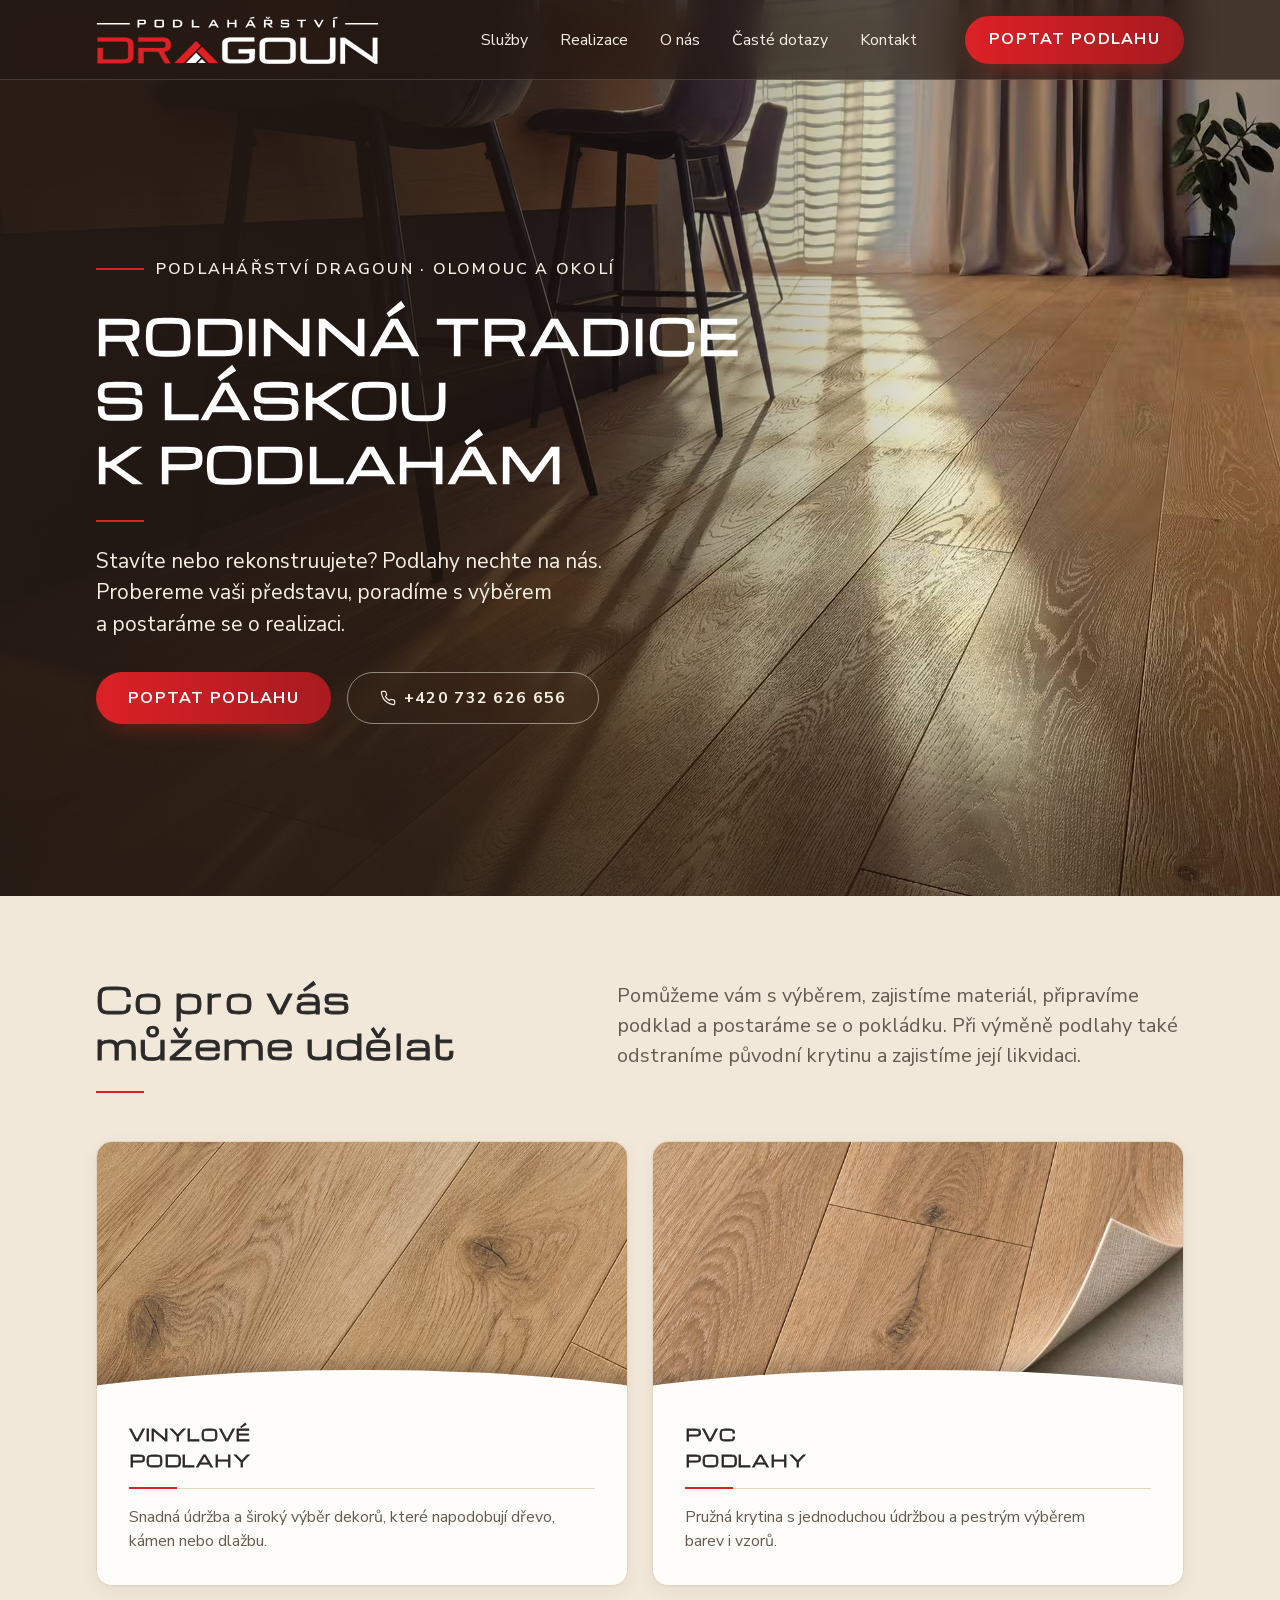
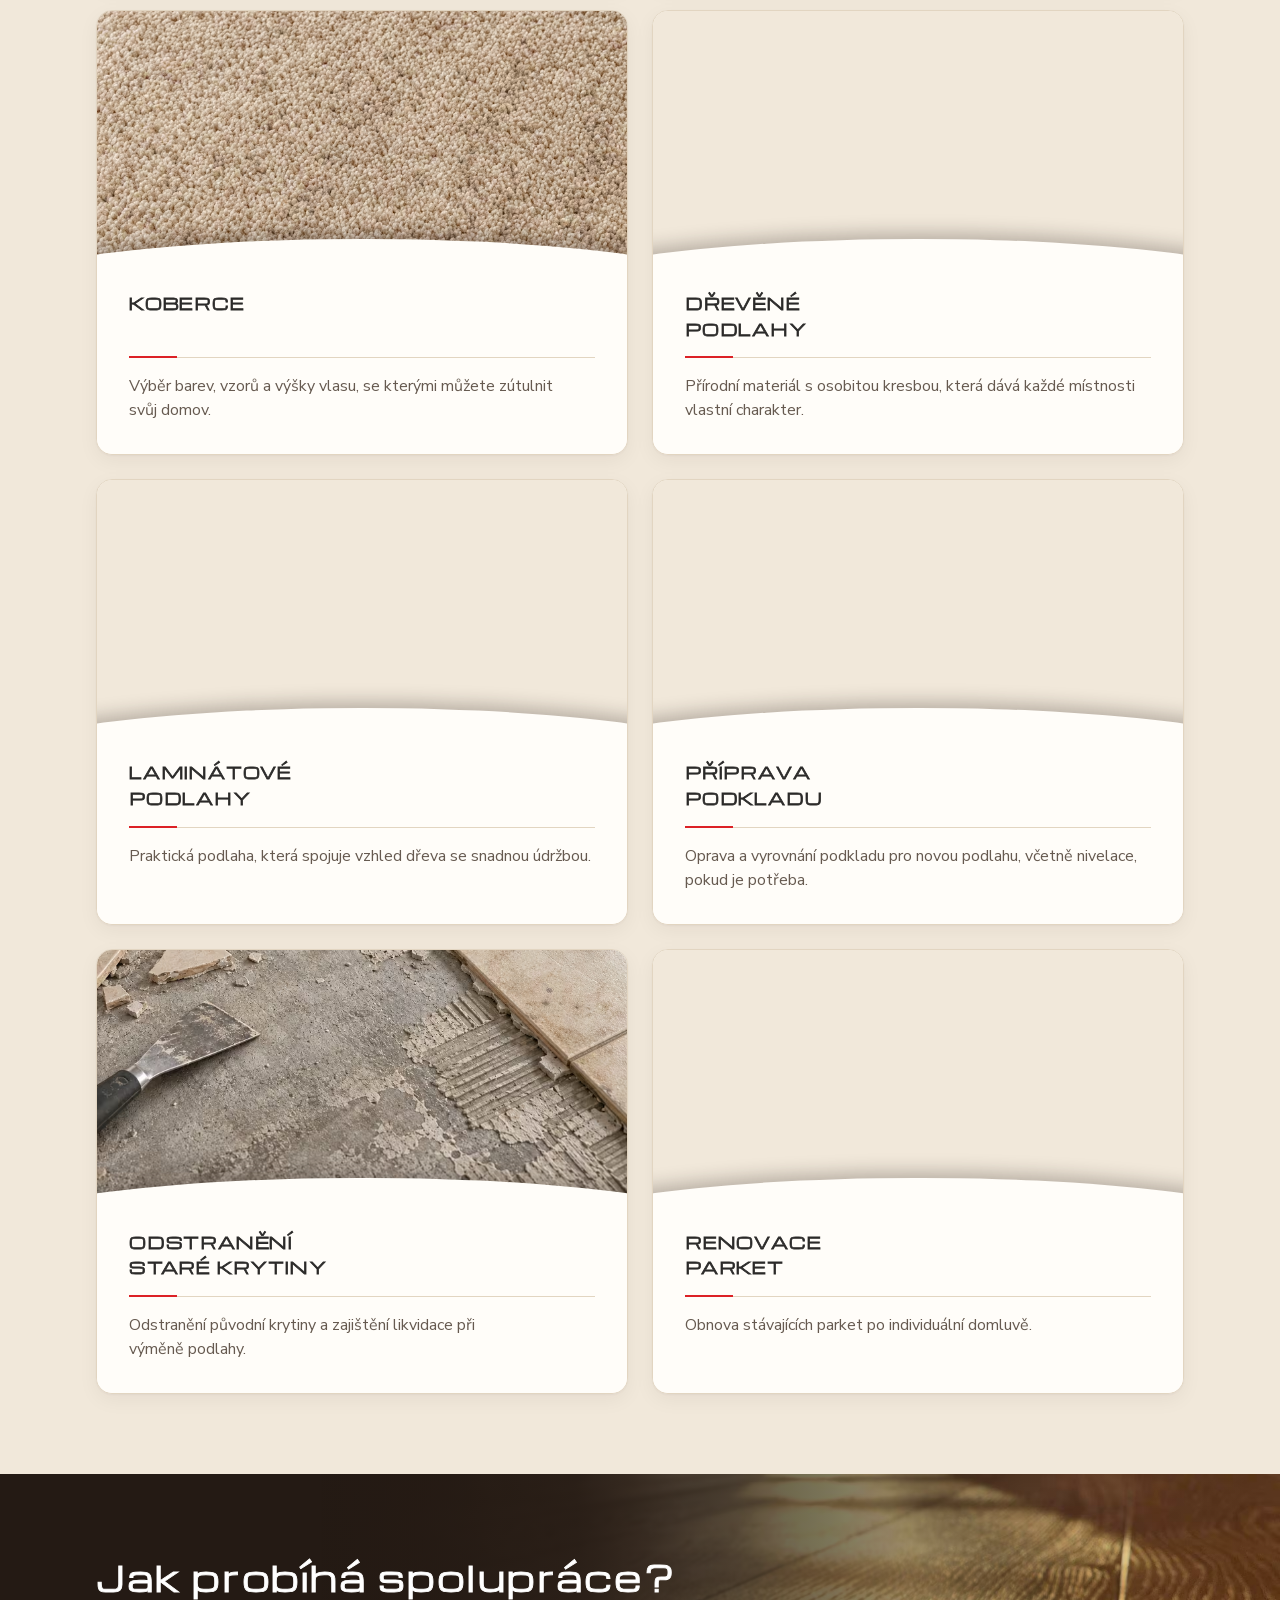
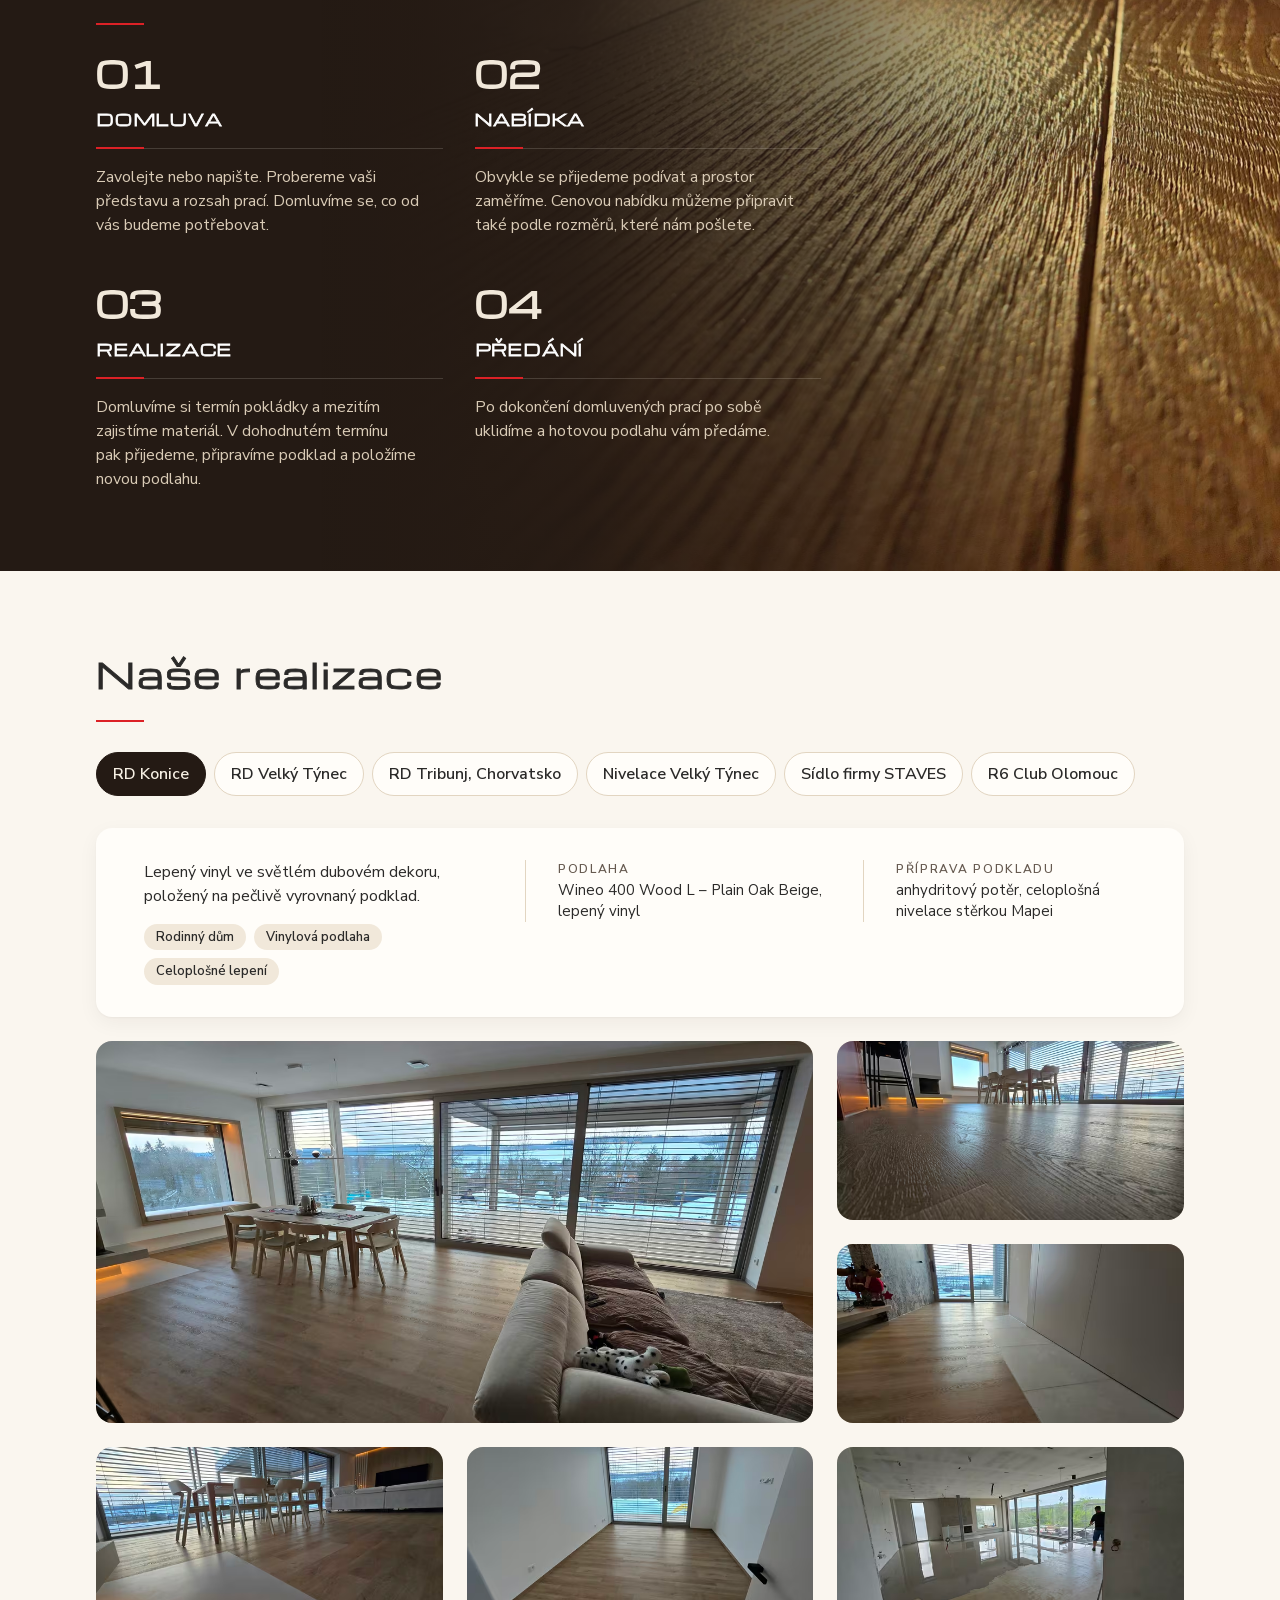
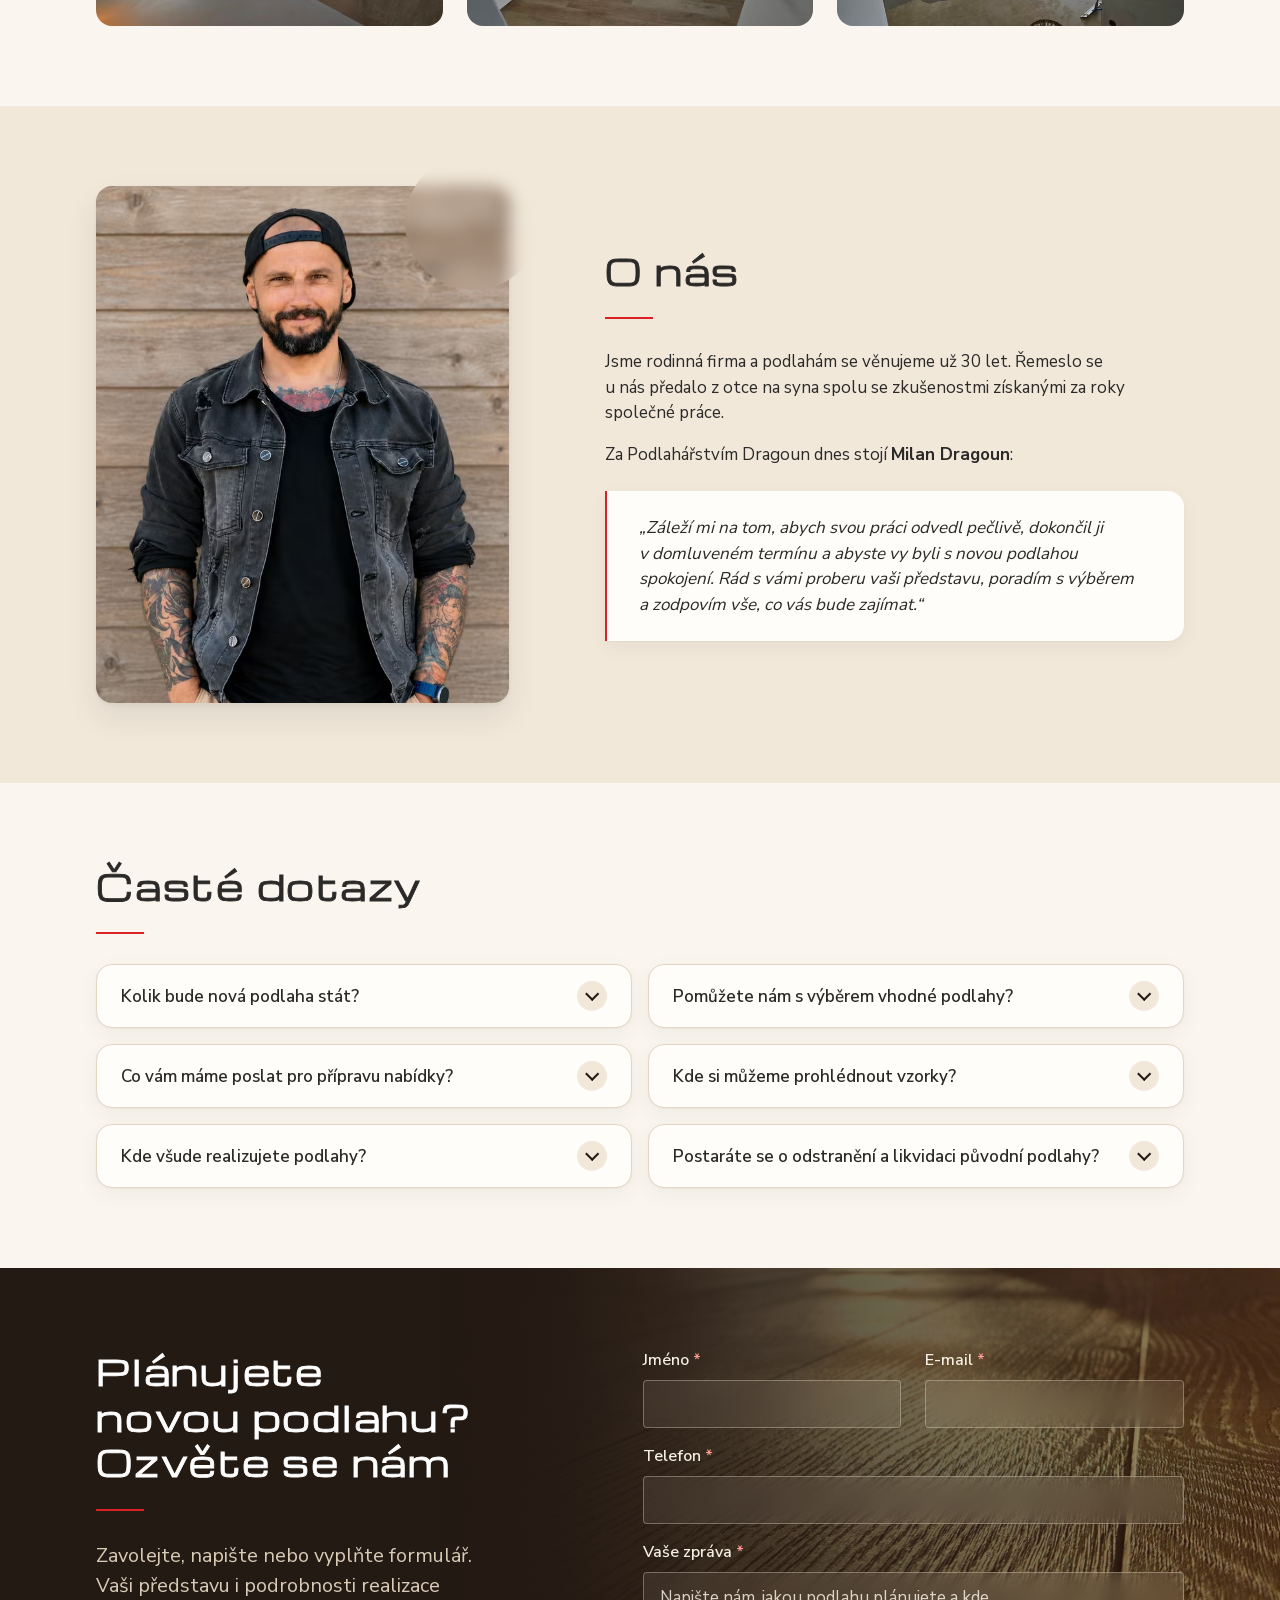
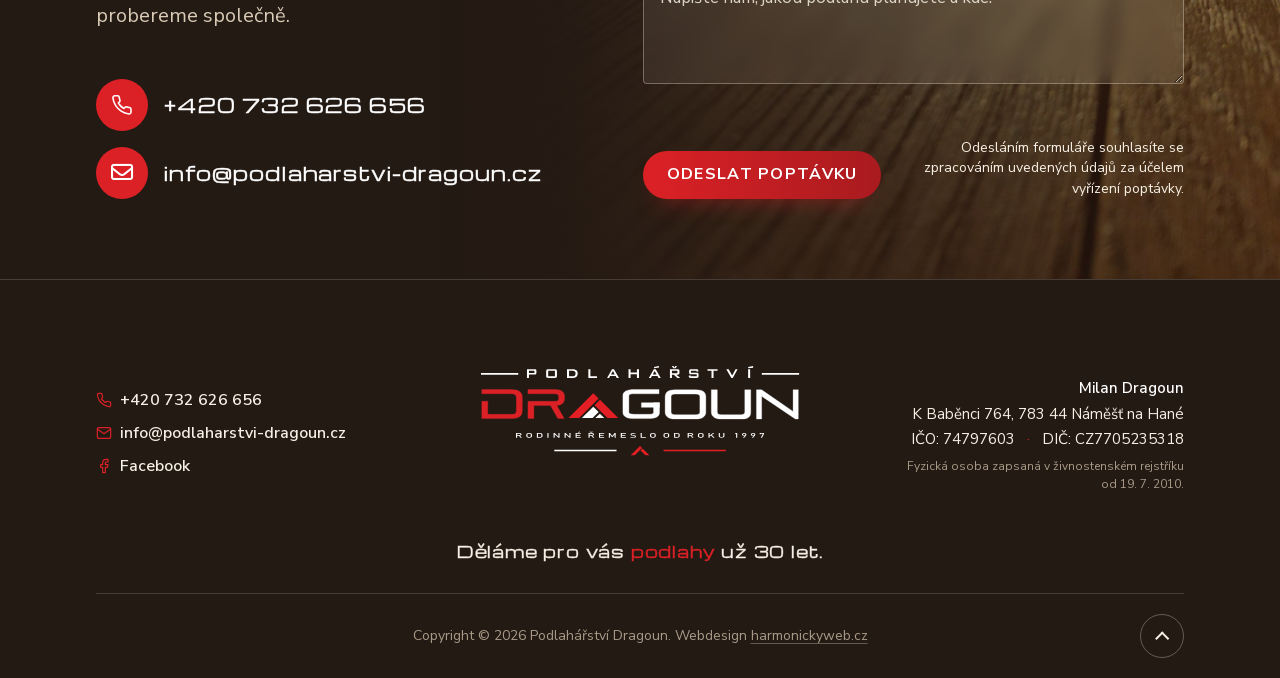
==== index.html @ 92e01d4a "Verze 0-9 Co-Authored-By: Claude Opus 5.5 <noreply@anthropic.com>" ====
<!DOCTYPE html>
<html lang="cs">

<head>
  <meta charset="utf-8">
  <meta name="viewport" content="width=device-width, initial-scale=1, viewport-fit=cover">

  <!-- Základní SEO -->
  <title>Podlahářství Dragoun – podlahy Olomouc a&nbsp;okolí</title>
  <meta name="description"
    content="Podlahářství Dragoun – rodinná firma, která se 30 let věnuje podlahám. Vinyl, laminát, dřevo, PVC i koberce včetně přípravy podkladu. Olomouc a okolí.">
  <link rel="canonical" href="https://podlaharstvi-dragoun.cz/">
  <meta name="robots" content="index, follow">
  <meta name="theme-color" content="#241a14">

  <!-- Open Graph (náhled pro Facebook a další sociální sítě) -->
  <meta property="og:type" content="website">
  <meta property="og:locale" content="cs_CZ">
  <meta property="og:site_name" content="Podlahářství Dragoun">
  <meta property="og:url" content="https://podlaharstvi-dragoun.cz/">
  <meta property="og:title" content="Podlahářství Dragoun – podlahy Olomouc a okolí">
  <meta property="og:description"
    content="Rodinná tradice s láskou k podlahám. Poradíme s výběrem, připravíme podklad a položíme novou podlahu v Olomouci a okolí.">
  <meta property="og:image" content="https://podlaharstvi-dragoun.cz/og-image.jpg">
  <meta property="og:image:width" content="1200">
  <meta property="og:image:height" content="630">
  <meta property="og:image:alt" content="Dokončená podlaha v rodinném domě – Podlahářství Dragoun">
  <meta name="twitter:card" content="summary_large_image">

  <!-- Favicon -->
  <link rel="icon" href="favicon.svg" type="image/svg+xml">
  <link rel="apple-touch-icon" href="apple-touch-icon.png">

  <!-- Výkon: přednačtení písem a hero fotografie (LCP) -->
  <link rel="preload" href="fonts/michroma-latin.woff2" as="font" type="font/woff2" crossorigin>
  <link rel="preload" href="fonts/nunito-sans-latin.woff2" as="font" type="font/woff2" crossorigin>
  <link rel="preload" as="image" type="image/avif"
    imagesrcset="Obrazky/web/RD%20Velky%20Tynec/20250205_083930-hero-828.avif 828w, Obrazky/web/RD%20Velky%20Tynec/20250205_083930-hero-1280.avif 1280w, Obrazky/web/RD%20Velky%20Tynec/20250205_083930-hero-1920.avif 1920w, Obrazky/web/RD%20Velky%20Tynec/20250205_083930-hero-2560.avif 2560w"
    imagesizes="100vw" fetchpriority="high">

  <link rel="stylesheet" href="style.css?v=0-9">
  <script src="script.js?v=0-9" defer></script>

  <!-- Strukturovaná data: LocalBusiness -->
  <script type="application/ld+json">
  {
    "@context": "https://schema.org",
    "@type": "LocalBusiness",
    "@id": "https://podlaharstvi-dragoun.cz/#firma",
    "name": "Podlahářství Dragoun",
    "description": "Rodinné podlahářství. Vinylové, PVC, laminátové a dřevěné podlahy, koberce, příprava podkladu, odstranění staré krytiny a renovace parket v Olomouci a okolí.",
    "url": "https://podlaharstvi-dragoun.cz/",
    "logo": "https://podlaharstvi-dragoun.cz/Obrazky/Logo/logo-dragoun.svg",
    "image": "https://podlaharstvi-dragoun.cz/og-image.jpg",
    "telephone": "+420732626656",
    "email": "info@podlaharstvi-dragoun.cz",
    "sameAs": ["https://www.facebook.com/podlaharstvi.dragoun"],
    "address": {
      "@type": "PostalAddress",
      "streetAddress": "K Baběnci 764",
      "postalCode": "783 44",
      "addressLocality": "Náměšť na Hané",
      "addressCountry": "CZ"
    },
    "areaServed": {
      "@type": "GeoCircle",
      "name": "Olomouc a okolí, zhruba do 100 km",
      "geoMidpoint": { "@type": "GeoCoordinates", "latitude": 49.5938, "longitude": 17.2509 },
      "geoRadius": "100000"
    },
    "founder": { "@type": "Person", "name": "Milan Dragoun" },
    "vatID": "CZ7705235318",
    "identifier": { "@type": "PropertyValue", "propertyID": "IČO", "value": "74797603" }
  }
  </script>
  <!-- Strukturovaná data: FAQ (přesně odpovídá viditelným otázkám a odpovědím) -->
  <script type="application/ld+json">
  {
    "@context": "https://schema.org",
    "@type": "FAQPage",
    "mainEntity": [
      {
        "@type": "Question",
        "name": "Kolik bude nová podlaha stát?",
        "acceptedAnswer": {
          "@type": "Answer",
          "text": "Cena závisí na vybraném materiálu, velikosti plochy a stavu podkladu. Každou zakázku proto naceníme individuálně podle toho, jaký rozsah prací bude potřeba."
        }
      },
      {
        "@type": "Question",
        "name": "Co vám máme poslat pro přípravu nabídky?",
        "acceptedAnswer": {
          "@type": "Answer",
          "text": "Napište nám svou představu o nové podlaze. S měřením si nemusíte dělat starosti, přijedeme prostor zaměřit a podíváme se i na stav podkladu. Pokud už rozměry máte, můžete nám je poslat a připravíme nabídku podle nich."
        }
      },
      {
        "@type": "Question",
        "name": "Kde všude realizujete podlahy?",
        "acceptedAnswer": {
          "@type": "Answer",
          "text": "Nejčastěji pracujeme v Olomouci a okolí, ale rádi za vámi dojedeme i dál, zhruba do 100 km od Olomouce. Určitě se nám ozvěte a domluvíme se."
        }
      },
      {
        "@type": "Question",
        "name": "Pomůžete nám s výběrem vhodné podlahy?",
        "acceptedAnswer": {
          "@type": "Answer",
          "text": "Ano, probereme s vámi, kam podlahu vybíráte, jaké máte požadavky a co se vám líbí. Poradíme vám s výběrem materiálu i konkrétního provedení."
        }
      },
      {
        "@type": "Question",
        "name": "Kde si můžeme prohlédnout vzorky?",
        "acceptedAnswer": {
          "@type": "Answer",
          "text": "Máme k dispozici menší vzorky. Pro lepší představu o tom, jak bude podlaha vypadat na větší ploše, vám doporučíme návštěvu vzorkovny některého z našich dodavatelů."
        }
      },
      {
        "@type": "Question",
        "name": "Postaráte se o odstranění a likvidaci původní podlahy?",
        "acceptedAnswer": {
          "@type": "Answer",
          "text": "Ano, při výměně podlahy odstraníme původní krytinu, zajistíme její likvidaci a připravíme podklad pro novou podlahu."
        }
      }
    ]
  }
  </script>
</head>

<body>
  <a class="skip-link" href="#obsah">Přeskočit na obsah</a>

  <!-- ===== Navigace ===== -->
  <header class="navbar" id="navbar">
    <div class="container navbar__inner">
      <a class="navbar__logo" href="#uvod" aria-label="Podlahářství Dragoun – na začátek stránky">
        <img src="Obrazky/Logo/logo-dragoun-bile.svg" alt="Podlahářství Dragoun" width="542" height="92">
      </a>

      <button class="navbar__toggle" type="button" aria-expanded="false" aria-controls="hlavni-menu"
        aria-label="Otevřít menu">
        <span class="navbar__toggle-bars" aria-hidden="true"></span>
      </button>

      <nav class="navbar__menu" id="hlavni-menu" aria-label="Hlavní navigace">
        <ul class="navbar__list">
          <li><a class="navbar__link" href="#sluzby">Služby</a></li>
          <li><a class="navbar__link" href="#realizace">Realizace</a></li>
          <li><a class="navbar__link" href="#o-nas">O&nbsp;nás</a></li>
          <li><a class="navbar__link" href="#caste-dotazy">Časté dotazy</a></li>
          <li><a class="navbar__link" href="#kontakt">Kontakt</a></li>
        </ul>
        <a class="btn navbar__cta" href="#kontakt">Poptat podlahu</a>
      </nav>
    </div>
  </header>

  <main id="obsah">

    <!-- ===== Hero ===== -->
    <section class="hero" id="uvod" aria-labelledby="hero-nadpis">
      <div class="container hero__content">
        <div class="hero__text">
          <h1 class="eyebrow" id="hero-nadpis"><span>Podlahářství Dragoun<span class="eyebrow__sep"> · </span><span class="eyebrow__place">Olomouc a&nbsp;okolí</span></span></h1>
          <p class="hero__title">Rodinná tradice s&nbsp;láskou k&nbsp;podlahám</p>
          <p class="lead hero__lead">Stavíte nebo rekonstruujete? Podlahy nechte na nás. Probereme vaši představu,
            poradíme s&nbsp;výběrem a&nbsp;postaráme se o&nbsp;realizaci.</p>
          <div class="hero__actions">
            <a class="btn btn--lg" href="#kontakt">Poptat podlahu</a>
            <a class="btn btn--lg btn--ghost" href="tel:+420732626656"><span class="icon" aria-hidden="true"><svg
                  viewBox="0 0 24 24" fill="none" stroke="currentColor" stroke-width="1.75" stroke-linecap="round"
                  stroke-linejoin="round" focusable="false">
                  <path
                    d="M22 16.92v3a2 2 0 0 1-2.18 2 19.79 19.79 0 0 1-8.63-3.07 19.5 19.5 0 0 1-6-6 19.79 19.79 0 0 1-3.07-8.67A2 2 0 0 1 4.11 2h3a2 2 0 0 1 2 1.72 12.84 12.84 0 0 0 .7 2.81 2 2 0 0 1-.45 2.11L8.09 9.91a16 16 0 0 0 6 6l1.27-1.27a2 2 0 0 1 2.11-.45 12.84 12.84 0 0 0 2.81.7A2 2 0 0 1 22 16.92z" />
                </svg></span><span class="visually-hidden">Zavolat: </span>+420&nbsp;732&nbsp;626&nbsp;656</a>
          </div>
        </div>
      </div>
      <!-- Hero fotografie bez lazy loadingu (je vidět hned po načtení) -->
      <div class="hero__media">
        <picture>
          <source type="image/avif"
            srcset="Obrazky/web/RD%20Velky%20Tynec/20250205_083930-hero-828.avif 828w, Obrazky/web/RD%20Velky%20Tynec/20250205_083930-hero-1280.avif 1280w, Obrazky/web/RD%20Velky%20Tynec/20250205_083930-hero-1920.avif 1920w, Obrazky/web/RD%20Velky%20Tynec/20250205_083930-hero-2560.avif 2560w"
            sizes="100vw">
          <img src="Obrazky/web/RD%20Velky%20Tynec/20250205_083930-hero-1920.jpg"
            srcset="Obrazky/web/RD%20Velky%20Tynec/20250205_083930-hero-828.jpg 828w, Obrazky/web/RD%20Velky%20Tynec/20250205_083930-hero-1280.jpg 1280w, Obrazky/web/RD%20Velky%20Tynec/20250205_083930-hero-1920.jpg 1920w, Obrazky/web/RD%20Velky%20Tynec/20250205_083930-hero-2560.jpg 2560w"
            sizes="100vw" width="1920" height="1714" fetchpriority="high"
            alt="Dřevěná podlaha se slunečními pruhy u kuchyňského baru s barovými židlemi">
        </picture>
      </div>
    </section>

    <!-- ===== Služby ===== -->
    <section class="section section--sand" id="sluzby" aria-labelledby="sluzby-nadpis">
      <div class="container">
        <header class="section__header section__header--split reveal">
          <h2 id="sluzby-nadpis">Co pro vás můžeme udělat</h2>
          <p class="section__intro">Pomůžeme vám s&nbsp;výběrem, zajistíme materiál, připravíme podklad a&nbsp;postaráme
            se o&nbsp;pokládku. Při výměně podlahy také odstraníme původní krytinu a&nbsp;zajistíme její likvidaci.</p>
        </header>

        <!-- Ikony: zástupné Font Awesome, vlastní ikony vložte místo <i> uvnitř .icon -->
        <ul class="grid grid--4" role="list">
          <li class="reveal reveal--d0">
            <article class="card">
              <div class="card__media card__media--vinyl">
                <picture>
                  <source type="image/avif"
                    srcset="Obrazky/web/ilustrace/vinyl-480.avif 480w, Obrazky/web/ilustrace/vinyl-800.avif 800w"
                    sizes="(min-width: 85em) 22vw, (min-width: 40em) 42vw, 85vw">
                  <img src="Obrazky/web/ilustrace/vinyl-480.jpg"
                    srcset="Obrazky/web/ilustrace/vinyl-480.jpg 480w, Obrazky/web/ilustrace/vinyl-800.jpg 800w"
                    sizes="(min-width: 85em) 22vw, (min-width: 40em) 42vw, 85vw" width="480" height="480" loading="lazy"
                    decoding="async" alt="">
                </picture>
              </div>
              <div class="card__body">
                <h3 class="card__title">Vinylové <br>podlahy</h3>
                <p class="card__text">Snadná údržba a&nbsp;široký výběr dekorů, které napodobují dřevo, kámen nebo
                  dlažbu.</p>
              </div>
            </article>
          </li>
          <li class="reveal reveal--d1">
            <article class="card">
              <div class="card__media card__media--pvc-podlaha">
                <picture>
                  <source type="image/avif"
                    srcset="Obrazky/web/ilustrace/pvc-podlaha-480.avif 480w, Obrazky/web/ilustrace/pvc-podlaha-800.avif 800w"
                    sizes="(min-width: 85em) 22vw, (min-width: 40em) 42vw, 85vw">
                  <img src="Obrazky/web/ilustrace/pvc-podlaha-480.jpg"
                    srcset="Obrazky/web/ilustrace/pvc-podlaha-480.jpg 480w, Obrazky/web/ilustrace/pvc-podlaha-800.jpg 800w"
                    sizes="(min-width: 85em) 22vw, (min-width: 40em) 42vw, 85vw" width="480" height="480" loading="lazy"
                    decoding="async" alt="">
                </picture>
              </div>
              <div class="card__body">
                <h3 class="card__title">PVC <br>podlahy</h3>
                <p class="card__text">Pružná krytina s&nbsp;jednoduchou údržbou a&nbsp;pestrým výběrem barev
                  i&nbsp;vzorů.</p>
              </div>
            </article>
          </li>
          <li class="reveal reveal--d2">
            <article class="card">
              <div class="card__media card__media--koberec">
                <picture>
                  <source type="image/avif"
                    srcset="Obrazky/web/ilustrace/koberec-480.avif 480w, Obrazky/web/ilustrace/koberec-800.avif 800w"
                    sizes="(min-width: 85em) 22vw, (min-width: 40em) 42vw, 85vw">
                  <img src="Obrazky/web/ilustrace/koberec-480.jpg"
                    srcset="Obrazky/web/ilustrace/koberec-480.jpg 480w, Obrazky/web/ilustrace/koberec-800.jpg 800w"
                    sizes="(min-width: 85em) 22vw, (min-width: 40em) 42vw, 85vw" width="480" height="480" loading="lazy"
                    decoding="async" alt="">
                </picture>
              </div>
              <div class="card__body">
                <h3 class="card__title">Koberce</h3>
                <p class="card__text">Výběr barev, vzorů a&nbsp;výšky vlasu, se kterými můžete zútulnit svůj domov.</p>
              </div>
            </article>
          </li>
          <li class="reveal reveal--d3">
            <article class="card">
              <div class="card__media card__media--drevo-velky-tynec">
                <picture>
                  <source type="image/avif"
                    srcset="Obrazky/web/ilustrace/drevo-velky-tynec-480.avif 480w, Obrazky/web/ilustrace/drevo-velky-tynec-800.avif 800w"
                    sizes="(min-width: 85em) 22vw, (min-width: 40em) 42vw, 85vw">
                  <img src="Obrazky/web/ilustrace/drevo-velky-tynec-480.jpg"
                    srcset="Obrazky/web/ilustrace/drevo-velky-tynec-480.jpg 480w, Obrazky/web/ilustrace/drevo-velky-tynec-800.jpg 800w"
                    sizes="(min-width: 85em) 22vw, (min-width: 40em) 42vw, 85vw" width="480" height="480" loading="lazy"
                    decoding="async" alt="">
                </picture>
              </div>
              <div class="card__body">
                <h3 class="card__title">Dřevěné <br>podlahy</h3>
                <p class="card__text">Přírodní materiál s&nbsp;osobitou kresbou, která dává každé místnosti vlastní
                  charakter.</p>
              </div>
            </article>
          </li>
          <li class="reveal reveal--d0">
            <article class="card">
              <div class="card__media card__media--laminat">
                <picture>
                  <source type="image/avif"
                    srcset="Obrazky/web/ilustrace/laminat-480.avif 480w, Obrazky/web/ilustrace/laminat-800.avif 800w"
                    sizes="(min-width: 85em) 22vw, (min-width: 40em) 42vw, 85vw">
                  <img src="Obrazky/web/ilustrace/laminat-480.jpg"
                    srcset="Obrazky/web/ilustrace/laminat-480.jpg 480w, Obrazky/web/ilustrace/laminat-800.jpg 800w"
                    sizes="(min-width: 85em) 22vw, (min-width: 40em) 42vw, 85vw" width="480" height="480" loading="lazy"
                    decoding="async" alt="">
                </picture>
              </div>
              <div class="card__body">
                <h3 class="card__title">Laminátové <br>podlahy</h3>
                <p class="card__text">Praktická podlaha, která spojuje vzhled dřeva se snadnou údržbou.</p>
              </div>
            </article>
          </li>
          <li class="reveal reveal--d1">
            <article class="card">
              <div class="card__media card__media--priprava-podkladu">
                <picture>
                  <source type="image/avif"
                    srcset="Obrazky/web/ilustrace/priprava-podkladu-480.avif 480w, Obrazky/web/ilustrace/priprava-podkladu-800.avif 800w"
                    sizes="(min-width: 85em) 22vw, (min-width: 40em) 42vw, 85vw">
                  <img src="Obrazky/web/ilustrace/priprava-podkladu-480.jpg"
                    srcset="Obrazky/web/ilustrace/priprava-podkladu-480.jpg 480w, Obrazky/web/ilustrace/priprava-podkladu-800.jpg 800w"
                    sizes="(min-width: 85em) 22vw, (min-width: 40em) 42vw, 85vw" width="480" height="480" loading="lazy"
                    decoding="async" alt="">
                </picture>
              </div>
              <div class="card__body">
                <h3 class="card__title">Příprava <br>podkladu</h3>
                <p class="card__text">Oprava a&nbsp;vyrovnání podkladu pro novou podlahu, včetně nivelace, pokud je
                  potřeba.</p>
              </div>
            </article>
          </li>
          <li class="reveal reveal--d2">
            <article class="card">
              <div class="card__media card__media--odstraneni-krytiny">
                <picture>
                  <source type="image/avif"
                    srcset="Obrazky/web/ilustrace/odstraneni-krytiny-480.avif 480w, Obrazky/web/ilustrace/odstraneni-krytiny-800.avif 800w"
                    sizes="(min-width: 85em) 22vw, (min-width: 40em) 42vw, 85vw">
                  <img src="Obrazky/web/ilustrace/odstraneni-krytiny-480.jpg"
                    srcset="Obrazky/web/ilustrace/odstraneni-krytiny-480.jpg 480w, Obrazky/web/ilustrace/odstraneni-krytiny-800.jpg 800w"
                    sizes="(min-width: 85em) 22vw, (min-width: 40em) 42vw, 85vw" width="480" height="480" loading="lazy"
                    decoding="async" alt="">
                </picture>
              </div>
              <div class="card__body">
                <h3 class="card__title">Odstranění <br>staré krytiny</h3>
                <p class="card__text">Odstranění původní krytiny a&nbsp;zajištění likvidace při výměně podlahy.</p>
              </div>
            </article>
          </li>
          <li class="reveal reveal--d3">
            <article class="card">
              <div class="card__media card__media--parkety">
                <picture>
                  <source type="image/avif"
                    srcset="Obrazky/web/ilustrace/parkety-480.avif 480w, Obrazky/web/ilustrace/parkety-800.avif 800w"
                    sizes="(min-width: 85em) 22vw, (min-width: 40em) 42vw, 85vw">
                  <img src="Obrazky/web/ilustrace/parkety-480.jpg"
                    srcset="Obrazky/web/ilustrace/parkety-480.jpg 480w, Obrazky/web/ilustrace/parkety-800.jpg 800w"
                    sizes="(min-width: 85em) 22vw, (min-width: 40em) 42vw, 85vw" width="480" height="480" loading="lazy"
                    decoding="async" alt="">
                </picture>
              </div>
              <div class="card__body">
                <h3 class="card__title">Renovace <br>parket</h3>
                <p class="card__text">Obnova stávajících parket po individuální domluvě.</p>
              </div>
            </article>
          </li>
        </ul>
      </div>
    </section>

    <!-- ===== Spolupráce (není v hlavním menu) ===== -->
    <!-- Tmavé pozadí se zprava odkrývá a prosvítá dekor podlahy (Velký Týnec, 20250205_083347) -->
    <section class="section section--dark section--reveal-floor" id="spoluprace" aria-labelledby="spoluprace-nadpis">
      <div class="container">
        <div class="section__narrow">
          <header class="section__header reveal">
            <h2 id="spoluprace-nadpis">Jak probíhá spolupráce?</h2>
          </header>
          <ol class="grid grid--2 steps" role="list">
            <li class="step reveal reveal--d0">
              <span class="step__number" aria-hidden="true">01</span>
              <h3 class="step__title">Domluva</h3>
              <p class="step__text">Zavolejte nebo napište. Probereme vaši představu a&nbsp;rozsah prací. Domluvíme se,
                co od vás budeme potřebovat.</p>
            </li>
            <li class="step reveal reveal--d1">
              <span class="step__number" aria-hidden="true">02</span>
              <h3 class="step__title">Nabídka</h3>
              <p class="step__text">Obvykle se přijedeme podívat a&nbsp;prostor zaměříme. Cenovou nabídku můžeme
                připravit také podle rozměrů, které nám pošlete.</p>
            </li>
            <li class="step reveal reveal--d0">
              <span class="step__number" aria-hidden="true">03</span>
              <h3 class="step__title">Realizace</h3>
              <p class="step__text">Domluvíme si termín pokládky a&nbsp;mezitím zajistíme materiál. V&nbsp;dohodnutém
                termínu pak přijedeme, připravíme podklad a&nbsp;položíme novou podlahu.</p>
            </li>
            <li class="step reveal reveal--d1">
              <span class="step__number" aria-hidden="true">04</span>
              <h3 class="step__title">Předání</h3>
              <p class="step__text">Po dokončení domluvených prací po sobě uklidíme a&nbsp;hotovou podlahu vám předáme.
              </p>
            </li>
          </ol>
        </div>
      </div>
    </section>

    <!-- ===== Realizace ===== -->
    <section class="section" id="realizace" aria-labelledby="realizace-nadpis">
      <div class="container">
        <header class="section__header reveal">
          <h2 id="realizace-nadpis">Naše realizace</h2>
        </header>

        <!-- Galerie seskupená podle realizací: informační lišta a 6 fotek u každé zakázky -->
        <div class="gallery-tabs" data-tabs>
          <div class="tabs" role="tablist" aria-label="Realizace">
            <button class="tabs__tab" type="button" role="tab" id="tab-konice" aria-controls="panel-konice"
              aria-selected="true">RD Konice</button>
            <button class="tabs__tab" type="button" role="tab" id="tab-velky-tynec" aria-controls="panel-velky-tynec"
              aria-selected="false" tabindex="-1">RD Velký Týnec</button>
            <button class="tabs__tab" type="button" role="tab" id="tab-tribunj" aria-controls="panel-tribunj"
              aria-selected="false" tabindex="-1">RD Tribunj, Chorvatsko</button>
            <button class="tabs__tab" type="button" role="tab" id="tab-nivelace-velky-tynec"
              aria-controls="panel-nivelace-velky-tynec" aria-selected="false" tabindex="-1">Nivelace Velký
              Týnec</button>
            <button class="tabs__tab" type="button" role="tab" id="tab-staves" aria-controls="panel-staves"
              aria-selected="false" tabindex="-1">Sídlo firmy STAVES</button>
            <button class="tabs__tab" type="button" role="tab" id="tab-r6-club" aria-controls="panel-r6-club"
              aria-selected="false" tabindex="-1">R6 Club Olomouc</button>
          </div>
          <div class="gallery__panel" role="tabpanel" id="panel-konice" aria-labelledby="tab-konice" tabindex="0">
            <h3 class="gallery__panel-title">Rodinný dům Konice</h3>
            <div class="project-info">
              <div class="project-info__intro">
                <p class="project-info__lead">Lepený vinyl ve světlém dubovém dekoru, položený na pečlivě vyrovnaný
                  podklad.</p>
                <ul class="project-info__tags" role="list">
                  <li class="project-info__tag">Rodinný dům</li>
                  <li class="project-info__tag">Vinylová podlaha</li>
                  <li class="project-info__tag">Celoplošné lepení</li>
                </ul>
              </div>
              <dl class="project-info__list">
                <div class="project-info__row">
                  <dt>Podlaha</dt>
                  <dd>Wineo 400 Wood&nbsp;L – Plain Oak Beige, lepený vinyl</dd>
                </div>
                <div class="project-info__row">
                  <dt>Příprava podkladu</dt>
                  <dd>anhydritový potěr, celoplošná nivelace stěrkou Mapei</dd>
                </div>
              </dl>
            </div>
            <ul class="gallery" role="list">
              <li class="gallery__cell gallery__cell--featured">
                <a class="gallery__item" href="Obrazky/web/RD%20Konice/20251127_151617-1920.jpg"
                  data-avif="Obrazky/web/RD%20Konice/20251127_151617-1920.avif" data-caption="Rodinný dům Konice">
                  <picture>
                    <source type="image/avif"
                      srcset="Obrazky/web/RD%20Konice/20251127_151617-640.avif 640w, Obrazky/web/RD%20Konice/20251127_151617-1280.avif 1280w"
                      sizes="(min-width: 64em) 56vw, (min-width: 40em) 28vw, 85vw">
                    <img src="Obrazky/web/RD%20Konice/20251127_151617-640.jpg"
                      srcset="Obrazky/web/RD%20Konice/20251127_151617-640.jpg 640w, Obrazky/web/RD%20Konice/20251127_151617-1280.jpg 1280w"
                      sizes="(min-width: 64em) 56vw, (min-width: 40em) 28vw, 85vw" width="640" height="360"
                      loading="lazy" decoding="async" alt="Obývací pokoj s jídelnou">
                  </picture>
                  <span class="gallery__zoom" aria-hidden="true"><span class="icon"><i
                        class="fa-regular fa-images"></i></span></span>
                </a>
              </li>
              <li class="gallery__cell">
                <a class="gallery__item" href="Obrazky/web/RD%20Konice/20251127_151558-1920.jpg"
                  data-avif="Obrazky/web/RD%20Konice/20251127_151558-1920.avif" data-caption="Rodinný dům Konice">
                  <picture>
                    <source type="image/avif"
                      srcset="Obrazky/web/RD%20Konice/20251127_151558-640.avif 640w, Obrazky/web/RD%20Konice/20251127_151558-1280.avif 1280w"
                      sizes="(min-width: 40em) 28vw, 85vw">
                    <img src="Obrazky/web/RD%20Konice/20251127_151558-640.jpg"
                      srcset="Obrazky/web/RD%20Konice/20251127_151558-640.jpg 640w, Obrazky/web/RD%20Konice/20251127_151558-1280.jpg 1280w"
                      sizes="(min-width: 40em) 28vw, 85vw" width="640" height="360"
                      loading="lazy" decoding="async" alt="Detail podlahy v obývacím pokoji">
                  </picture>
                  <span class="gallery__zoom" aria-hidden="true"><span class="icon"><i
                        class="fa-regular fa-images"></i></span></span>
                </a>
              </li>
              <li class="gallery__cell">
                <a class="gallery__item" href="Obrazky/web/RD%20Konice/20251127_151329-1920.jpg"
                  data-avif="Obrazky/web/RD%20Konice/20251127_151329-1920.avif" data-caption="Rodinný dům Konice">
                  <picture>
                    <source type="image/avif"
                      srcset="Obrazky/web/RD%20Konice/20251127_151329-640.avif 640w, Obrazky/web/RD%20Konice/20251127_151329-1280.avif 1280w"
                      sizes="(min-width: 40em) 28vw, 85vw">
                    <img src="Obrazky/web/RD%20Konice/20251127_151329-640.jpg"
                      srcset="Obrazky/web/RD%20Konice/20251127_151329-640.jpg 640w, Obrazky/web/RD%20Konice/20251127_151329-1280.jpg 1280w"
                      sizes="(min-width: 40em) 28vw, 85vw" width="640" height="360"
                      loading="lazy" decoding="async" alt="Napojení podlahy na dlažbu">
                  </picture>
                  <span class="gallery__zoom" aria-hidden="true"><span class="icon"><i
                        class="fa-regular fa-images"></i></span></span>
                </a>
              </li>
              <li class="gallery__cell">
                <a class="gallery__item" href="Obrazky/web/RD%20Konice/20251127_151220-1920.jpg"
                  data-avif="Obrazky/web/RD%20Konice/20251127_151220-1920.avif" data-caption="Rodinný dům Konice">
                  <picture>
                    <source type="image/avif"
                      srcset="Obrazky/web/RD%20Konice/20251127_151220-640.avif 640w, Obrazky/web/RD%20Konice/20251127_151220-1280.avif 1280w"
                      sizes="(min-width: 40em) 28vw, 85vw">
                    <img src="Obrazky/web/RD%20Konice/20251127_151220-640.jpg"
                      srcset="Obrazky/web/RD%20Konice/20251127_151220-640.jpg 640w, Obrazky/web/RD%20Konice/20251127_151220-1280.jpg 1280w"
                      sizes="(min-width: 40em) 28vw, 85vw" width="640" height="360"
                      loading="lazy" decoding="async" alt="Pohled do jídelny">
                  </picture>
                  <span class="gallery__zoom" aria-hidden="true"><span class="icon"><i
                        class="fa-regular fa-images"></i></span></span>
                </a>
              </li>
              <li class="gallery__cell">
                <a class="gallery__item" href="Obrazky/web/RD%20Konice/20251127_151417-1920.jpg"
                  data-avif="Obrazky/web/RD%20Konice/20251127_151417-1920.avif" data-caption="Rodinný dům Konice">
                  <picture>
                    <source type="image/avif"
                      srcset="Obrazky/web/RD%20Konice/20251127_151417-640.avif 640w, Obrazky/web/RD%20Konice/20251127_151417-1280.avif 1280w"
                      sizes="(min-width: 40em) 28vw, 85vw">
                    <img src="Obrazky/web/RD%20Konice/20251127_151417-640.jpg"
                      srcset="Obrazky/web/RD%20Konice/20251127_151417-640.jpg 640w, Obrazky/web/RD%20Konice/20251127_151417-1280.jpg 1280w"
                      sizes="(min-width: 40em) 28vw, 85vw" width="640" height="360"
                      loading="lazy" decoding="async" alt="Pokoj s výhledem">
                  </picture>
                  <span class="gallery__zoom" aria-hidden="true"><span class="icon"><i
                        class="fa-regular fa-images"></i></span></span>
                </a>
              </li>
              <li class="gallery__cell">
                <a class="gallery__item" href="Obrazky/web/RD%20Konice/20250703_110402-1920.jpg"
                  data-avif="Obrazky/web/RD%20Konice/20250703_110402-1920.avif" data-caption="Rodinný dům Konice">
                  <picture>
                    <source type="image/avif"
                      srcset="Obrazky/web/RD%20Konice/20250703_110402-640.avif 640w, Obrazky/web/RD%20Konice/20250703_110402-1280.avif 1280w"
                      sizes="(min-width: 40em) 28vw, 85vw">
                    <img src="Obrazky/web/RD%20Konice/20250703_110402-640.jpg"
                      srcset="Obrazky/web/RD%20Konice/20250703_110402-640.jpg 640w, Obrazky/web/RD%20Konice/20250703_110402-1280.jpg 1280w"
                      sizes="(min-width: 40em) 28vw, 85vw" width="640" height="360"
                      loading="lazy" decoding="async" alt="Nivelace podkladu před pokládkou">
                  </picture>
                  <span class="gallery__zoom" aria-hidden="true"><span class="icon"><i
                        class="fa-regular fa-images"></i></span></span>
                </a>
              </li>
            </ul>
          </div>
          <div class="gallery__panel" role="tabpanel" id="panel-velky-tynec" aria-labelledby="tab-velky-tynec"
            tabindex="0">
            <h3 class="gallery__panel-title">Rodinný dům Velký Týnec</h3>
            <div class="project-info">
              <div class="project-info__intro">
                <p class="project-info__lead">Přírodní třívrstvé dřevo s&nbsp;pevným došlapem díky celoplošnému lepení.
                </p>
                <ul class="project-info__tags" role="list">
                  <li class="project-info__tag">Rodinný dům</li>
                  <li class="project-info__tag">Dřevěná podlaha</li>
                  <li class="project-info__tag">Celoplošné lepení</li>
                </ul>
              </div>
              <dl class="project-info__list">
                <div class="project-info__row">
                  <dt>Podlaha</dt>
                  <dd>ESCO, třívrstvá dřevěná podlaha</dd>
                </div>
                <div class="project-info__row">
                  <dt>Příprava podkladu</dt>
                  <dd>anhydritový potěr, důkladná příprava před pokládkou</dd>
                </div>
              </dl>
            </div>
            <ul class="gallery" role="list">
              <li class="gallery__cell gallery__cell--featured">
                <a class="gallery__item" href="Obrazky/web/RD%20Velky%20Tynec/20250205_084141-1920.jpg"
                  data-avif="Obrazky/web/RD%20Velky%20Tynec/20250205_084141-1920.avif"
                  data-caption="Rodinný dům Velký Týnec">
                  <picture>
                    <source type="image/avif"
                      srcset="Obrazky/web/RD%20Velky%20Tynec/20250205_084141-640.avif 640w, Obrazky/web/RD%20Velky%20Tynec/20250205_084141-1280.avif 1280w"
                      sizes="(min-width: 64em) 56vw, (min-width: 40em) 28vw, 85vw">
                    <img src="Obrazky/web/RD%20Velky%20Tynec/20250205_084141-640.jpg"
                      srcset="Obrazky/web/RD%20Velky%20Tynec/20250205_084141-640.jpg 640w, Obrazky/web/RD%20Velky%20Tynec/20250205_084141-1280.jpg 1280w"
                      sizes="(min-width: 64em) 56vw, (min-width: 40em) 28vw, 85vw" width="640" height="480"
                      loading="lazy" decoding="async" alt="Jídelna">
                  </picture>
                  <span class="gallery__zoom" aria-hidden="true"><span class="icon"><i
                        class="fa-regular fa-images"></i></span></span>
                </a>
              </li>
              <li class="gallery__cell">
                <a class="gallery__item" href="Obrazky/web/RD%20Velky%20Tynec/20250205_091154-1920.jpg"
                  data-avif="Obrazky/web/RD%20Velky%20Tynec/20250205_091154-1920.avif"
                  data-caption="Rodinný dům Velký Týnec">
                  <picture>
                    <source type="image/avif"
                      srcset="Obrazky/web/RD%20Velky%20Tynec/20250205_091154-640.avif 640w, Obrazky/web/RD%20Velky%20Tynec/20250205_091154-1280.avif 1280w"
                      sizes="(min-width: 40em) 28vw, 85vw">
                    <img src="Obrazky/web/RD%20Velky%20Tynec/20250205_091154-640.jpg"
                      srcset="Obrazky/web/RD%20Velky%20Tynec/20250205_091154-640.jpg 640w, Obrazky/web/RD%20Velky%20Tynec/20250205_091154-1280.jpg 1280w"
                      sizes="(min-width: 40em) 28vw, 85vw" width="640" height="480"
                      loading="lazy" decoding="async" alt="Kuchyně">
                  </picture>
                  <span class="gallery__zoom" aria-hidden="true"><span class="icon"><i
                        class="fa-regular fa-images"></i></span></span>
                </a>
              </li>
              <li class="gallery__cell">
                <a class="gallery__item" href="Obrazky/web/RD%20Velky%20Tynec/20250205_084216-1920.jpg"
                  data-avif="Obrazky/web/RD%20Velky%20Tynec/20250205_084216-1920.avif"
                  data-caption="Rodinný dům Velký Týnec">
                  <picture>
                    <source type="image/avif"
                      srcset="Obrazky/web/RD%20Velky%20Tynec/20250205_084216-640.avif 640w, Obrazky/web/RD%20Velky%20Tynec/20250205_084216-1280.avif 1280w"
                      sizes="(min-width: 40em) 28vw, 85vw">
                    <img src="Obrazky/web/RD%20Velky%20Tynec/20250205_084216-640.jpg"
                      srcset="Obrazky/web/RD%20Velky%20Tynec/20250205_084216-640.jpg 640w, Obrazky/web/RD%20Velky%20Tynec/20250205_084216-1280.jpg 1280w"
                      sizes="(min-width: 40em) 28vw, 85vw" width="640" height="495"
                      loading="lazy" decoding="async" alt="Napojení kuchyně a jídelny">
                  </picture>
                  <span class="gallery__zoom" aria-hidden="true"><span class="icon"><i
                        class="fa-regular fa-images"></i></span></span>
                </a>
              </li>
              <li class="gallery__cell">
                <a class="gallery__item" href="Obrazky/web/RD%20Velky%20Tynec/20250205_084009-1920.jpg"
                  data-avif="Obrazky/web/RD%20Velky%20Tynec/20250205_084009-1920.avif"
                  data-caption="Rodinný dům Velký Týnec">
                  <picture>
                    <source type="image/avif"
                      srcset="Obrazky/web/RD%20Velky%20Tynec/20250205_084009-640.avif 640w, Obrazky/web/RD%20Velky%20Tynec/20250205_084009-1280.avif 1280w"
                      sizes="(min-width: 40em) 28vw, 85vw">
                    <img src="Obrazky/web/RD%20Velky%20Tynec/20250205_084009-640.jpg"
                      srcset="Obrazky/web/RD%20Velky%20Tynec/20250205_084009-640.jpg 640w, Obrazky/web/RD%20Velky%20Tynec/20250205_084009-1280.jpg 1280w"
                      sizes="(min-width: 40em) 28vw, 85vw" width="640" height="427"
                      loading="lazy" decoding="async" alt="Jídelna u okna">
                  </picture>
                  <span class="gallery__zoom" aria-hidden="true"><span class="icon"><i
                        class="fa-regular fa-images"></i></span></span>
                </a>
              </li>
              <li class="gallery__cell">
                <a class="gallery__item" href="Obrazky/web/RD%20Velky%20Tynec/20250205_083347-1920.jpg"
                  data-avif="Obrazky/web/RD%20Velky%20Tynec/20250205_083347-1920.avif"
                  data-caption="Rodinný dům Velký Týnec">
                  <picture>
                    <source type="image/avif"
                      srcset="Obrazky/web/RD%20Velky%20Tynec/20250205_083347-640.avif 640w, Obrazky/web/RD%20Velky%20Tynec/20250205_083347-1280.avif 1280w"
                      sizes="(min-width: 40em) 28vw, 85vw">
                    <img src="Obrazky/web/RD%20Velky%20Tynec/20250205_083347-640.jpg"
                      srcset="Obrazky/web/RD%20Velky%20Tynec/20250205_083347-640.jpg 640w, Obrazky/web/RD%20Velky%20Tynec/20250205_083347-1280.jpg 1280w"
                      sizes="(min-width: 40em) 28vw, 85vw" width="640" height="427"
                      loading="lazy" decoding="async" alt="Detail dřevěné podlahy">
                  </picture>
                  <span class="gallery__zoom" aria-hidden="true"><span class="icon"><i
                        class="fa-regular fa-images"></i></span></span>
                </a>
              </li>
              <li class="gallery__cell">
                <a class="gallery__item" href="Obrazky/web/RD%20Velky%20Tynec/20250205_083930-1920.jpg"
                  data-avif="Obrazky/web/RD%20Velky%20Tynec/20250205_083930-1920.avif"
                  data-caption="Rodinný dům Velký Týnec">
                  <picture>
                    <source type="image/avif"
                      srcset="Obrazky/web/RD%20Velky%20Tynec/20250205_083930-640.avif 640w, Obrazky/web/RD%20Velky%20Tynec/20250205_083930-1280.avif 1280w"
                      sizes="(min-width: 40em) 28vw, 85vw">
                    <img src="Obrazky/web/RD%20Velky%20Tynec/20250205_083930-640.jpg"
                      srcset="Obrazky/web/RD%20Velky%20Tynec/20250205_083930-640.jpg 640w, Obrazky/web/RD%20Velky%20Tynec/20250205_083930-1280.jpg 1280w"
                      sizes="(min-width: 40em) 28vw, 85vw" width="640" height="480"
                      loading="lazy" decoding="async" alt="Kuchyňský bar">
                  </picture>
                  <span class="gallery__zoom" aria-hidden="true"><span class="icon"><i
                        class="fa-regular fa-images"></i></span></span>
                </a>
              </li>
            </ul>
          </div>
          <div class="gallery__panel" role="tabpanel" id="panel-tribunj" aria-labelledby="tab-tribunj" tabindex="0">
            <h3 class="gallery__panel-title">Rodinný dům Tribunj (Chorvatsko)</h3>
            <div class="project-info">
              <div class="project-info__intro">
                <p class="project-info__lead">Nivelační stěrku jsme sehnali přímo na místě, takže se materiál nemusel
                  vozit z&nbsp;Česka.</p>
                <ul class="project-info__tags" role="list">
                  <li class="project-info__tag">Rodinný dům</li>
                  <li class="project-info__tag">Vinylová podlaha</li>
                  <li class="project-info__tag">Celoplošné lepení</li>
                </ul>
              </div>
              <dl class="project-info__list">
                <div class="project-info__row">
                  <dt>Podlaha</dt>
                  <dd>Quick-Step Vinyl Flex Fuse – Dub podzimní medový, lepený vinyl</dd>
                </div>
                <div class="project-info__row">
                  <dt>Příprava podkladu</dt>
                  <dd>beton, nivelace stěrkou Murexin</dd>
                </div>
              </dl>
            </div>
            <ul class="gallery" role="list">
              <li class="gallery__cell gallery__cell--featured">
                <a class="gallery__item" href="Obrazky/web/RD%20Tribunj%20(Chorvatsko)/IMG-20251029-WA0004-1920.jpg"
                  data-avif="Obrazky/web/RD%20Tribunj%20(Chorvatsko)/IMG-20251029-WA0004-1920.avif"
                  data-caption="Rodinný dům Tribunj (Chorvatsko)">
                  <picture>
                    <source type="image/avif"
                      srcset="Obrazky/web/RD%20Tribunj%20(Chorvatsko)/IMG-20251029-WA0004-640.avif 640w, Obrazky/web/RD%20Tribunj%20(Chorvatsko)/IMG-20251029-WA0004-1280.avif 1280w"
                      sizes="(min-width: 64em) 56vw, (min-width: 40em) 28vw, 85vw">
                    <img src="Obrazky/web/RD%20Tribunj%20(Chorvatsko)/IMG-20251029-WA0004-640.jpg"
                      srcset="Obrazky/web/RD%20Tribunj%20(Chorvatsko)/IMG-20251029-WA0004-640.jpg 640w, Obrazky/web/RD%20Tribunj%20(Chorvatsko)/IMG-20251029-WA0004-1280.jpg 1280w"
                      sizes="(min-width: 64em) 56vw, (min-width: 40em) 28vw, 85vw" width="640" height="427"
                      loading="lazy" decoding="async" alt="Ložnice">
                  </picture>
                  <span class="gallery__zoom" aria-hidden="true"><span class="icon"><i
                        class="fa-regular fa-images"></i></span></span>
                </a>
              </li>
              <li class="gallery__cell">
                <a class="gallery__item" href="Obrazky/web/RD%20Tribunj%20(Chorvatsko)/IMG-20251029-WA0014-1920.jpg"
                  data-avif="Obrazky/web/RD%20Tribunj%20(Chorvatsko)/IMG-20251029-WA0014-1920.avif"
                  data-caption="Rodinný dům Tribunj (Chorvatsko)">
                  <picture>
                    <source type="image/avif"
                      srcset="Obrazky/web/RD%20Tribunj%20(Chorvatsko)/IMG-20251029-WA0014-640.avif 640w, Obrazky/web/RD%20Tribunj%20(Chorvatsko)/IMG-20251029-WA0014-1280.avif 1280w"
                      sizes="(min-width: 40em) 28vw, 85vw">
                    <img src="Obrazky/web/RD%20Tribunj%20(Chorvatsko)/IMG-20251029-WA0014-640.jpg"
                      srcset="Obrazky/web/RD%20Tribunj%20(Chorvatsko)/IMG-20251029-WA0014-640.jpg 640w, Obrazky/web/RD%20Tribunj%20(Chorvatsko)/IMG-20251029-WA0014-1280.jpg 1280w"
                      sizes="(min-width: 40em) 28vw, 85vw" width="640" height="427"
                      loading="lazy" decoding="async" alt="Obývací pokoj">
                  </picture>
                  <span class="gallery__zoom" aria-hidden="true"><span class="icon"><i
                        class="fa-regular fa-images"></i></span></span>
                </a>
              </li>
              <li class="gallery__cell">
                <a class="gallery__item" href="Obrazky/web/RD%20Tribunj%20(Chorvatsko)/IMG-20251029-WA0013-1920.jpg"
                  data-avif="Obrazky/web/RD%20Tribunj%20(Chorvatsko)/IMG-20251029-WA0013-1920.avif"
                  data-caption="Rodinný dům Tribunj (Chorvatsko)">
                  <picture>
                    <source type="image/avif"
                      srcset="Obrazky/web/RD%20Tribunj%20(Chorvatsko)/IMG-20251029-WA0013-640.avif 640w, Obrazky/web/RD%20Tribunj%20(Chorvatsko)/IMG-20251029-WA0013-1280.avif 1280w"
                      sizes="(min-width: 40em) 28vw, 85vw">
                    <img src="Obrazky/web/RD%20Tribunj%20(Chorvatsko)/IMG-20251029-WA0013-640.jpg"
                      srcset="Obrazky/web/RD%20Tribunj%20(Chorvatsko)/IMG-20251029-WA0013-640.jpg 640w, Obrazky/web/RD%20Tribunj%20(Chorvatsko)/IMG-20251029-WA0013-1280.jpg 1280w"
                      sizes="(min-width: 40em) 28vw, 85vw" width="640" height="427"
                      loading="lazy" decoding="async" alt="Pracovní kout v obývacím pokoji">
                  </picture>
                  <span class="gallery__zoom" aria-hidden="true"><span class="icon"><i
                        class="fa-regular fa-images"></i></span></span>
                </a>
              </li>
              <li class="gallery__cell">
                <a class="gallery__item" href="Obrazky/web/RD%20Tribunj%20(Chorvatsko)/IMG-20251029-WA0009-1920.jpg"
                  data-avif="Obrazky/web/RD%20Tribunj%20(Chorvatsko)/IMG-20251029-WA0009-1920.avif"
                  data-caption="Rodinný dům Tribunj (Chorvatsko)">
                  <picture>
                    <source type="image/avif"
                      srcset="Obrazky/web/RD%20Tribunj%20(Chorvatsko)/IMG-20251029-WA0009-640.avif 640w, Obrazky/web/RD%20Tribunj%20(Chorvatsko)/IMG-20251029-WA0009-1280.avif 1280w"
                      sizes="(min-width: 40em) 28vw, 85vw">
                    <img src="Obrazky/web/RD%20Tribunj%20(Chorvatsko)/IMG-20251029-WA0009-640.jpg"
                      srcset="Obrazky/web/RD%20Tribunj%20(Chorvatsko)/IMG-20251029-WA0009-640.jpg 640w, Obrazky/web/RD%20Tribunj%20(Chorvatsko)/IMG-20251029-WA0009-1280.jpg 1280w"
                      sizes="(min-width: 40em) 28vw, 85vw" width="640" height="427"
                      loading="lazy" decoding="async" alt="Napojení podlahy na dlažbu v obývacím pokoji">
                  </picture>
                  <span class="gallery__zoom" aria-hidden="true"><span class="icon"><i
                        class="fa-regular fa-images"></i></span></span>
                </a>
              </li>
              <li class="gallery__cell">
                <a class="gallery__item" href="Obrazky/web/RD%20Tribunj%20(Chorvatsko)/IMG-20251029-WA0016-1920.jpg"
                  data-avif="Obrazky/web/RD%20Tribunj%20(Chorvatsko)/IMG-20251029-WA0016-1920.avif"
                  data-caption="Rodinný dům Tribunj (Chorvatsko)">
                  <picture>
                    <source type="image/avif"
                      srcset="Obrazky/web/RD%20Tribunj%20(Chorvatsko)/IMG-20251029-WA0016-640.avif 640w, Obrazky/web/RD%20Tribunj%20(Chorvatsko)/IMG-20251029-WA0016-1280.avif 1280w"
                      sizes="(min-width: 40em) 28vw, 85vw">
                    <img src="Obrazky/web/RD%20Tribunj%20(Chorvatsko)/IMG-20251029-WA0016-640.jpg"
                      srcset="Obrazky/web/RD%20Tribunj%20(Chorvatsko)/IMG-20251029-WA0016-640.jpg 640w, Obrazky/web/RD%20Tribunj%20(Chorvatsko)/IMG-20251029-WA0016-1280.jpg 1280w"
                      sizes="(min-width: 40em) 28vw, 85vw" width="640" height="427"
                      loading="lazy" decoding="async" alt="Pokoj s východem na terasu">
                  </picture>
                  <span class="gallery__zoom" aria-hidden="true"><span class="icon"><i
                        class="fa-regular fa-images"></i></span></span>
                </a>
              </li>
              <li class="gallery__cell">
                <a class="gallery__item" href="Obrazky/web/RD%20Tribunj%20(Chorvatsko)/IMG-20251029-WA0003-1920.jpg"
                  data-avif="Obrazky/web/RD%20Tribunj%20(Chorvatsko)/IMG-20251029-WA0003-1920.avif"
                  data-caption="Rodinný dům Tribunj (Chorvatsko)">
                  <picture>
                    <source type="image/avif"
                      srcset="Obrazky/web/RD%20Tribunj%20(Chorvatsko)/IMG-20251029-WA0003-640.avif 640w, Obrazky/web/RD%20Tribunj%20(Chorvatsko)/IMG-20251029-WA0003-1280.avif 1280w"
                      sizes="(min-width: 40em) 28vw, 85vw">
                    <img src="Obrazky/web/RD%20Tribunj%20(Chorvatsko)/IMG-20251029-WA0003-640.jpg"
                      srcset="Obrazky/web/RD%20Tribunj%20(Chorvatsko)/IMG-20251029-WA0003-640.jpg 640w, Obrazky/web/RD%20Tribunj%20(Chorvatsko)/IMG-20251029-WA0003-1280.jpg 1280w"
                      sizes="(min-width: 40em) 28vw, 85vw" width="640" height="427"
                      loading="lazy" decoding="async" alt="Dětský pokoj">
                  </picture>
                  <span class="gallery__zoom" aria-hidden="true"><span class="icon"><i
                        class="fa-regular fa-images"></i></span></span>
                </a>
              </li>
            </ul>
          </div>
          <div class="gallery__panel" role="tabpanel" id="panel-nivelace-velky-tynec"
            aria-labelledby="tab-nivelace-velky-tynec" tabindex="0">
            <h3 class="gallery__panel-title">Nivelace Velký Týnec</h3>
            <div class="project-info">
              <div class="project-info__intro">
                <p class="project-info__lead">Rovný a&nbsp;hladký podklad v&nbsp;novostavbě, připravený pro pokládku
                  nové podlahy.</p>
                <ul class="project-info__tags" role="list">
                  <li class="project-info__tag">Novostavba</li>
                  <li class="project-info__tag">Nivelace</li>
                </ul>
              </div>
              <dl class="project-info__list">
                <div class="project-info__row">
                  <dt>Podlaha</dt>
                  <dd>podklad připravený k&nbsp;pokládce</dd>
                </div>
                <div class="project-info__row">
                  <dt>Příprava podkladu</dt>
                  <dd>celoplošné vyrovnání samonivelační stěrkou</dd>
                </div>
              </dl>
            </div>
            <ul class="gallery" role="list">
              <li class="gallery__cell gallery__cell--featured">
                <a class="gallery__item" href="Obrazky/web/RD%20Velky%20Tynec/20250402_130840-1920.jpg"
                  data-avif="Obrazky/web/RD%20Velky%20Tynec/20250402_130840-1920.avif"
                  data-caption="Nivelace Velký Týnec">
                  <picture>
                    <source type="image/avif"
                      srcset="Obrazky/web/RD%20Velky%20Tynec/20250402_130840-640.avif 640w, Obrazky/web/RD%20Velky%20Tynec/20250402_130840-1280.avif 1280w"
                      sizes="(min-width: 64em) 56vw, (min-width: 40em) 28vw, 85vw">
                    <img src="Obrazky/web/RD%20Velky%20Tynec/20250402_130840-640.jpg"
                      srcset="Obrazky/web/RD%20Velky%20Tynec/20250402_130840-640.jpg 640w, Obrazky/web/RD%20Velky%20Tynec/20250402_130840-1280.jpg 1280w"
                      sizes="(min-width: 64em) 56vw, (min-width: 40em) 28vw, 85vw" width="640" height="360"
                      loading="lazy" decoding="async" alt="Obývací pokoj po nivelaci">
                  </picture>
                  <span class="gallery__zoom" aria-hidden="true"><span class="icon"><i
                        class="fa-regular fa-images"></i></span></span>
                </a>
              </li>
              <li class="gallery__cell">
                <a class="gallery__item" href="Obrazky/web/RD%20Velky%20Tynec/20250402_130858-1920.jpg"
                  data-avif="Obrazky/web/RD%20Velky%20Tynec/20250402_130858-1920.avif"
                  data-caption="Nivelace Velký Týnec">
                  <picture>
                    <source type="image/avif"
                      srcset="Obrazky/web/RD%20Velky%20Tynec/20250402_130858-640.avif 640w, Obrazky/web/RD%20Velky%20Tynec/20250402_130858-1280.avif 1280w"
                      sizes="(min-width: 40em) 28vw, 85vw">
                    <img src="Obrazky/web/RD%20Velky%20Tynec/20250402_130858-640.jpg"
                      srcset="Obrazky/web/RD%20Velky%20Tynec/20250402_130858-640.jpg 640w, Obrazky/web/RD%20Velky%20Tynec/20250402_130858-1280.jpg 1280w"
                      sizes="(min-width: 40em) 28vw, 85vw" width="640" height="360"
                      loading="lazy" decoding="async" alt="Pohled do obývacího pokoje">
                  </picture>
                  <span class="gallery__zoom" aria-hidden="true"><span class="icon"><i
                        class="fa-regular fa-images"></i></span></span>
                </a>
              </li>
              <li class="gallery__cell">
                <a class="gallery__item" href="Obrazky/web/RD%20Velky%20Tynec/20250402_131242-1920.jpg"
                  data-avif="Obrazky/web/RD%20Velky%20Tynec/20250402_131242-1920.avif"
                  data-caption="Nivelace Velký Týnec">
                  <picture>
                    <source type="image/avif"
                      srcset="Obrazky/web/RD%20Velky%20Tynec/20250402_131242-640.avif 640w, Obrazky/web/RD%20Velky%20Tynec/20250402_131242-1280.avif 1280w"
                      sizes="(min-width: 40em) 28vw, 85vw">
                    <img src="Obrazky/web/RD%20Velky%20Tynec/20250402_131242-640.jpg"
                      srcset="Obrazky/web/RD%20Velky%20Tynec/20250402_131242-640.jpg 640w, Obrazky/web/RD%20Velky%20Tynec/20250402_131242-1280.jpg 1280w"
                      sizes="(min-width: 40em) 28vw, 85vw" width="640" height="427"
                      loading="lazy" decoding="async" alt="Pokoj po nivelaci">
                  </picture>
                  <span class="gallery__zoom" aria-hidden="true"><span class="icon"><i
                        class="fa-regular fa-images"></i></span></span>
                </a>
              </li>
              <li class="gallery__cell">
                <a class="gallery__item" href="Obrazky/web/RD%20Velky%20Tynec/20250402_123033-1920.jpg"
                  data-avif="Obrazky/web/RD%20Velky%20Tynec/20250402_123033-1920.avif"
                  data-caption="Nivelace Velký Týnec">
                  <picture>
                    <source type="image/avif"
                      srcset="Obrazky/web/RD%20Velky%20Tynec/20250402_123033-640.avif 640w, Obrazky/web/RD%20Velky%20Tynec/20250402_123033-1280.avif 1280w"
                      sizes="(min-width: 40em) 28vw, 85vw">
                    <img src="Obrazky/web/RD%20Velky%20Tynec/20250402_123033-640.jpg"
                      srcset="Obrazky/web/RD%20Velky%20Tynec/20250402_123033-640.jpg 640w, Obrazky/web/RD%20Velky%20Tynec/20250402_123033-1280.jpg 1280w"
                      sizes="(min-width: 40em) 28vw, 85vw" width="640" height="427"
                      loading="lazy" decoding="async" alt="Vstup do pokoje">
                  </picture>
                  <span class="gallery__zoom" aria-hidden="true"><span class="icon"><i
                        class="fa-regular fa-images"></i></span></span>
                </a>
              </li>
              <li class="gallery__cell">
                <a class="gallery__item" href="Obrazky/web/RD%20Velky%20Tynec/20250402_123022-1920.jpg"
                  data-avif="Obrazky/web/RD%20Velky%20Tynec/20250402_123022-1920.avif"
                  data-caption="Nivelace Velký Týnec">
                  <picture>
                    <source type="image/avif"
                      srcset="Obrazky/web/RD%20Velky%20Tynec/20250402_123022-640.avif 640w, Obrazky/web/RD%20Velky%20Tynec/20250402_123022-1280.avif 1280w"
                      sizes="(min-width: 40em) 28vw, 85vw">
                    <img src="Obrazky/web/RD%20Velky%20Tynec/20250402_123022-640.jpg"
                      srcset="Obrazky/web/RD%20Velky%20Tynec/20250402_123022-640.jpg 640w, Obrazky/web/RD%20Velky%20Tynec/20250402_123022-1280.jpg 1280w"
                      sizes="(min-width: 40em) 28vw, 85vw" width="640" height="427"
                      loading="lazy" decoding="async" alt="Menší pokoj">
                  </picture>
                  <span class="gallery__zoom" aria-hidden="true"><span class="icon"><i
                        class="fa-regular fa-images"></i></span></span>
                </a>
              </li>
              <li class="gallery__cell">
                <a class="gallery__item" href="Obrazky/web/RD%20Velky%20Tynec/20250402_123018-1920.jpg"
                  data-avif="Obrazky/web/RD%20Velky%20Tynec/20250402_123018-1920.avif"
                  data-caption="Nivelace Velký Týnec">
                  <picture>
                    <source type="image/avif"
                      srcset="Obrazky/web/RD%20Velky%20Tynec/20250402_123018-640.avif 640w, Obrazky/web/RD%20Velky%20Tynec/20250402_123018-1280.avif 1280w"
                      sizes="(min-width: 40em) 28vw, 85vw">
                    <img src="Obrazky/web/RD%20Velky%20Tynec/20250402_123018-640.jpg"
                      srcset="Obrazky/web/RD%20Velky%20Tynec/20250402_123018-640.jpg 640w, Obrazky/web/RD%20Velky%20Tynec/20250402_123018-1280.jpg 1280w"
                      sizes="(min-width: 40em) 28vw, 85vw" width="640" height="427"
                      loading="lazy" decoding="async" alt="Pokoj s balkonem">
                  </picture>
                  <span class="gallery__zoom" aria-hidden="true"><span class="icon"><i
                        class="fa-regular fa-images"></i></span></span>
                </a>
              </li>
            </ul>
          </div>
          <div class="gallery__panel" role="tabpanel" id="panel-staves" aria-labelledby="tab-staves" tabindex="0">
            <h3 class="gallery__panel-title">Sídlo firmy STAVES</h3>
            <div class="project-info">
              <div class="project-info__intro">
                <p class="project-info__lead">Odolné PVC pro kancelářské prostory s&nbsp;vyšší provozní zátěží.</p>
                <ul class="project-info__tags" role="list">
                  <li class="project-info__tag">Firemní prostory</li>
                  <li class="project-info__tag">PVC podlaha</li>
                  <li class="project-info__tag">Celoplošné lepení</li>
                </ul>
              </div>
              <dl class="project-info__list">
                <div class="project-info__row">
                  <dt>Podlaha</dt>
                  <dd>PVC Fatra Novoflor Extra Comet</dd>
                </div>
                <div class="project-info__row">
                  <dt>Příprava podkladu</dt>
                  <dd>beton, samonivelační stěrka Mapei</dd>
                </div>
              </dl>
            </div>
            <ul class="gallery" role="list">
              <li class="gallery__cell gallery__cell--featured">
                <a class="gallery__item" href="Obrazky/web/Sidlo%20firmy%20Staves/20251209_104148-1920.jpg"
                  data-avif="Obrazky/web/Sidlo%20firmy%20Staves/20251209_104148-1920.avif"
                  data-caption="Sídlo firmy STAVES">
                  <picture>
                    <source type="image/avif"
                      srcset="Obrazky/web/Sidlo%20firmy%20Staves/20251209_104148-640.avif 640w, Obrazky/web/Sidlo%20firmy%20Staves/20251209_104148-1280.avif 1280w"
                      sizes="(min-width: 64em) 56vw, (min-width: 40em) 28vw, 85vw">
                    <img src="Obrazky/web/Sidlo%20firmy%20Staves/20251209_104148-640.jpg"
                      srcset="Obrazky/web/Sidlo%20firmy%20Staves/20251209_104148-640.jpg 640w, Obrazky/web/Sidlo%20firmy%20Staves/20251209_104148-1280.jpg 1280w"
                      sizes="(min-width: 64em) 56vw, (min-width: 40em) 28vw, 85vw" width="640" height="360"
                      loading="lazy" decoding="async" alt="Chodba u schodiště">
                  </picture>
                  <span class="gallery__zoom" aria-hidden="true"><span class="icon"><i
                        class="fa-regular fa-images"></i></span></span>
                </a>
              </li>
              <li class="gallery__cell">
                <a class="gallery__item" href="Obrazky/web/Sidlo%20firmy%20Staves/20251209_104204-1920.jpg"
                  data-avif="Obrazky/web/Sidlo%20firmy%20Staves/20251209_104204-1920.avif"
                  data-caption="Sídlo firmy STAVES">
                  <picture>
                    <source type="image/avif"
                      srcset="Obrazky/web/Sidlo%20firmy%20Staves/20251209_104204-640.avif 640w, Obrazky/web/Sidlo%20firmy%20Staves/20251209_104204-1280.avif 1280w"
                      sizes="(min-width: 40em) 28vw, 85vw">
                    <img src="Obrazky/web/Sidlo%20firmy%20Staves/20251209_104204-640.jpg"
                      srcset="Obrazky/web/Sidlo%20firmy%20Staves/20251209_104204-640.jpg 640w, Obrazky/web/Sidlo%20firmy%20Staves/20251209_104204-1280.jpg 1280w"
                      sizes="(min-width: 40em) 28vw, 85vw" width="640" height="360"
                      loading="lazy" decoding="async" alt="Chodba podél kanceláří">
                  </picture>
                  <span class="gallery__zoom" aria-hidden="true"><span class="icon"><i
                        class="fa-regular fa-images"></i></span></span>
                </a>
              </li>
              <li class="gallery__cell">
                <a class="gallery__item" href="Obrazky/web/Sidlo%20firmy%20Staves/20251209_104448-1920.jpg"
                  data-avif="Obrazky/web/Sidlo%20firmy%20Staves/20251209_104448-1920.avif"
                  data-caption="Sídlo firmy STAVES">
                  <picture>
                    <source type="image/avif"
                      srcset="Obrazky/web/Sidlo%20firmy%20Staves/20251209_104448-640.avif 640w, Obrazky/web/Sidlo%20firmy%20Staves/20251209_104448-1280.avif 1280w"
                      sizes="(min-width: 40em) 28vw, 85vw">
                    <img src="Obrazky/web/Sidlo%20firmy%20Staves/20251209_104448-640.jpg"
                      srcset="Obrazky/web/Sidlo%20firmy%20Staves/20251209_104448-640.jpg 640w, Obrazky/web/Sidlo%20firmy%20Staves/20251209_104448-1280.jpg 1280w"
                      sizes="(min-width: 40em) 28vw, 85vw" width="640" height="360"
                      loading="lazy" decoding="async" alt="Kancelář">
                  </picture>
                  <span class="gallery__zoom" aria-hidden="true"><span class="icon"><i
                        class="fa-regular fa-images"></i></span></span>
                </a>
              </li>
              <li class="gallery__cell">
                <a class="gallery__item" href="Obrazky/web/Sidlo%20firmy%20Staves/20251209_104554-1920.jpg"
                  data-avif="Obrazky/web/Sidlo%20firmy%20Staves/20251209_104554-1920.avif"
                  data-caption="Sídlo firmy STAVES">
                  <picture>
                    <source type="image/avif"
                      srcset="Obrazky/web/Sidlo%20firmy%20Staves/20251209_104554-640.avif 640w, Obrazky/web/Sidlo%20firmy%20Staves/20251209_104554-1280.avif 1280w"
                      sizes="(min-width: 40em) 28vw, 85vw">
                    <img src="Obrazky/web/Sidlo%20firmy%20Staves/20251209_104554-640.jpg"
                      srcset="Obrazky/web/Sidlo%20firmy%20Staves/20251209_104554-640.jpg 640w, Obrazky/web/Sidlo%20firmy%20Staves/20251209_104554-1280.jpg 1280w"
                      sizes="(min-width: 40em) 28vw, 85vw" width="640" height="360"
                      loading="lazy" decoding="async" alt="Kancelář">
                  </picture>
                  <span class="gallery__zoom" aria-hidden="true"><span class="icon"><i
                        class="fa-regular fa-images"></i></span></span>
                </a>
              </li>
              <li class="gallery__cell">
                <a class="gallery__item" href="Obrazky/web/Sidlo%20firmy%20Staves/20251209_104250-1920.jpg"
                  data-avif="Obrazky/web/Sidlo%20firmy%20Staves/20251209_104250-1920.avif"
                  data-caption="Sídlo firmy STAVES">
                  <picture>
                    <source type="image/avif"
                      srcset="Obrazky/web/Sidlo%20firmy%20Staves/20251209_104250-640.avif 640w, Obrazky/web/Sidlo%20firmy%20Staves/20251209_104250-1280.avif 1280w"
                      sizes="(min-width: 40em) 28vw, 85vw">
                    <img src="Obrazky/web/Sidlo%20firmy%20Staves/20251209_104250-640.jpg"
                      srcset="Obrazky/web/Sidlo%20firmy%20Staves/20251209_104250-640.jpg 640w, Obrazky/web/Sidlo%20firmy%20Staves/20251209_104250-1280.jpg 1280w"
                      sizes="(min-width: 40em) 28vw, 85vw" width="640" height="360"
                      loading="lazy" decoding="async" alt="Kuchyňka">
                  </picture>
                  <span class="gallery__zoom" aria-hidden="true"><span class="icon"><i
                        class="fa-regular fa-images"></i></span></span>
                </a>
              </li>
              <li class="gallery__cell">
                <a class="gallery__item" href="Obrazky/web/Sidlo%20firmy%20Staves/20251209_104353-1920.jpg"
                  data-avif="Obrazky/web/Sidlo%20firmy%20Staves/20251209_104353-1920.avif"
                  data-caption="Sídlo firmy STAVES">
                  <picture>
                    <source type="image/avif"
                      srcset="Obrazky/web/Sidlo%20firmy%20Staves/20251209_104353-640.avif 640w, Obrazky/web/Sidlo%20firmy%20Staves/20251209_104353-1280.avif 1280w"
                      sizes="(min-width: 40em) 28vw, 85vw">
                    <img src="Obrazky/web/Sidlo%20firmy%20Staves/20251209_104353-640.jpg"
                      srcset="Obrazky/web/Sidlo%20firmy%20Staves/20251209_104353-640.jpg 640w, Obrazky/web/Sidlo%20firmy%20Staves/20251209_104353-1280.jpg 1280w"
                      sizes="(min-width: 40em) 28vw, 85vw" width="640" height="360"
                      loading="lazy" decoding="async" alt="Kancelář s pracovními místy">
                  </picture>
                  <span class="gallery__zoom" aria-hidden="true"><span class="icon"><i
                        class="fa-regular fa-images"></i></span></span>
                </a>
              </li>
            </ul>
          </div>
          <div class="gallery__panel" role="tabpanel" id="panel-r6-club" aria-labelledby="tab-r6-club" tabindex="0">
            <h3 class="gallery__panel-title">R6 Club Olomouc</h3>
            <div class="project-info">
              <div class="project-info__intro">
                <p class="project-info__lead">Rekonstrukce podlahy ve známém Varna Clubu na Riegrově ulici, který se
                  v&nbsp;té době proměňoval na R6 Club.</p>
                <ul class="project-info__tags" role="list">
                  <li class="project-info__tag">Taneční klub</li>
                  <li class="project-info__tag">Vinylová podlaha</li>
                  <li class="project-info__tag">Rekonstrukce</li>
                </ul>
              </div>
              <dl class="project-info__list">
                <div class="project-info__row">
                  <dt>Podlaha</dt>
                  <dd>zátěžový vinyl Tarkett ve čtvercích</dd>
                </div>
                <div class="project-info__row">
                  <dt>Příprava podkladu</dt>
                  <dd>demontáž původní dřevěné podlahy, samonivelační stěrka Mapei</dd>
                </div>
              </dl>
            </div>
            <ul class="gallery" role="list">
              <li class="gallery__cell gallery__cell--featured">
                <a class="gallery__item" href="Obrazky/web/R6%20Club/2S1A6781-HDR-1920.jpg"
                  data-avif="Obrazky/web/R6%20Club/2S1A6781-HDR-1920.avif" data-caption="R6 Club Olomouc">
                  <picture>
                    <source type="image/avif"
                      srcset="Obrazky/web/R6%20Club/2S1A6781-HDR-640.avif 640w, Obrazky/web/R6%20Club/2S1A6781-HDR-1280.avif 1280w"
                      sizes="(min-width: 64em) 56vw, (min-width: 40em) 28vw, 85vw">
                    <img src="Obrazky/web/R6%20Club/2S1A6781-HDR-640.jpg"
                      srcset="Obrazky/web/R6%20Club/2S1A6781-HDR-640.jpg 640w, Obrazky/web/R6%20Club/2S1A6781-HDR-1280.jpg 1280w"
                      sizes="(min-width: 64em) 56vw, (min-width: 40em) 28vw, 85vw" width="640" height="424"
                      loading="lazy" decoding="async" alt="Bar">
                  </picture>
                  <span class="gallery__zoom" aria-hidden="true"><span class="icon"><i
                        class="fa-regular fa-images"></i></span></span>
                </a>
              </li>
              <li class="gallery__cell">
                <a class="gallery__item" href="Obrazky/web/R6%20Club/2S1A6735-1920.jpg"
                  data-avif="Obrazky/web/R6%20Club/2S1A6735-1920.avif" data-caption="R6 Club Olomouc">
                  <picture>
                    <source type="image/avif"
                      srcset="Obrazky/web/R6%20Club/2S1A6735-640.avif 640w, Obrazky/web/R6%20Club/2S1A6735-1280.avif 1280w"
                      sizes="(min-width: 40em) 28vw, 85vw">
                    <img src="Obrazky/web/R6%20Club/2S1A6735-640.jpg"
                      srcset="Obrazky/web/R6%20Club/2S1A6735-640.jpg 640w, Obrazky/web/R6%20Club/2S1A6735-1280.jpg 1280w"
                      sizes="(min-width: 40em) 28vw, 85vw" width="640" height="427"
                      loading="lazy" decoding="async" alt="Bar s logem klubu">
                  </picture>
                  <span class="gallery__zoom" aria-hidden="true"><span class="icon"><i
                        class="fa-regular fa-images"></i></span></span>
                </a>
              </li>
              <li class="gallery__cell">
                <a class="gallery__item" href="Obrazky/web/R6%20Club/2S1A6845-1920.jpg"
                  data-avif="Obrazky/web/R6%20Club/2S1A6845-1920.avif" data-caption="R6 Club Olomouc">
                  <picture>
                    <source type="image/avif"
                      srcset="Obrazky/web/R6%20Club/2S1A6845-640.avif 640w, Obrazky/web/R6%20Club/2S1A6845-1280.avif 1280w"
                      sizes="(min-width: 40em) 28vw, 85vw">
                    <img src="Obrazky/web/R6%20Club/2S1A6845-640.jpg"
                      srcset="Obrazky/web/R6%20Club/2S1A6845-640.jpg 640w, Obrazky/web/R6%20Club/2S1A6845-1280.jpg 1280w"
                      sizes="(min-width: 40em) 28vw, 85vw" width="640" height="427"
                      loading="lazy" decoding="async" alt="Taneční parket se stolky">
                  </picture>
                  <span class="gallery__zoom" aria-hidden="true"><span class="icon"><i
                        class="fa-regular fa-images"></i></span></span>
                </a>
              </li>
              <li class="gallery__cell">
                <a class="gallery__item" href="Obrazky/web/R6%20Club/2S1A6912-1920.jpg"
                  data-avif="Obrazky/web/R6%20Club/2S1A6912-1920.avif" data-caption="R6 Club Olomouc">
                  <picture>
                    <source type="image/avif"
                      srcset="Obrazky/web/R6%20Club/2S1A6912-640.avif 640w, Obrazky/web/R6%20Club/2S1A6912-1280.avif 1280w"
                      sizes="(min-width: 40em) 28vw, 85vw">
                    <img src="Obrazky/web/R6%20Club/2S1A6912-640.jpg"
                      srcset="Obrazky/web/R6%20Club/2S1A6912-640.jpg 640w, Obrazky/web/R6%20Club/2S1A6912-1280.jpg 1280w"
                      sizes="(min-width: 40em) 28vw, 85vw" width="640" height="423"
                      loading="lazy" decoding="async" alt="Taneční prostor">
                  </picture>
                  <span class="gallery__zoom" aria-hidden="true"><span class="icon"><i
                        class="fa-regular fa-images"></i></span></span>
                </a>
              </li>
              <li class="gallery__cell">
                <a class="gallery__item" href="Obrazky/web/R6%20Club/2S1A6833-1920.jpg"
                  data-avif="Obrazky/web/R6%20Club/2S1A6833-1920.avif" data-caption="R6 Club Olomouc">
                  <picture>
                    <source type="image/avif"
                      srcset="Obrazky/web/R6%20Club/2S1A6833-640.avif 640w, Obrazky/web/R6%20Club/2S1A6833-1280.avif 1280w"
                      sizes="(min-width: 40em) 28vw, 85vw">
                    <img src="Obrazky/web/R6%20Club/2S1A6833-640.jpg"
                      srcset="Obrazky/web/R6%20Club/2S1A6833-640.jpg 640w, Obrazky/web/R6%20Club/2S1A6833-1280.jpg 1280w"
                      sizes="(min-width: 40em) 28vw, 85vw" width="640" height="427"
                      loading="lazy" decoding="async" alt="Klubový prostor">
                  </picture>
                  <span class="gallery__zoom" aria-hidden="true"><span class="icon"><i
                        class="fa-regular fa-images"></i></span></span>
                </a>
              </li>
              <li class="gallery__cell">
                <a class="gallery__item" href="Obrazky/web/R6%20Club/2S1A6769-HDR-1920.jpg"
                  data-avif="Obrazky/web/R6%20Club/2S1A6769-HDR-1920.avif" data-caption="R6 Club Olomouc">
                  <picture>
                    <source type="image/avif"
                      srcset="Obrazky/web/R6%20Club/2S1A6769-HDR-640.avif 640w, Obrazky/web/R6%20Club/2S1A6769-HDR-1280.avif 1280w"
                      sizes="(min-width: 40em) 28vw, 85vw">
                    <img src="Obrazky/web/R6%20Club/2S1A6769-HDR-640.jpg"
                      srcset="Obrazky/web/R6%20Club/2S1A6769-HDR-640.jpg 640w, Obrazky/web/R6%20Club/2S1A6769-HDR-1280.jpg 1280w"
                      sizes="(min-width: 40em) 28vw, 85vw" width="640" height="427"
                      loading="lazy" decoding="async" alt="Vstup do klubu">
                  </picture>
                  <span class="gallery__zoom" aria-hidden="true"><span class="icon"><i
                        class="fa-regular fa-images"></i></span></span>
                </a>
              </li>
            </ul>
          </div>
        </div>
      </div>
    </section>

    <!-- ===== O nás ===== -->
    <!-- ===== O nás: fotka jako zaoblená karta vlevo, text vpravo ===== -->
    <section class="section section--sand" id="o-nas" aria-labelledby="o-nas-nadpis">
      <div class="container about">
        <figure class="about__photo reveal">
          <picture>
            <source type="image/avif"
              srcset="Obrazky/web/O%20nas/milan-dragoun-drevo-800.avif 800w, Obrazky/web/O%20nas/milan-dragoun-drevo-1254.avif 1254w"
              sizes="(min-width: 64em) 36vw, (min-width: 40em) 46vw, 85vw">
            <img src="Obrazky/web/O%20nas/milan-dragoun-drevo-1254.jpg"
              srcset="Obrazky/web/O%20nas/milan-dragoun-drevo-800.jpg 800w, Obrazky/web/O%20nas/milan-dragoun-drevo-1254.jpg 1254w"
              sizes="(min-width: 64em) 36vw, (min-width: 40em) 46vw, 85vw" width="1254" height="1254" loading="lazy" decoding="async"
              alt="Milan Dragoun, majitel Podlahářství Dragoun, u dřevěné stěny">
          </picture>
          <!-- Razítko „30 let“ – kruhový nápis podle podtitulu loga -->
          <div class="stamp" aria-hidden="true">
            <svg class="stamp__svg" viewBox="0 0 140 140" focusable="false">
              <defs>
                <path id="stamp-kruh" d="M70,70 m-52,0 a52,52 0 1,1 104,0 a52,52 0 1,1 -104,0" />
              </defs>
              <circle class="stamp__ring" cx="70" cy="70" r="66" />
              <circle class="stamp__ring stamp__ring--thin" cx="70" cy="70" r="62" />
              <circle class="stamp__ring stamp__ring--thin" cx="70" cy="70" r="41" />
              <text class="stamp__arc">
                <textPath href="#stamp-kruh" textLength="324" lengthAdjust="spacing">RODINNÉ ŘEMESLO • OD ROKU 1997 •
                </textPath>
              </text>
              <text class="stamp__number" x="70" y="76" text-anchor="middle">30</text>
              <text class="stamp__label" x="70" y="94" text-anchor="middle">LET</text>
            </svg>
          </div>
        </figure>
        <div class="prose about__content reveal">
          <header class="section__header">
            <h2 id="o-nas-nadpis">O&nbsp;nás</h2>
          </header>
          <p class="about__text">Jsme rodinná firma a&nbsp;podlahám se věnujeme už 30&nbsp;let. Řemeslo se u&nbsp;nás
            předalo z&nbsp;otce na syna spolu se zkušenostmi získanými za roky společné práce.</p>
          <p class="about__text">Za Podlahářstvím Dragoun dnes stojí <strong>Milan Dragoun</strong>:</p>
          <figure class="quote">
            <blockquote class="quote__text">
              <p>„Záleží mi na tom, abych svou práci odvedl pečlivě, dokončil ji v&nbsp;domluveném termínu a&nbsp;abyste
                vy byli s&nbsp;novou podlahou spokojení. Rád s&nbsp;vámi proberu vaši představu, poradím s&nbsp;výběrem
                a&nbsp;zodpovím vše, co vás bude zajímat.“</p>
            </blockquote>
          </figure>
        </div>
      </div>
    </section>

    <!-- ===== Časté dotazy ===== -->
    <section class="section" id="caste-dotazy" aria-labelledby="faq-nadpis">
      <div class="container">
        <header class="section__header reveal">
          <h2 id="faq-nadpis">Časté dotazy</h2>
        </header>
        <div class="faq" data-accordion>
          <div class="faq__column reveal reveal--d0">
            <div class="faq__item">
              <h3 class="faq__question">
                <button class="faq__button" type="button" id="dotaz-1" aria-expanded="false" aria-controls="odpoved-1">
                  <span>Kolik bude nová podlaha stát?</span>
                  <span class="faq__icon" aria-hidden="true"><span class="chevron"></span></span>
                </button>
              </h3>
              <div class="faq__panel" id="odpoved-1" role="region" aria-labelledby="dotaz-1">
                <div class="faq__panel-inner">
                  <p>Cena závisí na vybraném materiálu, velikosti plochy a&nbsp;stavu podkladu. Každou zakázku proto
                    naceníme individuálně podle toho, jaký rozsah prací bude potřeba.</p>
                </div>
              </div>
            </div>
            <div class="faq__item">
              <h3 class="faq__question">
                <button class="faq__button" type="button" id="dotaz-2" aria-expanded="false" aria-controls="odpoved-2">
                  <span>Co vám máme poslat pro přípravu nabídky?</span>
                  <span class="faq__icon" aria-hidden="true"><span class="chevron"></span></span>
                </button>
              </h3>
              <div class="faq__panel" id="odpoved-2" role="region" aria-labelledby="dotaz-2">
                <div class="faq__panel-inner">
                  <p>Napište nám svou představu o&nbsp;nové podlaze. S&nbsp;měřením si nemusíte dělat starosti,
                    přijedeme prostor zaměřit a&nbsp;podíváme se i&nbsp;na stav podkladu. Pokud už rozměry máte, můžete
                    nám je poslat a&nbsp;připravíme nabídku podle nich.</p>
                </div>
              </div>
            </div>
            <div class="faq__item">
              <h3 class="faq__question">
                <button class="faq__button" type="button" id="dotaz-3" aria-expanded="false" aria-controls="odpoved-3">
                  <span>Kde všude realizujete podlahy?</span>
                  <span class="faq__icon" aria-hidden="true"><span class="chevron"></span></span>
                </button>
              </h3>
              <div class="faq__panel" id="odpoved-3" role="region" aria-labelledby="dotaz-3">
                <div class="faq__panel-inner">
                  <p>Nejčastěji pracujeme v&nbsp;Olomouci a&nbsp;okolí, ale rádi za vámi dojedeme i&nbsp;dál, zhruba
                    do&nbsp;100&nbsp;km od&nbsp;Olomouce. Určitě se nám ozvěte a&nbsp;domluvíme se.</p>
                </div>
              </div>
            </div>
          </div>
          <div class="faq__column reveal reveal--d1">
            <div class="faq__item">
              <h3 class="faq__question">
                <button class="faq__button" type="button" id="dotaz-4" aria-expanded="false" aria-controls="odpoved-4">
                  <span>Pomůžete nám s&nbsp;výběrem vhodné podlahy?</span>
                  <span class="faq__icon" aria-hidden="true"><span class="chevron"></span></span>
                </button>
              </h3>
              <div class="faq__panel" id="odpoved-4" role="region" aria-labelledby="dotaz-4">
                <div class="faq__panel-inner">
                  <p>Ano, probereme s&nbsp;vámi, kam podlahu vybíráte, jaké máte požadavky a&nbsp;co se vám líbí.
                    Poradíme vám s&nbsp;výběrem materiálu i&nbsp;konkrétního provedení.</p>
                </div>
              </div>
            </div>
            <div class="faq__item">
              <h3 class="faq__question">
                <button class="faq__button" type="button" id="dotaz-5" aria-expanded="false" aria-controls="odpoved-5">
                  <span>Kde si můžeme prohlédnout vzorky?</span>
                  <span class="faq__icon" aria-hidden="true"><span class="chevron"></span></span>
                </button>
              </h3>
              <div class="faq__panel" id="odpoved-5" role="region" aria-labelledby="dotaz-5">
                <div class="faq__panel-inner">
                  <p>Máme k&nbsp;dispozici menší vzorky. Pro lepší představu o&nbsp;tom, jak bude podlaha vypadat na
                    větší ploše, vám doporučíme návštěvu vzorkovny některého z&nbsp;našich dodavatelů.</p>
                </div>
              </div>
            </div>
            <div class="faq__item">
              <h3 class="faq__question">
                <button class="faq__button" type="button" id="dotaz-6" aria-expanded="false" aria-controls="odpoved-6">
                  <span>Postaráte se o&nbsp;odstranění a&nbsp;likvidaci původní podlahy?</span>
                  <span class="faq__icon" aria-hidden="true"><span class="chevron"></span></span>
                </button>
              </h3>
              <div class="faq__panel" id="odpoved-6" role="region" aria-labelledby="dotaz-6">
                <div class="faq__panel-inner">
                  <p>Ano, při výměně podlahy odstraníme původní krytinu, zajistíme její likvidaci a&nbsp;připravíme
                    podklad pro novou podlahu.</p>
                </div>
              </div>
            </div>
          </div>
        </div>
      </div>
    </section>

    <!-- ===== Kontakt ===== -->
    <section class="section section--dark section--reveal-floor" id="kontakt" aria-labelledby="kontakt-nadpis">
      <div class="container contact">
        <div class="contact__info">
          <header class="section__header reveal">
            <h2 id="kontakt-nadpis">Plánujete novou podlahu? Ozvěte se nám</h2>
            <p class="section__intro">Zavolejte, napište nebo vyplňte formulář. Vaši představu i&nbsp;podrobnosti
              realizace probereme společně.</p>
          </header>
          <ul class="contact-list reveal" role="list">
            <li>
              <a class="contact-link" href="tel:+420732626656">
                <span class="icon-badge"><span class="icon" aria-hidden="true"><svg viewBox="0 0 24 24" fill="none"
                      stroke="currentColor" stroke-width="1.75" stroke-linecap="round" stroke-linejoin="round"
                      focusable="false">
                      <path
                        d="M22 16.92v3a2 2 0 0 1-2.18 2 19.79 19.79 0 0 1-8.63-3.07 19.5 19.5 0 0 1-6-6 19.79 19.79 0 0 1-3.07-8.67A2 2 0 0 1 4.11 2h3a2 2 0 0 1 2 1.72 12.84 12.84 0 0 0 .7 2.81 2 2 0 0 1-.45 2.11L8.09 9.91a16 16 0 0 0 6 6l1.27-1.27a2 2 0 0 1 2.11-.45 12.84 12.84 0 0 0 2.81.7A2 2 0 0 1 22 16.92z" />
                    </svg></span></span>
                <span class="contact-link__value"><span class="visually-hidden">Telefon:
                  </span>+420&nbsp;732&nbsp;626&nbsp;656</span>
              </a>
            </li>
            <li>
              <a class="contact-link" href="mailto:info@podlaharstvi-dragoun.cz">
                <span class="icon-badge"><span class="icon" aria-hidden="true"><i
                      class="fa-regular fa-envelope"></i></span></span>
                <span class="contact-link__value"><span class="visually-hidden">E-mail: </span>info@<wbr><span
                    class="nowrap">podlaharstvi-dragoun.cz</span></span>
              </a>
            </li>
          </ul>
        </div>

        <!-- ==========================================================
             FORMSPREE: endpoint se vkládá POUZE sem – do atributu action.
             Při chybě odeslání formulář zobrazí chybovou zprávu (nikdy falešný úspěch).
             ========================================================== -->
        <form class="form form--line reveal" id="poptavka" action="https://formspree.io/f/xljgpzvz"
          method="POST" novalidate>
          <div class="form__grid">
            <div class="form__field">
              <label class="form__label" for="jmeno">Jméno <span class="form__required"
                  aria-hidden="true">*</span></label>
              <input class="form__control" type="text" id="jmeno" name="jmeno" autocomplete="name" required
                aria-describedby="jmeno-chyba">
              <p class="form__error" id="jmeno-chyba" aria-live="polite"></p>
            </div>
            <div class="form__field">
              <label class="form__label" for="email">E-mail <span class="form__required"
                  aria-hidden="true">*</span></label>
              <input class="form__control" type="email" id="email" name="email" autocomplete="email" required
                aria-describedby="email-chyba">
              <p class="form__error" id="email-chyba" aria-live="polite"></p>
            </div>
            <div class="form__field form__field--full">
              <label class="form__label" for="telefon">Telefon <span class="form__required"
                  aria-hidden="true">*</span></label>
              <input class="form__control" type="tel" id="telefon" name="telefon" autocomplete="tel" required
                pattern="[+0-9 \(\)\-]{9,}" aria-describedby="telefon-chyba">
              <p class="form__error" id="telefon-chyba" aria-live="polite"></p>
            </div>
            <div class="form__field form__field--full">
              <label class="form__label" for="zprava">Vaše zpráva <span class="form__required"
                  aria-hidden="true">*</span></label>
              <textarea class="form__control" id="zprava" name="zprava" rows="3" required data-no-links
                placeholder="Napište nám, jakou podlahu plánujete a kde." aria-describedby="zprava-chyba"></textarea>
              <p class="form__error" id="zprava-chyba" aria-live="polite"></p>
            </div>
          </div>

          <!-- Honeypot antispam: pole vyplní jen roboti (Formspree pole _gotcha zahodí) -->
          <div class="form__hp" aria-hidden="true">
            <label for="web-adresa">Nevyplňujte</label>
            <input type="text" id="web-adresa" name="_gotcha" tabindex="-1" autocomplete="off">
          </div>
          <input type="hidden" name="_subject" value="Nová poptávka z webu podlaharstvi-dragoun.cz">

          <!-- souhrnná hláška nad tlačítkem, plní ji script.js -->
          <p class="form__error form__summary" role="alert" data-form-summary></p>

          <div class="form__actions">
            <button class="btn" type="submit" data-label="Odeslat poptávku">Odeslat poptávku</button>
            <p class="form__consent">Odesláním formuláře souhlasíte se zpracováním uvedených údajů za účelem vyřízení
              poptávky.</p>
          </div>

          <div class="alert alert--success" role="status" data-form-success hidden>
            <span class="icon" aria-hidden="true"><i class="fa-regular fa-circle-check"></i></span>
            <p>Děkujeme za vaši zprávu. Ozveme se vám co nejdříve a&nbsp;domluvíme další postup.</p>
          </div>
          <div class="alert alert--error" role="alert" data-form-error hidden>
            <span class="icon" aria-hidden="true"><i class="fa-regular fa-circle-xmark"></i></span>
            <p>Poptávku se nepodařilo odeslat. Zkuste to prosím znovu, nebo nám zavolejte či napište e-mail.</p>
          </div>
        </form>
      </div>
    </section>
  </main>

  <!-- ===== Patička ===== -->
  <footer class="footer">
    <div class="container">
      <!-- 1) logo vlevo · kontakt uprostřed · firemní údaje vpravo -->
      <div class="footer__main">
        <a class="footer__logo" href="#uvod" aria-label="Podlahářství Dragoun – na začátek stránky">
          <img src="Obrazky/Logo/logo-dragoun-bile-komplet.svg"
            alt="Podlahářství Dragoun – rodinné řemeslo od roku 1997" width="541" height="154" loading="lazy">
        </a>

        <ul class="footer__contacts" role="list" aria-label="Kontakt">
          <li><a class="footer__contact" href="tel:+420732626656"><span class="icon" aria-hidden="true"><svg
                  viewBox="0 0 24 24" fill="none" stroke="currentColor" stroke-width="1.75" stroke-linecap="round"
                  stroke-linejoin="round" focusable="false">
                  <path
                    d="M22 16.92v3a2 2 0 0 1-2.18 2 19.79 19.79 0 0 1-8.63-3.07 19.5 19.5 0 0 1-6-6 19.79 19.79 0 0 1-3.07-8.67A2 2 0 0 1 4.11 2h3a2 2 0 0 1 2 1.72 12.84 12.84 0 0 0 .7 2.81 2 2 0 0 1-.45 2.11L8.09 9.91a16 16 0 0 0 6 6l1.27-1.27a2 2 0 0 1 2.11-.45 12.84 12.84 0 0 0 2.81.7A2 2 0 0 1 22 16.92z" />
                </svg></span><span class="visually-hidden">Telefon: </span>+420&nbsp;732&nbsp;626&nbsp;656</a></li>
          <li><a class="footer__contact" href="mailto:info@podlaharstvi-dragoun.cz"><span class="icon"
                aria-hidden="true"><svg viewBox="0 0 24 24" fill="none" stroke="currentColor" stroke-width="1.75"
                  stroke-linecap="round" stroke-linejoin="round" focusable="false">
                  <path d="M4 4h16c1.1 0 2 .9 2 2v12c0 1.1-.9 2-2 2H4c-1.1 0-2-.9-2-2V6c0-1.1.9-2 2-2z" />
                  <polyline points="22,6 12,13 2,6" />
                </svg></span><span class="visually-hidden">E-mail: </span>info@podlaharstvi-dragoun.cz</a></li>
          <li><a class="footer__contact" href="https://www.facebook.com/podlaharstvi.dragoun" target="_blank"
              rel="noopener"><span class="icon" aria-hidden="true"><svg viewBox="0 0 24 24" fill="none"
                  stroke="currentColor" stroke-width="1.75" stroke-linecap="round" stroke-linejoin="round"
                  focusable="false">
                  <path d="M18 2h-3a5 5 0 0 0-5 5v3H7v4h3v8h4v-8h3l1-4h-4V7a1 1 0 0 1 1-1h3z" />
                </svg></span>Facebook<span class="visually-hidden"> (otevře se v novém okně)</span></a></li>
        </ul>

        <!-- firemní údaje jako jeden blok zarovnaný vpravo -->
        <address class="footer__company">
          <span class="footer__company-name">Milan Dragoun</span><br>
          K&nbsp;Baběnci 764, 783&nbsp;44 Náměšť na&nbsp;Hané<br>
          IČO: 74797603 <span class="footer__sep" aria-hidden="true">·</span> DIČ: CZ7705235318
          <span class="footer__note">Fyzická osoba zapsaná v&nbsp;živnostenském rejstříku
            od&nbsp;19.&nbsp;7.&nbsp;2010.</span>
        </address>
      </div>

      <!-- 3) motto uprostřed nad linkou -->
      <p class="footer__claim">Děláme pro vás <span class="footer__accent">podlahy</span> už 30&nbsp;let.</p>

      <!-- 4) copyright uprostřed -->
      <div class="footer__bottom">
        <p>Copyright ©&nbsp;2026 Podlahářství Dragoun. Webdesign <a href="https://harmonickyweb.cz/" target="_blank"
            rel="noopener">harmonickyweb.cz<span class="visually-hidden"> (otevře se v&nbsp;novém okně)</span></a></p>
        <a class="footer__top" href="#uvod" aria-label="Zpět na začátek stránky"><span class="chevron chevron--up"
            aria-hidden="true"></span></a>
      </div>
    </div>
  </footer>

  <!-- Lightbox galerie -->
  <dialog class="lightbox" id="lightbox" aria-label="Zvětšená fotografie">
    <div class="lightbox__bar">
      <p class="lightbox__counter" data-lightbox-counter aria-live="polite"></p>
      <button class="lightbox__btn" type="button" data-lightbox-close aria-label="Zavřít"><span class="close-mark"
          aria-hidden="true"></span></button>
    </div>
    <div class="lightbox__stage">
      <button class="lightbox__btn lightbox__btn--prev" type="button" data-lightbox-prev
        aria-label="Předchozí fotografie"><span class="chevron chevron--left" aria-hidden="true"></span></button>
      <!-- <source> pro AVIF doplní script.js až při otevření (prázdný srcset by nebyl validní) -->
      <picture data-lightbox-picture>
        <img src="[data-uri]" alt="">
      </picture>
      <button class="lightbox__btn lightbox__btn--next" type="button" data-lightbox-next
        aria-label="Další fotografie"><span class="chevron chevron--right" aria-hidden="true"></span></button>
    </div>
    <p class="lightbox__caption" data-lightbox-caption></p>
  </dialog>
</body>

</html>
---- style.css ----
/* ==========================================================================
   Podlahářství Dragoun – style.css
   Jediný zdroj stylů webu. Struktura:
   1. Fonty (self-hosted)
   2. Design tokeny (barvy, spacing, typografie, layout, efekty)
   3. Reset a základ
   4. Typografie
   5. Layout (container, section, grid, split)
   6. Komponenty (icon, button, navbar, hero, card, step, gallery, lightbox,
      quote, faq, contact, form, footer, error page)
   7. Utility a pohybové efekty
   Breakpointy (mobile-first, min-width):
   --bp-sm 40em (640px) · --bp-md 48em (768px) · --bp-lg 64em (1024px)
   --bp-xl 80em (1280px) · --bp-2xl 120em (1920px) · --bp-4k 160em (2560px)
   ========================================================================== */

/* 1. Fonty ---------------------------------------------------------------- */
/* Michroma (nadpisy – volná obdoba Microgramma/Eurostile Extended, písma z loga; jediný řez 400) a Nunito Sans (text), SIL OFL, latin + latin-ext */
@font-face { font-family: 'Nunito Sans'; font-style: normal; font-weight: 400 700; font-display: swap; src: url('fonts/nunito-sans-latin-ext.woff2') format('woff2'); unicode-range: U+0100-02BA, U+02BD-02C5, U+02C7-02CC, U+02CE-02D7, U+02DD-02FF, U+0304, U+0308, U+0329, U+1D00-1DBF, U+1E00-1E9F, U+1EF2-1EFF, U+2020, U+20A0-20AB, U+20AD-20C0, U+2113, U+2C60-2C7F, U+A720-A7FF; }
@font-face { font-family: 'Nunito Sans'; font-style: normal; font-weight: 400 700; font-display: swap; src: url('fonts/nunito-sans-latin.woff2') format('woff2'); unicode-range: U+0000-00FF, U+0131, U+0152-0153, U+02BB-02BC, U+02C6, U+02DA, U+02DC, U+0304, U+0308, U+0329, U+2000-206F, U+20AC, U+2122, U+2191, U+2193, U+2212, U+2215, U+FEFF, U+FFFD; }
@font-face { font-family: 'Michroma'; font-style: normal; font-weight: 400; font-display: swap; src: url('fonts/michroma-latin-ext.woff2') format('woff2'); unicode-range: U+0100-02BA, U+02BD-02C5, U+02C7-02CC, U+02CE-02D7, U+02DD-02FF, U+0304, U+0308, U+0329, U+1D00-1DBF, U+1E00-1E9F, U+1EF2-1EFF, U+2020, U+20A0-20AB, U+20AD-20C0, U+2113, U+2C60-2C7F, U+A720-A7FF; }
@font-face { font-family: 'Michroma'; font-style: normal; font-weight: 400; font-display: swap; src: url('fonts/michroma-latin.woff2') format('woff2'); unicode-range: U+0000-00FF, U+0131, U+0152-0153, U+02BB-02BC, U+02C6, U+02DA, U+02DC, U+0304, U+0308, U+0329, U+2000-206F, U+20AC, U+2122, U+2191, U+2193, U+2212, U+2215, U+FEFF, U+FFFD; }
/* Font Awesome Free 6.7.2 – obrysová (regular) sada, font SIL OFL 1.1, https://fontawesome.com/license/free */
@font-face { font-family: 'Font Awesome 6 Free'; font-style: normal; font-weight: 400; font-display: block; src: url('fonts/fa-regular-400.woff2') format('woff2'); }

/* 2. Design tokeny -------------------------------------------------------- */
:root {
  /* Barvy značky */
  --color-primary: #241a14;        /* primární tmavě hnědá – navigace, hero, tmavé sekce, patička */
  --color-secondary: #f1e8da;      /* béžová – oddělení světlých sekcí, podklady */
  --color-background: #faf6ef;     /* teplá krémová – hlavní pozadí */
  --color-surface: #fffdf9;        /* světlé karty */
  --color-text: #2b2a29;           /* tmavý odstín z loga */
  --color-muted: #665a50;          /* doplňkový text, kontrast > 5:1 na krémové */
  --color-accent: #dc2126;         /* tlačítka a drobné akcenty */
  --color-accent-dark: #b81b20;
  --color-on-dark: #f6efe3;        /* text na tmavé hnědé */
  --color-on-dark-muted: #d9cbb6;
  --color-border: #e2d5c1;
  --color-dark: var(--color-primary);   /* alias primární barvy – používá se napříč komponentami */
  --color-border-dark: rgba(246, 239, 227, 0.16);
  --color-success: #2f6b3a;
  --color-error: #b81b20;

  /* Spacing – 8px grid (4px pro jemné detaily) */
  --space-1: 0.25rem;  /*  4px */
  --space-2: 0.5rem;   /*  8px */
  --space-3: 0.75rem;  /* 12px */
  --space-4: 1rem;     /* 16px */
  --space-5: 1.5rem;   /* 24px */
  --space-6: 2rem;     /* 32px */
  --space-7: 3rem;     /* 48px */
  --space-8: 4rem;     /* 64px */
  --space-9: 6rem;     /* 96px */
  --space-10: 8rem;    /* 128px */

  /* Typografie – modulární škála 1.25 */
  --font-display: 'Michroma', 'Eurostile Extended', 'Eurostile', 'Segoe UI', system-ui, sans-serif;
  --fw-display: 400;               /* Michroma má jen jeden řez – žádné umělé ztučnění přes font-weight */
  --display-stroke: 0.05em;        /* zesílení písma obrysem, aby tloušťkou odpovídalo logu */
  --display-stroke-h2: 0.025em;    /* nadpisy sekcí – lehčí zesílení */
  --tracking-display: 0.05em;      /* lehké prostrkání písma Michroma */
  --font-sans: 'Nunito Sans', 'Segoe UI', system-ui, -apple-system, sans-serif;
  /* --fs-scale zmenšuje poměrově všechny nadpisy a perexy najednou (na mobilu 0,8 = o 20 %);
     nic textového ale neklesne pod 16 px (max(1rem, …)) */
  --fs-scale: 1;
  --fs-base: 1.0625rem;                                      /* 17px běžný text */
  --fs-small: 1rem;                                          /* 16px minimum */
  --fs-lead: max(1rem, calc(1.25rem * var(--fs-scale)));     /* 1.25 */
  --fs-h6: 1rem;
  --fs-h5: max(1rem, calc(1.125rem * var(--fs-scale)));
  --fs-h4: max(1rem, calc(1.25rem * var(--fs-scale)));
  --fs-h3: max(1rem, calc(clamp(1.25rem, 1.15rem + 0.4vw, 1.5625rem) * var(--fs-scale)));   /* 1.25^2 */
  --fs-h2: calc(clamp(1.5rem, 1.15rem + 1.3vw, 2.25rem) * var(--fs-scale));                 /* Michroma je velmi široká – o stupeň menší než běžná škála */
  --fs-display: calc(clamp(1.875rem, 1.25rem + 2.3vw, 2.875rem) * var(--fs-scale));         /* hero – 30–46 px */
  --fs-quote: max(1rem, calc(clamp(1.25rem, 1.15rem + 0.5vw, 1.5625rem) * var(--fs-scale))); /* 1.25^2 */
  /* Řádkování – opticky sjednocené podle skutečných proporcí písem: mezera mezi řádky
     (řádkování minus výška písmen) je v textu i v nadpisech přibližně stejná, ~1em textu.
     Nunito Sans: malá písmena 0,48 em (opticky ~0,6 em i s tahy nahoru a dolů) → text 1,5.
     Michroma: verzálky 0,75 em → malé nadpisy 1,6. */
  --lh-body: 1.5;                  /* text (Nunito Sans) */
  --lh-heading: 1.25;              /* nadpisy v Nunito Sans (otázky FAQ apod.) */
  --lh-display-caps: 1.6;          /* malé nadpisy Michroma verzálkami (karty, kroky) */
  --lh-display: 1.3;               /* velké nadpisy Michroma (hero, H2, citát v patičce) */
  --fw-regular: 400;
  --fw-semibold: 600;
  --fw-bold: 700;
  --tracking-eyebrow: 0.14em;

  /* Layout */
  --container-width: 85%;
  --container-max: 80rem;          /* 1280px (při zvětšeném písmu na velkých monitorech úměrně víc) – jako web Raška engineering */
  --text-max: 65ch;
  --header-height: 4rem;           /* 64px */
  --grid-gap: var(--space-5);

  /* Efekty – jednotné zaoblení a velmi jemné stíny */
  --radius: 4px;                   /* drobné prvky, formulářová pole */
  --radius-card: 1rem;             /* karty a fotografie (16px) */
  --radius-pill: 999px;            /* tlačítka a záložky – tvar pill */
  --accent-line: var(--space-7);   /* délka červených akcentních čar (48px) – poměr délky a tloušťky jako linky v logu */
  --shadow-sm: 0 1px 2px rgba(43, 42, 41, 0.04), 0 6px 20px rgba(36, 26, 20, 0.05);
  --shadow-md: 0 2px 4px rgba(43, 42, 41, 0.05), 0 14px 32px rgba(36, 26, 20, 0.09);
  --ease: cubic-bezier(0.22, 0.61, 0.36, 1);
  --duration: 250ms;
  --duration-slow: 700ms;

  /* Kontakt na tmavém pozadí */
  --color-error-on-dark: #ff9d96;  /* chybové hlášky formuláře na tmavém pozadí (kontrast > 7:1) */
}

/* 3. Reset a základ ------------------------------------------------------- */
*, *::before, *::after { box-sizing: border-box; }
* { margin: 0; }

html {
  /* plocha mimo obsah (pod lištami prohlížeče na mobilu, přetažení za okraj) je tmavá jako menu, hero a patička – nikde neprosvítá světlý proužek */
  background-color: var(--color-dark);
  font-size: 100%;
  -webkit-text-size-adjust: 100%;
  scroll-behavior: smooth;
  /* kotvy zohlední výšku fixní navigace */
  scroll-padding-top: var(--header-height);   /* sekce po kliknutí na kotvu začíná přímo pod menu */
}

body {
  font-family: var(--font-sans);
  font-size: var(--fs-base);
  line-height: var(--lh-body);
  color: var(--color-text);
  background-color: var(--color-background);
  -webkit-font-smoothing: antialiased;
  text-rendering: optimizeLegibility;
}

img, picture, svg { display: block; max-width: 100%; height: auto; }
input, button, textarea, select { font: inherit; color: inherit; }
button { cursor: pointer; background: none; border: 0; padding: 0; }
ul[class], ol[class] { list-style: none; padding: 0; }
a { color: inherit; text-decoration-thickness: 1px; text-underline-offset: 0.2em; }
address { font-style: normal; }

:focus-visible {
  outline: 2px solid var(--color-accent);
  outline-offset: 3px;
  border-radius: 2px;
}

::selection { background: var(--color-secondary); color: var(--color-text); }

/* 4. Typografie ----------------------------------------------------------- */
h1, h2, h3, h4, h5, h6 { line-height: var(--lh-heading); font-weight: var(--fw-semibold); text-wrap: balance; }
h1, h2 { font-family: var(--font-display); font-weight: var(--fw-display); -webkit-text-stroke: var(--display-stroke) currentColor; text-transform: uppercase; letter-spacing: var(--tracking-display); line-height: var(--lh-display); }
h1 { font-size: var(--fs-display); }
h2 { font-size: var(--fs-h2); text-transform: none; letter-spacing: var(--tracking-display); line-height: var(--lh-display); -webkit-text-stroke: var(--display-stroke-h2) currentColor; }   /* nadpisy sekcí malými písmeny */
/* krátká červená čárka pod nadpisy sekcí (48 × 2 px jako červený úsek linky v kartách), 24px pod textem */
.section h2::after {
  content: "";
  display: block;
  width: var(--accent-line);
  height: 2px;
  margin-top: var(--space-5);
  background: var(--color-accent);
}
h3 { font-size: var(--fs-h3); font-family: var(--font-sans); }
h4 { font-size: var(--fs-h4); }
h5 { font-size: var(--fs-h5); }
h6 { font-size: var(--fs-h6); }
p { text-wrap: pretty; }
p + p { margin-top: var(--space-4); }

.eyebrow {
  -webkit-text-stroke: 0;          /* eyebrow je i H1 – bez zesílení písma nadpisů */
  display: inline-flex;
  align-items: center;
  gap: var(--space-3);
  font-family: var(--font-sans);
  font-size: var(--fs-small);
  font-weight: var(--fw-semibold);
  line-height: var(--lh-heading);
  letter-spacing: var(--tracking-eyebrow);
  text-transform: uppercase;
  color: var(--color-text);
}
.eyebrow::before {
  content: "";
  width: var(--accent-line);
  height: 2px;
  background: var(--color-accent);
  flex-shrink: 0;
}
/* hero na mobilu: menší písmo a čisté zalomení na dva řádky – „Podlahářství Dragoun“ / „Olomouc a okolí“;
   červená čárka je pod textem, takže nadpis ohraničuje čárka nad i pod ním (stejné odsazení) */
@media (max-width: 39.99em) {
  .hero .eyebrow { display: block; font-size: 0.875rem; letter-spacing: 0.12em; }   /* 14px */
  .hero .eyebrow::before, .hero .eyebrow__sep { display: none; }
  .hero .eyebrow__place { display: block; margin-top: 0.25em; }
  .hero .eyebrow::after { content: ""; display: block; width: var(--accent-line); height: 2px; margin-top: var(--space-5); background: var(--color-accent); }
}

.lead { font-size: var(--fs-lead); line-height: var(--lh-body); }
.text-muted { color: var(--color-muted); }

/* 5. Layout --------------------------------------------------------------- */
.container {
  width: var(--container-width);
  max-width: var(--container-max);
  margin-inline: auto;
}

.section { padding-block: var(--space-8); }
.section--sand { background-color: var(--color-secondary); }
.section--beige { background-color: var(--color-secondary); }
.section--dark { background-color: var(--color-dark); color: var(--color-on-dark); }
.section--dark h2 { color: #fff; }
.section--dark .section__intro, .section--dark .text-muted { color: var(--color-on-dark-muted); }
.section--dark .eyebrow { color: var(--color-on-dark); }
/* tmavá sekce, jejíž pozadí se zprava odkrývá jako v hero a prosvítá dekor podlahy (Velký Týnec, 20250205_083347);
   mobil: přechod shora dolů, desktop: zleva doprava. První background-image je záloha bez image-set() s type() */
.section--reveal-floor {
  background-color: var(--color-dark);
  background-image: linear-gradient(180deg, rgba(36, 26, 20, 0.95) 0%, rgba(36, 26, 20, 0.9) 60%, rgba(36, 26, 20, 0.7) 100%), url('Obrazky/web/RD Velky Tynec/20250205_083347-podlaha-1280.jpg');
  background-image: linear-gradient(180deg, rgba(36, 26, 20, 0.95) 0%, rgba(36, 26, 20, 0.9) 60%, rgba(36, 26, 20, 0.7) 100%), image-set(url('Obrazky/web/RD Velky Tynec/20250205_083347-podlaha-1280.avif') type('image/avif'), url('Obrazky/web/RD Velky Tynec/20250205_083347-podlaha-1280.jpg') type('image/jpeg'));
  background-size: cover;
  background-position: center top;   /* nahoře podlaha ubíhá ke světlu od okna */
}
/* mobil a tablet: vlastní výřez fotky (širší pohled na několik prken se sluneční skvrnou, 083347-podlaha-mobil),
   ve dvojnásobné šířce ukotvený dole; nad ním plná tmavá barva, světlejší přechod než na desktopu */
@media (max-width: 63.99em) {
  .section--reveal-floor {
    background-image: linear-gradient(180deg, rgba(36, 26, 20, 0.9) 0%, rgba(36, 26, 20, 0.72) 40%, rgba(36, 26, 20, 0.5) 100%), url('Obrazky/web/RD Velky Tynec/20250205_083347-podlaha-mobil-1200.jpg');
    background-image: linear-gradient(180deg, rgba(36, 26, 20, 0.9) 0%, rgba(36, 26, 20, 0.72) 40%, rgba(36, 26, 20, 0.5) 100%), image-set(url('Obrazky/web/RD Velky Tynec/20250205_083347-podlaha-mobil-1200.avif') type('image/avif'), url('Obrazky/web/RD Velky Tynec/20250205_083347-podlaha-mobil-1200.jpg') type('image/jpeg'));
    background-size: 100% 100%, 200% auto;
    background-position: 0 0, center bottom;
    background-repeat: no-repeat;
  }
  /* světlejší pozadí → doplňkové texty krémově místo utlumené béžové, aby kontrast zůstal ≥ 4,5 : 1 (nejhorší místo 4,7 : 1) */
  .section--reveal-floor .section__intro,
  .section--reveal-floor .step__text { color: var(--color-on-dark); }
}
/* obsah sekce na 2/3 šířky, ukotvený vlevo */
.section__narrow { max-width: 100%; }

/* pod čárkou nadpisu H2 je všude stejná mezera 30 px – k úvodnímu textu i k obsahu sekce;
   za úvodním textem (Služby, Kontakt) zůstává 48 px k obsahu */
.section__header {
  display: grid;
  gap: 1.875rem;
  margin-bottom: 1.875rem;
}
.section__header:has(.section__intro) { margin-bottom: var(--space-7); }
.section__header > * { max-width: var(--text-max); }
.section__intro { color: var(--color-muted); font-size: var(--fs-lead); line-height: var(--lh-body); }

/* Grid systém – počet sloupců řídí proměnná --cols na daném breakpointu */
.grid {
  --cols: 1;
  display: grid;
  grid-template-columns: repeat(var(--cols), minmax(0, 1fr));
  gap: var(--grid-gap);
}

/* Split – dvousloupcové rozložení, poměr řídí --split */
.split {
  --split: 1fr 1fr;
  display: grid;
  gap: var(--space-7);
  align-items: start;
}

.prose { max-width: var(--text-max); }

@media (min-width: 40em) {
  .grid--2, .grid--4 { --cols: 2; }
}
@media (min-width: 64em) {
  .section { padding-block: 5rem; }   /* 80 px – o kousek méně než --space-9 (96 px) */
  .section__header--split {
    grid-template-columns: minmax(0, 5fr) minmax(0, 6fr);
    align-items: start;
    gap: var(--space-7);
  }
  /* optické zarovnání horních okrajů písmen: vrchol verzálek je v řádku nadpisu (Michroma, řádkování 1,3)
     0,345 em pod horní hranou, v úvodu (Nunito Sans, řádkování 1,5) 0,374 em – úvod se posune o rozdíl */
  .section__header--split .section__intro { margin-top: calc(var(--fs-h2) * 0.345 - 0.374em); }
  .split { grid-template-columns: var(--split); gap: var(--space-8); }
  .section__narrow { max-width: 66.666%; }
  .section--reveal-floor {
    background-image: linear-gradient(90deg, rgba(36, 26, 20, 0.97) 0%, rgba(36, 26, 20, 0.92) 45%, rgba(36, 26, 20, 0.6) 65%, rgba(36, 26, 20, 0.12) 84%, rgba(36, 26, 20, 0) 100%), url('Obrazky/web/RD Velky Tynec/20250205_083347-podlaha-1920.jpg');
    background-image: linear-gradient(90deg, rgba(36, 26, 20, 0.97) 0%, rgba(36, 26, 20, 0.92) 45%, rgba(36, 26, 20, 0.6) 65%, rgba(36, 26, 20, 0.12) 84%, rgba(36, 26, 20, 0) 100%), image-set(url('Obrazky/web/RD Velky Tynec/20250205_083347-podlaha-1920.avif') type('image/avif'), url('Obrazky/web/RD Velky Tynec/20250205_083347-podlaha-1920.jpg') type('image/jpeg'));
    /* fotka jen na výšku sekce, ukotvená vpravo – méně přiblížený detail; vlevo ji kryje tmavý přechod */
    background-size: 100% 100%, auto 100%;
    background-position: 0 0, right top;
    background-repeat: no-repeat;
  }
  .split--5-7 { --split: minmax(0, 5fr) minmax(0, 7fr); }
  /* text nikdy přes více než 70 % obrazovky */
  .prose, .section__header > * { max-width: min(var(--text-max), 70vw); }
}
/* čtyři sloupce až od 85em (1360px) – užší karty by nadpisy písmem Michroma zalamovaly do tří řádků */
@media (min-width: 85em) {
  .grid--4 { --cols: 4; }
}
@media (min-width: 120em) {
  html { font-size: 106.25%; }
  .section { padding-block: 7rem; }   /* 112 px (×1,0625 ≈ 119 px) – o kousek méně než --space-10 */
}
@media (min-width: 160em) {
  html { font-size: 125%; }
}

/* mobil: všechny nadpisy a perexy poměrově o 20 % menší, běžný text 16 px */
@media (max-width: 39.99em) {
  :root { --fs-scale: 0.8; --fs-base: 1rem; }
}

/* 6. Komponenty ========================================================== */

/* Icon – zástupné ikony Font Awesome (obrysové).
   Výměna za vlastní ikony: obsah <span class="icon"> nahraďte <svg> nebo <img>,
   velikost a barvu řídí komponenta .icon. */
.icon {
  display: inline-grid;
  place-items: center;
  width: 1em;
  height: 1em;
  line-height: 1;
  flex-shrink: 0;
}
.icon > svg, .icon > img { width: 100%; height: 100%; }
.fa-regular {
  font-family: 'Font Awesome 6 Free';
  font-weight: 400;
  font-style: normal;
  font-variant: normal;
  line-height: 1;
  -webkit-font-smoothing: antialiased;
}
.fa-regular::before { content: var(--fa); }
.fa-envelope { --fa: "\f0e0"; }
.fa-circle-check { --fa: "\f058"; }
.fa-circle-xmark { --fa: "\f057"; }
.fa-face-frown { --fa: "\f119"; }
.fa-images { --fa: "\f302"; }

/* Icon badge – kruhový podklad ikony (karty, kontakty) */
.icon-badge {
  --badge-size: 3.5rem;
  display: inline-grid;
  place-items: center;
  width: var(--badge-size);
  height: var(--badge-size);
  border-radius: 50%;
  background: var(--color-secondary);
  color: var(--color-dark);
  font-size: calc(var(--badge-size) * 0.42);
  transition: background-color var(--duration) var(--ease), color var(--duration) var(--ease);
}

/* Button */
.btn {
  --btn-bg: var(--color-accent);
  --btn-bg-hover: var(--color-accent-dark);
  --btn-color: #fff;
  /* přechod zleva doprava ve dvou odstínech červené z loga + měkký barevný stín (jako na webu Raška engineering) */
  --btn-gradient: linear-gradient(90deg, var(--color-accent) 0%, #a81b1f 100%);
  display: inline-flex;
  align-items: center;
  justify-content: center;
  gap: var(--space-2);
  min-height: 3rem;
  padding: var(--space-3) var(--space-5);
  border: 0;
  border-radius: var(--radius-pill);
  background-color: var(--btn-bg);
  background-image: var(--btn-gradient);
  box-shadow: 0 14px 24px -16px rgba(220, 33, 38, 0.6);
  color: var(--btn-color);
  font-family: var(--font-sans);         /* písmo textu (Nunito Sans) */
  font-size: var(--fs-small);
  font-weight: var(--fw-bold);
  letter-spacing: 0.08em;
  text-transform: uppercase;
  line-height: 1.2;
  text-decoration: none;
  white-space: nowrap;
  transition: background-color var(--duration) var(--ease), border-color var(--duration) var(--ease),
    transform var(--duration) var(--ease), box-shadow var(--duration) var(--ease);
}
.btn:hover {
  background-color: var(--btn-bg-hover);
  transform: translateY(-2px);
  box-shadow: 0 18px 30px -14px rgba(220, 33, 38, 0.7);
}
.btn:active { transform: translateY(0); box-shadow: none; }
.btn[disabled], .btn[aria-disabled="true"] { opacity: 0.7; cursor: progress; transform: none; box-shadow: none; }
.btn--lg { min-height: 3.25rem; padding-inline: var(--space-6); }
/* obrysové tlačítko pro tmavé plochy */
.btn--ghost { --btn-bg: transparent; --btn-bg-hover: var(--color-accent); --btn-color: var(--color-on-dark); --btn-gradient: none; border: 1px solid rgba(246, 239, 227, 0.5); box-shadow: none; }
.btn--ghost:hover { border-color: var(--color-accent); box-shadow: 0 18px 30px -14px rgba(220, 33, 38, 0.7); }
.btn--ghost { -webkit-backdrop-filter: blur(8px); backdrop-filter: blur(8px); }
.btn--block { width: 100%; }

/* Skip link */
.skip-link {
  position: absolute;
  left: var(--space-4);
  top: calc(-1 * var(--space-9));
  z-index: 200;
  padding: var(--space-2) var(--space-4);
  background: var(--color-dark);
  color: var(--color-on-dark);
  border-radius: var(--radius);
}
.skip-link:focus { top: var(--space-4); }

/* Navbar – skleněná tmavá lišta s bílou verzí loga.
   Leží přes hero (záporný spodní okraj), takže sklo prosvítá fotkou už od začátku. */
.navbar {
  position: sticky;
  top: 0;
  z-index: 100;
  height: var(--header-height);
  margin-bottom: calc(-1 * var(--header-height));
  background: rgba(36, 26, 20, 0.72);
  -webkit-backdrop-filter: saturate(1.3) blur(14px);
  backdrop-filter: saturate(1.3) blur(14px);
  color: var(--color-on-dark);
  border-bottom: 1px solid var(--color-border-dark);
  transition: background-color var(--duration) var(--ease), box-shadow var(--duration) var(--ease);
}
/* po posunu nad světlým obsahem o něco hutnější sklo kvůli čitelnosti */
.navbar.is-scrolled {
  background: rgba(36, 26, 20, 0.86);
  box-shadow: 0 8px 28px rgba(0, 0, 0, 0.25);
}
/* bez podpory rozmazání je lišta plná, aby text menu zůstal čitelný */
@supports not ((backdrop-filter: blur(1px)) or (-webkit-backdrop-filter: blur(1px))) {
  .navbar, .navbar.is-scrolled { background: var(--color-dark); }
}
/* stránky bez hero (404) – lišta obsah nepřekrývá a pod ní není fotka, proto plná barva */
.navbar--simple { margin-bottom: 0; background: var(--color-dark); }
.navbar__inner {
  height: 100%;
  display: flex;
  align-items: center;
  justify-content: space-between;
  gap: var(--space-5);
}
.navbar__logo { display: block; flex-shrink: 0; border-radius: 2px; }
.navbar__logo img { height: 2.25rem; width: auto; }

.navbar__toggle {
  display: inline-grid;
  place-items: center;
  width: 3rem;
  height: 3rem;
  margin-right: calc(-1 * var(--space-3));
  border-radius: var(--radius);
}
.navbar__toggle-bars,
.navbar__toggle-bars::before,
.navbar__toggle-bars::after {
  display: block;
  width: 1.5rem;
  height: 2px;
  background: var(--color-on-dark);
  transition: transform var(--duration) var(--ease), background-color var(--duration) var(--ease);
}
.navbar__toggle-bars { position: relative; }
.navbar__toggle-bars::before, .navbar__toggle-bars::after { content: ""; position: absolute; left: 0; }
.navbar__toggle-bars::before { top: -7px; }
.navbar__toggle-bars::after { top: 7px; }
.navbar__toggle[aria-expanded="true"] .navbar__toggle-bars { background: transparent; }
.navbar__toggle[aria-expanded="true"] .navbar__toggle-bars::before { transform: translateY(7px) rotate(45deg); }
.navbar__toggle[aria-expanded="true"] .navbar__toggle-bars::after { transform: translateY(-7px) rotate(-45deg); }

.navbar__menu {
  position: absolute;
  top: 100%;
  left: 0;
  right: 0;
  padding: var(--space-5) 7.5% var(--space-6);
  background: var(--color-dark);
  border-bottom: 1px solid var(--color-border-dark);
  box-shadow: 0 20px 40px rgba(0, 0, 0, 0.3);
}
.navbar__menu:not(.is-open) {
  visibility: hidden;
  opacity: 0;
  transform: translateY(calc(-1 * var(--space-2)));
  transition: opacity var(--duration) var(--ease), transform var(--duration) var(--ease), visibility 0s linear var(--duration);
}
.navbar__menu.is-open {
  visibility: visible;
  opacity: 1;
  transform: none;
  transition: opacity var(--duration) var(--ease), transform var(--duration) var(--ease), visibility 0s;
}
.navbar__list { display: grid; gap: var(--space-1); }
.navbar__link {
  display: block;
  padding: var(--space-3) 0;
  text-align: center;              /* mobil a tablet: položky menu na střed */
  font-size: var(--fs-small);      /* 16px – minimum podle zadání */
  font-weight: var(--fw-semibold);
  text-decoration: none;
  border-bottom: 1px solid var(--color-border-dark);
  transition: color var(--duration) var(--ease);
}
.navbar__link:hover, .navbar__link.is-active { color: #fff; }
.navbar__cta { margin-top: var(--space-5); width: 100%; }
@media (min-width: 40em) and (max-width: 63.99em) {
  /* tablet: rozbalené menu jako užší panel u pravého okraje obrazovky (pod hamburgerem),
     tlačítko v něm jako klasické tlačítko na středu */
  .navbar__menu {
    left: auto;
    width: 24rem;
    padding-inline: var(--space-6);
    text-align: center;
    border-left: 1px solid var(--color-border-dark);
    border-bottom-left-radius: var(--radius-card);
  }
  .navbar__cta { width: auto; }
}

@media (min-width: 64em) {
  :root { --header-height: 5rem; }
  .navbar__logo img { height: 3rem; }
  .navbar__toggle { display: none; }
  .navbar__menu,
  .navbar__menu:not(.is-open) {
    position: static;
    display: flex;
    align-items: center;
    gap: var(--space-7);
    padding: 0;
    background: none;
    border: 0;
    box-shadow: none;
    visibility: visible;
    opacity: 1;
    transform: none;
    transition: none;
  }
  .navbar__list { display: flex; gap: var(--space-6); }
  .navbar__link { position: relative; padding: var(--space-2) 0; border: 0; font-weight: var(--fw-regular); color: var(--color-on-dark); }
  .navbar__link::after {
    content: "";
    position: absolute;
    left: 0;
    right: 0;
    bottom: 0;
    height: 2px;
    background: var(--color-accent);
    transform: scaleX(0);
    transform-origin: left;
    transition: transform var(--duration) var(--ease);
  }
  .navbar__link:hover, .navbar__link.is-active { color: #fff; }
  .navbar__link:hover::after, .navbar__link.is-active::after { transform: scaleX(1); }
  .navbar__cta { margin-top: 0; width: auto; }
  .navbar__link { white-space: nowrap; }
}
/* malé notebooky – menší mezery v menu, aby se položky nezalamovaly */
@media (min-width: 64em) and (max-width: 79.99em) {
  .navbar__menu, .navbar__menu:not(.is-open) { gap: var(--space-5); }
  .navbar__list { gap: var(--space-5); }
}
/* tablet na šířku a nejmenší notebooky (1024–1151 px) – menší logo a mezery, aby se tlačítko vešlo do šířky obsahu */
@media (min-width: 64em) and (max-width: 71.99em) {
  .navbar__logo img { height: 2.5rem; }
  .navbar__menu, .navbar__menu:not(.is-open) { gap: var(--space-5); }
  .navbar__list { gap: var(--space-3); }
}

/* Hero – fotografie přes celou šířku, text vlevo na tmavém přechodu */
.hero {
  position: relative;
  display: flex;
  flex-direction: column;
  justify-content: flex-start;
  min-height: min(100svh, 52rem);
  background: var(--color-dark);
  color: var(--color-on-dark);
  overflow: hidden;
}
.hero__content {
  position: relative;
  z-index: 2;
  padding-block: calc(var(--header-height) + var(--space-8)) var(--space-10);
}
.hero__text { max-width: 44rem; }
.hero .eyebrow { color: var(--color-on-dark); }
.hero__title {
  margin-top: var(--space-5);
  font-family: var(--font-display);
  font-size: var(--fs-display);
  font-weight: var(--fw-display);
  -webkit-text-stroke: var(--display-stroke) currentColor;
  line-height: 1.4;                    /* hlavní nadpis – vzdušnější než ostatní velké nadpisy */
  letter-spacing: var(--tracking-display);
  text-transform: uppercase;
  color: #fff;
  text-wrap: balance;
}
.hero__title::after {
  content: "";
  display: block;
  width: var(--accent-line);
  height: 2px;
  margin-top: var(--space-5);
  background: var(--color-accent);
}
.hero__lead { margin-top: var(--space-5); max-width: 34rem; font-size: max(1rem, calc(1.3125rem * var(--fs-scale))); color: var(--color-on-dark); }   /* 21px – o stupeň větší než ostatní perexy */
.hero__actions { display: flex; flex-wrap: wrap; gap: var(--space-3) var(--space-4); margin-top: var(--space-6); }
@media (max-width: 39.99em) {
  /* mobil: hero na celou výšku obrazovky včetně místa pod lištami prohlížeče (100lvh) – dole neprosvítá proužek další sekce,
     ani když prohlížeč lištu schová nebo ji má průhlednou přes stránku; 100vh je záloha pro starší prohlížeče */
  .hero { min-height: calc(100vh + 2px); min-height: calc(var(--hero-h, 100lvh) + 2px); }   /* --hero-h nastaví script.js jednou při načtení (px) – při scrollu se výška nemění */   /* +2 px: telefon počítá výšku na zlomky pixelu – bez rezervy u spodního okraje prosvítala tenká světlá linka */
  .hero__content { padding-block: calc(var(--header-height) + var(--space-6)) var(--space-7); }
}
@media (min-width: 40em) and (max-width: 63.99em) {
  /* tablet: obsah svisle na střed fotky (stejný odstup nahoře i dole, nahoře je v něm i lišta) */
  .hero { justify-content: center; }
  .hero__content { padding-block: calc(var(--header-height) + var(--space-6)); }
}
.hero__media { position: absolute; inset: 0; }
.hero__media picture { height: 100%; }
.hero__media img {
  width: 100%;
  height: 100%;
  object-fit: cover;
  object-position: 85% 100%;   /* mobil: zarovnáno ke spodnímu okraji (celá podlaha), vodorovně pravá část se slunečními pruhy bez barových židlí */
}
/* mobil: tmavý přechod shora – text nahoře, podlaha dole zůstává vidět */
.hero__media::before {
  content: "";
  position: absolute;
  inset: 0;
  z-index: 1;
  background: linear-gradient(to bottom,
    rgba(36, 26, 20, 0.96) 0%,
    rgba(36, 26, 20, 0.9) 45%,
    rgba(36, 26, 20, 0.55) 72%,
    rgba(36, 26, 20, 0.05) 100%);   /* nahoře pod textem tmavé, až úplně dole je podlaha dobře vidět */
  pointer-events: none;
}

@media (min-width: 64em) {
  .hero { justify-content: center; min-height: min(100svh, 56rem); }
  .hero__content { padding-block: calc(var(--header-height) + var(--space-9)) var(--space-9); }
  .hero__media img { object-position: 50% 70%; }
  /* desktop: tmavý přechod zleva pod textem */
  .hero__media::before {
    background:
      linear-gradient(90deg,
        rgba(36, 26, 20, 0.94) 0%,
        rgba(36, 26, 20, 0.82) 30%,
        rgba(36, 26, 20, 0.45) 52%,
        rgba(36, 26, 20, 0.08) 75%,
        rgba(36, 26, 20, 0) 100%),
      linear-gradient(to top, rgba(36, 26, 20, 0.45) 0%, rgba(36, 26, 20, 0) 30%);
  }
}

/* Card – karty služeb s ilustrací (Obrazky/web/ilustrace) */
.card {
  position: relative;
  display: flex;
  flex-direction: column;
  height: 100%;
  overflow: hidden;
  background: var(--color-surface);
  border: 1px solid var(--color-border);
  border-radius: var(--radius-card);
  box-shadow: var(--shadow-sm);
  transition: transform var(--duration) var(--ease), box-shadow var(--duration) var(--ease), border-color var(--duration) var(--ease);
}
.card:hover { transform: translateY(-4px); box-shadow: var(--shadow-md); }
/* ilustrace služby v horní části karty – obrácený oblouk: světlá plocha karty se vyklenuje do fotky a vrhá do ní jemný stín */
.card__media {
  position: relative;
  aspect-ratio: 16 / 10;
  overflow: hidden;
  background: var(--color-secondary);
}
.card__media::after {
  content: "";
  position: absolute;
  left: -25%;
  right: -25%;
  bottom: -32%;
  height: 46%;
  border-radius: 50%;
  background: var(--color-surface);
  box-shadow: 0 -6px 18px rgba(36, 26, 20, 0.28);
  pointer-events: none;
}
.card__media picture { height: 100%; }
.card__media img {
  width: 100%;
  height: 100%;
  object-fit: cover;
  transition: transform var(--duration-slow) var(--ease);
}
.card:hover .card__media img { transform: scale(1.06); }
/* jeden a dva sloupce (široké karty) – nižší, širší pruh ilustrace */
@media (max-width: 84.99em) {
  .card__media { aspect-ratio: 2 / 1; }
}
/* nejvýmluvnější výřez každé ilustrace */
.card__media--pvc-podlaha img { object-position: 100% 100%; }        /* zahnutý roh */
.card__media--drevo-velky-tynec img { object-position: 50% 50%; }   /* detail dřevěné podlahy z realizace Velký Týnec (20250205_083930) */
.card__media--laminat img { object-position: 25% 70%; }              /* spodní konce prken se zámky */
.card__media--priprava-podkladu img { object-position: 35% 45%; }    /* vlna stěrky */
.card__media--odstraneni-krytiny img { object-position: 0% 100%; }   /* zrcadlově; spodní část – podklad, střepy a špachtle, co nejméně dlaždic */
.card__body { flex: 1; display: flex; flex-direction: column; gap: var(--space-4); padding: var(--space-4) var(--space-6) var(--space-6); }   /* menší horní odsazení – oblouk sám vytváří vzduch nad nadpisem */
/* tělo karty o 2 px přesahuje přes spodek fotky – při animaci (posun karty o zlomky pixelu) jinak mezi obloukem a tělem probleskne tenký šev */
.card__body { position: relative; z-index: 1; margin-top: -2px; background: var(--color-surface); }
/* nadpis karty písmem nadpisů a podtržení jako u čísel kroků: tenká linka s červeným začátkem */
.card__title {
  position: relative;
  margin-top: 0;
  padding-bottom: var(--space-4);
  border-bottom: 1px solid var(--color-border);
  font-family: var(--font-display);
  font-size: max(0.875rem, calc(1rem * var(--fs-scale)));   /* desktop 16 px, mobil 14 px */
  font-weight: var(--fw-display);
  -webkit-text-stroke: var(--display-stroke) currentColor;
  line-height: var(--lh-display-caps);
  letter-spacing: var(--tracking-display);
  text-transform: uppercase;
  text-wrap: balance;
}
.card__title::after {
  content: "";
  position: absolute;
  left: 0;
  bottom: -1px;
  width: var(--accent-line);
  height: 2px;
  background: var(--color-accent);
  transition: width var(--duration-slow) var(--ease);
}
.card:hover .card__title::after { width: 100%; }
/* mobil (jeden sloupec): nadpis bez ručního zalomení – na jeden řádek, dlouhý se zalomí sám */
@media (max-width: 39.99em) {
  .card__title br { display: none; }
}
/* od dvou sloupců mají nadpisy výšku dvou řádků – jednoslovný nadpis (Koberce) zůstane nahoře a linky v řadě lícují */
@media (min-width: 40em) {
  .card__title { min-height: calc(2em * var(--lh-display-caps) + var(--space-4) + 1px); }
}
.card__text { font-size: var(--fs-small); color: var(--color-muted); }   /* 16px – minimum podle zadání */

/* Step – kroky spolupráce */
.steps { counter-reset: step; row-gap: var(--space-7); column-gap: var(--space-6); }
.step { position: relative; }
.step__number {
  display: block;
  font-family: var(--font-display);
  font-size: var(--fs-h2);
  font-weight: var(--fw-display);
  -webkit-text-stroke: var(--display-stroke) currentColor;
  line-height: 1;
  color: var(--color-dark);
}
.step__title {
  position: relative;
  margin-top: var(--space-4);
  padding-bottom: var(--space-4);      /* linka pod nadpisem kroku jako u karet služeb */
  border-bottom: 1px solid var(--color-border);
  font-family: var(--font-display);    /* stejně jako nadpisy karet služeb */
  font-size: max(0.875rem, calc(1rem * var(--fs-scale)));   /* desktop 16 px, mobil 14 px – jako nadpisy karet */
  font-weight: var(--fw-display);
  -webkit-text-stroke: var(--display-stroke) currentColor;
  line-height: var(--lh-display-caps);
  letter-spacing: var(--tracking-display);
  text-transform: uppercase;
}
.step__title::after {
  content: "";
  position: absolute;
  left: 0;
  bottom: -1px;
  width: var(--accent-line);
  height: 2px;
  background: var(--color-accent);
}
.step__text { margin-top: var(--space-4); font-size: var(--fs-small); color: var(--color-muted); }
.section--dark .step__title { border-bottom-color: var(--color-border-dark); }
.section--dark .step__number { color: var(--color-secondary); }
.section--dark .step__title { color: #fff; }
.section--dark .step__text { color: var(--color-on-dark-muted); }

/* Stamp – razítko „30 let“ na fotografii: světlý kruh jako karta citátu (lehce průhledný, rozmazané pozadí), červené prstence a kruhový nápis, mírně pootočené */
.stamp {
  position: absolute;
  top: var(--space-4);                 /* vpravo nahoře na dřevěné stěně – nezakrývá postavu */
  right: var(--space-4);
  width: 6.5rem;                       /* mobil – menší */
  height: 6.5rem;
  border-radius: 50%;
  background: rgba(255, 253, 249, 0.88); /* --color-surface jako citát, jen lehce průhledná */
  -webkit-backdrop-filter: blur(8px);
  backdrop-filter: blur(8px);
  color: var(--color-accent-dark);
  box-shadow: var(--shadow-md);
  transform: rotate(-12deg);
}
.stamp__svg { width: 100%; height: 100%; overflow: visible; }
.stamp__ring { fill: none; stroke: currentColor; stroke-width: 2.5; }
.stamp__ring--thin { stroke-width: 1; }
.stamp__arc { fill: currentColor; font-family: var(--font-sans); font-size: 9.5px; font-weight: var(--fw-bold); letter-spacing: 0.08em; }
.stamp__number { fill: currentColor; font-family: var(--font-display); font-size: 34px; stroke: currentColor; stroke-width: 1.4; }
.stamp__label { fill: currentColor; font-family: var(--font-sans); font-size: 11px; font-weight: var(--fw-bold); letter-spacing: 0.3em; }

/* About – sekce O nás: fotka jako zaoblená karta vlevo, text vpravo; razítko přesahuje přes roh fotky */
.about { display: grid; gap: var(--space-7); align-items: center; }
.about__photo { position: relative; width: 100%; max-width: 28rem; margin: 0; }
.about__photo picture { display: block; aspect-ratio: 4 / 5; border-radius: var(--radius-card); overflow: hidden; box-shadow: var(--shadow-md); }
.about__photo img { width: 100%; height: 100%; object-fit: cover; object-position: 50% 0%; }
.about__photo .stamp { top: calc(-1 * var(--space-5)); right: calc(-1 * var(--space-4)); bottom: auto; }
/* mobil (jeden sloupec): nejdřív text O nás, pod ním fotka */
@media (max-width: 39.99em) {
  .about__content { order: -1; }
}
/* tablet: nadpis a první odstavec přes celou šířku, pod nimi 50 : 50 fotka s razítkem a zbytek textu.
   Obal textu se rozpustí (display: contents), aby jeho části mohly do mřížky samostatně. */
@media (min-width: 40em) and (max-width: 63.99em) {
  .about { grid-template-columns: repeat(2, minmax(0, 1fr)); column-gap: var(--space-8); row-gap: 0; align-items: start; }
  .about__content { display: contents; }
  .about__content > .section__header { grid-column: 1 / -1; grid-row: 1; }
  .about__content > :nth-child(2) { grid-column: 1 / -1; grid-row: 2; margin-bottom: var(--space-7); }
  .about__photo { grid-column: 1; grid-row: 3 / span 2; max-width: none; }
  /* věta o Milanovi a citát drží u sebe a jsou svisle na středu vedle fotky */
  .about__content > :nth-child(3) { grid-column: 2; grid-row: 3; align-self: end; margin-top: 0; }
  .about__content > .quote { grid-column: 2; grid-row: 4; align-self: start; }
}
@media (min-width: 64em) {
  .about { grid-template-columns: minmax(0, 5fr) minmax(0, 7fr); gap: var(--space-9); }
  .about__photo { max-width: none; }
  .about__photo .stamp { width: 8.5rem; height: 8.5rem; top: calc(-1 * var(--space-6)); right: calc(-1 * var(--space-6)); }
}

/* Tabs – přepínání realizací */
.tabs {
  display: flex;
  flex-wrap: wrap;
  gap: var(--space-2);
  margin-bottom: var(--space-6);
}
.tabs__tab {
  min-height: 2.75rem;
  padding: var(--space-2) var(--space-4);
  border: 1px solid var(--color-border);
  border-radius: var(--radius-pill);
  background: var(--color-surface);
  font-size: var(--fs-small);
  font-weight: var(--fw-semibold);
  transition: background-color var(--duration) var(--ease), border-color var(--duration) var(--ease), color var(--duration) var(--ease);
}
.tabs__tab:hover { border-color: var(--color-dark); }
.tabs__tab[aria-selected="true"] { background: var(--color-dark); border-color: var(--color-dark); color: var(--color-on-dark); }
.tabs:not(.is-ready) { display: none; }   /* bez JS se zobrazí všechny galerie pod sebou */
/* mobil: malé štítky, aby záložky nezabíraly skoro celou obrazovku (min. 32 px na výšku – pohodlně klikatelné) */
@media (max-width: 39.99em) {
  .tabs { gap: 0.375rem; margin-bottom: var(--space-5); }
  .tabs__tab { min-height: 2rem; padding: 0.25rem 0.75rem; font-size: 0.8125rem; }   /* 13px */
}

.gallery__panel + .gallery__panel { margin-top: var(--space-7); }
.gallery__panel-title { margin-bottom: var(--space-4); font-size: var(--fs-h3); }
.js .gallery__panel-title { position: absolute; width: 1px; height: 1px; overflow: hidden; clip: rect(0 0 0 0); white-space: nowrap; }
.js .gallery__panel + .gallery__panel { margin-top: 0; }

/* Gallery – velké náhledy s možností zvětšení */
.gallery {
  display: grid;
  grid-template-columns: minmax(0, 1fr);
  gap: var(--space-4);
}
.gallery__item {
  position: relative;
  display: block;
  aspect-ratio: 4 / 3;
  border-radius: var(--radius-card);
  overflow: hidden;
  background: var(--color-secondary);
}
.gallery__item picture, .gallery__item img { width: 100%; height: 100%; }
.gallery__item img {
  object-fit: cover;
  object-position: 50% 65%;
  transition: transform var(--duration-slow) var(--ease);
}
.gallery__item::after {
  content: "";
  position: absolute;
  inset: 0;
  background: linear-gradient(to top, rgba(43, 42, 41, 0.35), rgba(43, 42, 41, 0) 45%);
  opacity: 0;
  transition: opacity var(--duration) var(--ease);
}
.gallery__zoom {
  position: absolute;
  right: var(--space-4);
  bottom: var(--space-4);
  z-index: 1;
  display: grid;
  place-items: center;
  width: 2.75rem;
  height: 2.75rem;
  border-radius: 50%;
  background: var(--color-surface);
  color: var(--color-dark);
  font-size: 1.125rem;
  opacity: 0;
  transform: translateY(var(--space-2));
  transition: opacity var(--duration) var(--ease), transform var(--duration) var(--ease);
}
.gallery__item:hover img, .gallery__item:focus-visible img { transform: scale(1.04); }
.gallery__item:hover::after, .gallery__item:focus-visible::after,
.gallery__item:hover .gallery__zoom, .gallery__item:focus-visible .gallery__zoom { opacity: 1; transform: none; }

@media (hover: none) {
  .gallery__zoom { opacity: 1; transform: none; }
}
/* informační lišta realizace nad galerií – věta, štítky (údaje, které se u zakázek liší) a dva pevné údaje u všech zakázek */
.project-info {
  display: grid;
  gap: var(--space-5);
  margin-bottom: var(--space-5);
  padding: var(--space-5) var(--space-6);
  background: var(--color-surface);
  border-radius: var(--radius-card);
  box-shadow: var(--shadow-sm);
}
.project-info__intro { display: grid; gap: var(--space-4); align-content: start; }
.project-info__lead { font-size: var(--fs-small); color: var(--color-text); }
.project-info__tags { display: flex; flex-wrap: wrap; gap: var(--space-2); margin: 0; padding: 0; list-style: none; }
.project-info__tag {
  padding: 0.25rem 0.75rem;
  font-size: 0.8125rem;                /* 13px */
  font-weight: var(--fw-semibold);
  line-height: 1.4;
  color: var(--color-text);
  background: var(--color-secondary);
  border-radius: 999px;
}
.project-info__list { display: grid; gap: var(--space-4) var(--space-6); margin: 0; }
.project-info__row { display: grid; align-content: start; gap: 0.125rem; }
.project-info__row dt {
  font-size: 0.75rem;                  /* 12px popisek verzálkami */
  font-weight: var(--fw-semibold);
  letter-spacing: var(--tracking-eyebrow);
  text-transform: uppercase;
  color: var(--color-muted);
}
.project-info__row dd { margin: 0; font-size: 0.9375rem; line-height: 1.4; color: var(--color-text); }   /* 15px */
@media (min-width: 40em) {
  .project-info__list { grid-template-columns: repeat(2, minmax(0, 1fr)); }
  /* svislá linka i mezi Podlahou a Přípravou podkladu */
  .project-info__row + .project-info__row { padding-left: var(--space-6); border-left: 1px solid var(--color-border); }
}
@media (min-width: 64em) {
  /* desktop: věta a štítky vlevo, dva údaje vpravo vedle sebe; svislé linky oddělují údaje */
  .project-info { grid-template-columns: minmax(0, 4fr) minmax(0, 7fr); align-items: start; gap: var(--space-6); padding: var(--space-6) var(--space-7); }
  /* stejná mezera (32 px) na obou stranách každé linky */
  .project-info__list { column-gap: var(--space-6); padding-left: var(--space-6); border-left: 1px solid var(--color-border); }
}
@media (min-width: 40em) and (max-width: 63.99em) {
  /* tablet: 6 stejně velkých náhledů ve dvou řadách po třech */
  .gallery { grid-template-columns: repeat(3, minmax(0, 1fr)); }
}
@media (min-width: 64em) {
  .gallery {
    grid-template-columns: repeat(3, minmax(0, 1fr));
    grid-auto-rows: clamp(10rem, 14vw, 17rem);
    gap: var(--space-5);
  }
  .gallery__item,
  .gallery__cell--featured .gallery__item { height: 100%; aspect-ratio: auto; }
  /* hlavní fotka přes 2 sloupce a 2 řádky, dvě fotky vedle ní, ve spodním řádku tři fotky vedle sebe */
  .gallery__cell--featured { grid-column: span 2; grid-row: span 2; }
  .gallery__item picture { position: absolute; inset: 0; }
}

/* Lightbox – nativní <dialog> */
.lightbox {
  width: 100%;
  max-width: none;
  height: 100%;
  height: 100dvh;                      /* přesně výška okna i na mobilu s lištou prohlížeče */
  max-height: none;
  padding: 0;
  overflow: hidden;                    /* fotka se vždy vejde – nic se neroluje */
  border: 0;
  background: rgba(30, 22, 17, 0.94);
  color: var(--color-on-dark);
}
.lightbox::backdrop { background: rgba(30, 22, 17, 0.6); }
.lightbox[open] { display: grid; grid-template-rows: auto minmax(0, 1fr) auto; animation: fade-in var(--duration) var(--ease); }
.lightbox__bar {
  display: flex;
  align-items: center;
  justify-content: space-between;
  gap: var(--space-4);
  padding: var(--space-4) 7.5%;
}
.lightbox__counter { font-size: var(--fs-small); color: var(--color-on-dark-muted); font-variant-numeric: tabular-nums; }
.lightbox__stage {
  position: relative;
  display: grid;
  grid-template: minmax(0, 1fr) / minmax(0, 1fr);   /* pevná plocha, vůči které se fotka zmenší */
  place-items: center;
  padding-inline: var(--space-4);
  min-height: 0;
  overflow: hidden;
}
.lightbox__stage picture { display: contents; }
/* fotka vyplní celou plochu mezi lištou a popiskem a object-fit ji do ní celou vměstná – nikdy nepřeteče obrazovku */
.lightbox__stage img {
  position: absolute;
  inset: 0 var(--space-4);
  width: calc(100% - 2 * var(--space-4));
  height: 100%;
  object-fit: contain;
}
.lightbox__caption { padding: var(--space-4) 7.5% var(--space-5); text-align: center; color: var(--color-on-dark-muted); }
.lightbox__btn {
  display: grid;
  place-items: center;
  width: 3rem;
  height: 3rem;
  border: 1px solid rgba(246, 239, 227, 0.3);
  border-radius: 50%;
  color: var(--color-on-dark);
  transition: background-color var(--duration) var(--ease), border-color var(--duration) var(--ease);
}
.lightbox__btn:hover { background: rgba(246, 239, 227, 0.12); border-color: var(--color-on-dark); }
/* na první a poslední fotce šipka zmizí – galerie neběží dokola */
.lightbox__btn:disabled { visibility: hidden; }
.lightbox__btn--prev, .lightbox__btn--next {
  position: absolute;
  top: 50%;
  z-index: 1;
  transform: translateY(-50%);
  background: rgba(30, 22, 17, 0.55);
}
.lightbox__btn--prev { left: var(--space-4); }
.lightbox__btn--next { right: var(--space-4); }
/* šipky a křížek kreslené v CSS – stejná linie jako obrysové ikony */
.chevron {
  width: 0.65rem;
  height: 0.65rem;
  border-right: 2px solid currentColor;
  border-bottom: 2px solid currentColor;
  transform: rotate(45deg);
}
.chevron--left { transform: translateX(2px) rotate(135deg); }
.chevron--right { transform: translateX(-2px) rotate(-45deg); }
.chevron--up { transform: translateY(2px) rotate(-135deg); }
.close-mark { position: relative; width: 1.125rem; height: 1.125rem; }
.close-mark::before, .close-mark::after {
  content: "";
  position: absolute;
  top: 50%;
  left: 0;
  width: 100%;
  height: 2px;
  background: currentColor;
}
.close-mark::before { transform: rotate(45deg); }
.close-mark::after { transform: rotate(-45deg); }

@media (min-width: 64em) {
  .lightbox__stage { padding-inline: var(--space-10); }
  .lightbox__stage img { inset: 0 var(--space-10); width: calc(100% - 2 * var(--space-10)); }
  .lightbox__btn--prev { left: var(--space-6); }
  .lightbox__btn--next { right: var(--space-6); }
}

/* Quote – citát Milana Dragouna */
.quote {
  position: relative;
  /* citát jako světlá karta s červenou linkou vlevo (podle webu Cyklosport Popelka) */
  margin-top: var(--space-5);
  padding: var(--space-5) var(--space-6);
  background: var(--color-surface);
  border-left: 2px solid var(--color-accent);   /* stejně silná jako čárka pod nadpisy */
  border-radius: 0 var(--radius-card) var(--radius-card) 0;
  box-shadow: var(--shadow-sm);
}
.quote__text {
  font-family: var(--font-sans);
  font-size: var(--fs-base);          /* běžná velikost textu webu (17px) */
  font-style: italic;
  font-weight: var(--fw-regular);
  line-height: var(--lh-body);
  color: var(--color-text);
}

/* About – texty v sekci O nás ve stejném systému jako ostatní sekce */
.about__text { font-size: var(--fs-base); line-height: var(--lh-body); color: var(--color-text); }
.about__text strong { font-weight: var(--fw-bold); }
   /* všechny texty sekce O nás jednotně: 17 px, barva textu */
.quote__author {
  display: flex;
  align-items: center;
  gap: var(--space-3);
  margin-top: var(--space-5);
  font-weight: var(--fw-semibold);
  letter-spacing: 0.04em;
}
.quote__author::before { content: ""; width: var(--space-6); height: 1px; background: var(--color-dark); }

/* FAQ – accordion */
.faq { display: grid; gap: var(--space-3); align-items: start; }
.faq__column { display: grid; gap: var(--space-3); }
.faq__item {
  background: var(--color-surface);
  border: 1px solid var(--color-border);
  border-radius: var(--radius-card);
  box-shadow: var(--shadow-sm);
  transition: border-color var(--duration) var(--ease), box-shadow var(--duration) var(--ease);
}
.faq__item:hover { box-shadow: var(--shadow-md); }
.faq__question { font-size: 1.0625rem; font-family: var(--font-sans); }   /* 17px – menší karty */
.faq__button {
  display: flex;
  align-items: center;
  justify-content: space-between;
  gap: var(--space-4);
  width: 100%;
  padding: var(--space-4) var(--space-5);
  text-align: left;
  font-weight: var(--fw-semibold);
  line-height: var(--lh-heading);
  border-radius: var(--radius-card);
}
.faq__icon {
  display: grid;
  place-items: center;
  flex-shrink: 0;
  width: 1.875rem;
  height: 1.875rem;
  border-radius: 50%;
  background: var(--color-secondary);
  color: var(--color-dark);
  transition: background-color var(--duration) var(--ease), color var(--duration) var(--ease);
}
.faq__icon .chevron { transform: translateY(-2px) rotate(45deg); transition: transform var(--duration) var(--ease); }
.faq__item:hover .faq__icon,
.faq__button:focus-visible .faq__icon,
.faq__button[aria-expanded="true"] .faq__icon { background: var(--color-accent); color: #fff; }
.faq__button[aria-expanded="true"] .chevron { transform: translateY(2px) rotate(-135deg); }
.faq__panel-inner { padding-inline: var(--space-5); font-size: var(--fs-small); color: #786b60; }   /* odpovědi 16px, světlejší hnědá – kontrast 5.1:1 na kartě */
.faq__panel-inner > p { max-width: var(--text-max); padding-bottom: var(--space-4); }
.js .faq__panel {
  display: grid;
  grid-template-rows: 0fr;
  visibility: hidden;
  transition: grid-template-rows var(--duration) var(--ease), visibility 0s linear var(--duration);
}
.js .faq__panel > .faq__panel-inner { overflow: hidden; min-height: 0; }
.js .faq__panel.is-open {
  grid-template-rows: 1fr;
  visibility: visible;
  transition: grid-template-rows var(--duration) var(--ease), visibility 0s;
}

@media (min-width: 64em) {
  .faq { grid-template-columns: repeat(2, minmax(0, 1fr)); gap: var(--space-4); }
  .faq__column { gap: var(--space-4); }
}

/* Contact – kontaktní údaje vedle formuláře */
.contact-list { display: grid; gap: var(--space-4); margin-top: var(--space-6); }
.contact-link {
  display: flex;
  align-items: center;
  gap: var(--space-4);
  padding: var(--space-4);
  background: var(--color-surface);
  border: 1px solid var(--color-border);
  border-radius: var(--radius-card);
  text-decoration: none;
  transition: border-color var(--duration) var(--ease), transform var(--duration) var(--ease), box-shadow var(--duration) var(--ease);
}
.contact-link:hover { border-color: var(--color-dark); transform: translateY(-2px); box-shadow: var(--shadow-sm); }
.contact-link:hover .icon-badge { background: var(--color-accent); color: #fff; }
.contact-link .icon-badge { --badge-size: 3rem; }
.contact-link__value { display: block; font-size: var(--fs-lead); font-weight: var(--fw-semibold); line-height: 1.3; word-break: break-word; }
/* na tmavém pozadí bez karet – výrazné údaje: plná červená ikona a číslo / e-mail velkým písmem nadpisů */
.section--dark .contact-link { gap: var(--space-4); padding: 0; background: none; border: 0; border-radius: 0; }
.section--dark .contact-link:hover { transform: none; box-shadow: none; }
.section--dark .contact-link .icon-badge { --badge-size: 3.25rem; background: var(--color-accent); color: #fff; }
.section--dark .contact-link:hover .icon-badge { background: var(--color-accent-dark); }
.section--dark .contact-link__value {
  font-family: var(--font-display);
  font-size: clamp(1rem, 0.95rem + 0.3vw, 1.1875rem);
  font-weight: var(--fw-display);
  -webkit-text-stroke: var(--display-stroke-h2) currentColor;
  letter-spacing: var(--tracking-display);
  color: #fff;
}
.section--dark .contact-link__value { transition: color var(--duration) var(--ease); }
.section--dark .contact-link:hover .contact-link__value { color: var(--color-on-dark-muted); }   /* při najetí jen jemně ztlumí, ikona zčervená do tmavší */
/* mobil: menší kroužek; telefon i e-mail písmem textu (široká Michroma se s e-mailem na šířku telefonu nevejde) – vše na jednom řádku */
@media (max-width: 39.99em) {
  .section--dark .contact-link .icon-badge { --badge-size: 2.75rem; }
  .section--dark .contact-link__value {
    font-family: var(--font-sans);
    font-size: 1.0625rem;              /* 17px */
    font-weight: var(--fw-bold);
    -webkit-text-stroke: 0;
    letter-spacing: 0.01em;
    white-space: nowrap;
    word-break: normal;
  }
}
@media (min-width: 48em) and (max-width: 63.99em) {
  /* telefon a e-mail vedle sebe, jen když se vejdou – jinak se e-mail zalomí pod telefon (dlouhá adresa v Michromě) */
  .section--dark .contact-list { display: flex; flex-wrap: wrap; gap: var(--space-4) var(--space-8); }
}

/* Contact – rozložení sekce: vlevo nadpis, úvod a kontakty, vpravo formulář */
.contact { display: grid; grid-template-columns: minmax(0, 1fr); gap: var(--space-8); }
@media (min-width: 64em) {
  /* oba sloupce stejně vysoké: nahoře nadpis × první řada polí, dole kontakty × řádek s tlačítkem */
  .contact { grid-template-columns: minmax(0, 5fr) minmax(0, 6fr); gap: var(--space-9); align-items: stretch; }
  .contact__info { display: flex; flex-direction: column; }
  .contact .section__header { margin-bottom: 0; }
  .contact .contact-list { margin-top: auto; padding-top: var(--space-7); }
  /* optické zarovnání vršku písmen: verzálky nadpisu jsou 0,345 em pod horní hranou řádku, popisky pole 0,374 em */
  .contact .form { display: flex; flex-direction: column; justify-content: space-between; margin-top: calc(var(--fs-h2) * 0.345 - 0.374rem); }
  /* formulář leží nad dřevem – v kontaktu tmavší přechod, aby popisky a pole zůstaly čitelné */
  #kontakt.section--reveal-floor { background-image: linear-gradient(90deg, rgba(36, 26, 20, 0.97) 0%, rgba(36, 26, 20, 0.9) 45%, rgba(36, 26, 20, 0.68) 70%, rgba(36, 26, 20, 0.42) 100%), image-set(url('Obrazky/web/RD Velky Tynec/20250205_083347-podlaha-1920.avif') type('image/avif'), url('Obrazky/web/RD Velky Tynec/20250205_083347-podlaha-1920.jpg') type('image/jpeg')); }
}

/* Form */
.form {
  color: var(--color-text);
  padding: var(--space-6);
  background: var(--color-surface);
  border: 1px solid var(--color-border);
  border-radius: var(--radius-card);
  box-shadow: var(--shadow-sm);
}
.form__grid { display: grid; gap: var(--space-3); }
.form__field { display: grid; gap: var(--space-1); }
.form__label { font-size: var(--fs-small); font-weight: var(--fw-semibold); }
.form__required { color: var(--color-accent-dark); }
.form__control {
  width: 100%;
  min-height: 2.5rem;
  padding: var(--space-1) var(--space-3);
  background: var(--color-background);
  border: 1px solid var(--color-border);
  border-radius: var(--radius);
  color: var(--color-text);
  font-size: var(--fs-base);
  line-height: 1.5;
  transition: border-color var(--duration) var(--ease), box-shadow var(--duration) var(--ease), background-color var(--duration) var(--ease);
}
.form__control::placeholder { color: var(--color-muted); opacity: 1; }
.form__control:hover { border-color: var(--color-muted); }
.form__control:focus { outline: none; border-color: var(--color-dark); background: var(--color-surface); box-shadow: 0 0 0 3px rgba(36, 26, 20, 0.14); }
.form__control[aria-invalid="true"] { border-color: var(--color-error); }
textarea.form__control { min-height: 5.5rem; padding-block: var(--space-2); resize: vertical; }
.form__error { font-size: var(--fs-small); color: var(--color-error); }
.form__error:empty { display: none; }
.form__summary { margin-top: var(--space-4); }
.form__consent { margin-top: var(--space-3); font-size: var(--fs-small); color: var(--color-muted); }
.form__actions { margin-top: var(--space-4); }
/* Form line – formulář přímo na tmavém pozadí bez panelu; pole jsou jasně čitelná vyplněná políčka
   (jemně světlý podklad, rámeček), při psaní zesvětlí a dostanou červený rámeček */
.form.form--line { margin-top: 0; padding: 0; background: none; border: 0; border-radius: 0; box-shadow: none; color: var(--color-on-dark); }
.form--line .form__grid { gap: var(--space-4) var(--space-5); }
.form--line .form__field { gap: var(--space-2); }
.form--line .form__label { color: var(--color-on-dark); }
.form--line .form__required, .form--line .form__error { color: var(--color-error-on-dark); }
.form--line .form__control {
  min-height: 3rem;
  padding: var(--space-2) var(--space-4);
  background: rgba(246, 239, 227, 0.08);
  border: 1px solid rgba(246, 239, 227, 0.32);
  border-radius: var(--radius);
  color: #fff;
  -webkit-backdrop-filter: blur(10px);   /* rozmazané dřevo pod poli */
  backdrop-filter: blur(10px);
}
.form--line .form__control::placeholder { color: var(--color-on-dark); opacity: 0.85; }   /* nad dřevem – světlejší kvůli kontrastu */
.form--line .form__control:hover { border-color: var(--color-on-dark-muted); }
.form--line .form__control:focus { background: rgba(246, 239, 227, 0.14); border-color: var(--color-accent); box-shadow: 0 0 0 1px var(--color-accent); }
.form--line .form__control[aria-invalid="true"] { border-color: var(--color-error-on-dark); }
.form--line textarea.form__control { min-height: 7rem; padding-block: var(--space-3); resize: vertical; }
.form--line .form__actions { margin-top: var(--space-5); display: flex; flex-wrap: wrap; align-items: flex-end; justify-content: space-between; gap: var(--space-3) var(--space-5); }
.form--line .form__consent { flex: 1 1 14rem; margin: 0; font-size: 0.875rem; line-height: 1.45; text-align: right; color: var(--color-on-dark); }   /* 14px – drobná poznámka u tlačítka */
/* kde se poznámka nevejde vedle tlačítka (mobil, malý notebook), je pod ním přes celou šířku a zarovnaná vlevo */
@media (max-width: 39.99em), (min-width: 64em) and (max-width: 79.99em) {
  .form--line .form__consent { flex-basis: 100%; text-align: left; }
}
@media (min-width: 64em) {
  .form--line .form__grid { grid-template-columns: repeat(2, minmax(0, 1fr)); }
}
/* honeypot – skryté pole proti spamu */
.form__hp { position: absolute; left: -9999px; width: 1px; height: 1px; overflow: hidden; }

.alert {
  display: flex;
  align-items: flex-start;
  gap: var(--space-3);
  margin-top: var(--space-5);
  padding: var(--space-4);
  border-radius: var(--radius);
  border: 1px solid currentColor;
}
.alert[hidden] { display: none; }
.alert .icon { font-size: 1.25rem; margin-top: 0.15em; }
.alert--success { color: var(--color-success); background: #eef5ee; }
.alert--error { color: var(--color-error); background: #fbeeee; }

@media (min-width: 40em) {
  .form { padding: var(--space-5) var(--space-6); }
  .form__grid { grid-template-columns: repeat(2, minmax(0, 1fr)); }
  .form__field--full { grid-column: 1 / -1; }
}

/* Footer */
.footer {
  position: relative;
  background: var(--color-dark);
  color: var(--color-on-dark);
  border-top: 1px solid var(--color-border-dark);
  padding-block: var(--space-8) var(--space-6);
}
.footer a { color: var(--color-on-dark); text-decoration-color: rgba(246, 239, 227, 0.4); }
.footer a:hover { text-decoration-color: currentColor; color: #fff; }
/* 1) kontakt vlevo · logo uprostřed · firemní údaje vpravo; drobnější písmo (15 px) */
.footer__main { display: grid; gap: var(--space-7); padding-bottom: var(--space-7); }
.footer__logo { justify-self: start; }
.footer__logo img { width: 20rem; max-width: 100%; height: auto; }   /* kompletní logo s podtitulem a ozdobou */
.footer__company { font-size: 0.9375rem; line-height: 1.7; color: var(--color-on-dark); }
.footer__company-name { font-weight: var(--fw-semibold); color: #fff; }
.footer__sep { margin-inline: var(--space-2); color: var(--color-accent); }
.footer__note { display: block; margin-top: var(--space-1); font-size: 0.75rem; line-height: 1.5; color: #a89a87; }   /* 12px, utlumená béžová (kontrast 6,2:1) – drobný doplňující údaj */
/* kontakt v patičce – nenápadný údaj (hlavní výzva je sekce Kontakt): text s malou červenou ikonou */
.footer__contacts { display: grid; gap: var(--space-1); }
.footer .footer__contact { display: inline-flex; align-items: center; gap: var(--space-2); font-size: 1rem; font-weight: var(--fw-semibold); line-height: 1.7; text-decoration: none; white-space: nowrap; color: var(--color-on-dark); }
.footer .footer__contact:hover { color: #fff; text-decoration: underline; text-decoration-color: var(--color-accent); }
.footer__contact .icon { font-size: 1rem; color: var(--color-accent); }   /* červená z loga */
/* mobil a tablet: celá patička na střed – logo, kontakty i údaje o firmě pod sebou */
@media (max-width: 63.99em) {
  .footer__main { justify-items: center; text-align: center; }
  .footer__logo { justify-self: center; }
  .footer__contacts { justify-items: center; }
}
@media (min-width: 64em) {
  /* tři části: logo vlevo, kontakt přesně uprostřed, údaje vpravo; svisle na střed */
  .footer__main { grid-template-columns: 1fr auto 1fr; align-items: center; column-gap: var(--space-6); }
  .footer__logo { grid-column: 2; grid-row: 1; justify-self: center; transform: translateY(calc(-1 * var(--space-5))); }   /* logo mírně vystupuje nad osu kontaktu a údajů */
  .footer__contacts { grid-column: 1; grid-row: 1; justify-self: start; }
  .footer__company { grid-column: 3; grid-row: 1; }
  .footer__company { justify-self: end; text-align: right; white-space: nowrap; }
  .footer__company .footer__note { white-space: normal; }
}
/* 3) motto uprostřed nad souvislou tenkou linkou, která odděluje copyright */
.footer__claim {
  padding-bottom: var(--space-6);         /* 32 px – stejně jako mezery kolem copyrightu */
  border-bottom: 1px solid var(--color-border-dark);
  font-family: var(--font-display);
  font-size: 1rem;                       /* 16px – klidnější motto */
  font-weight: var(--fw-display);
  letter-spacing: var(--tracking-display);
  -webkit-text-stroke: var(--display-stroke-h2) currentColor;
  line-height: var(--lh-display);
  text-align: center;
}
.footer__accent { color: var(--color-accent); }   /* přesně červená z loga (#DC2126) */
/* 4) copyright uprostřed, tlačítko nahoru vpravo */
.footer__bottom {
  position: relative;
  padding: var(--space-6) 0 0;             /* mezera linka–copyright = mezera copyright–spodní okraj (32 px) */
  font-size: 0.875rem;
  line-height: 1.4;
  color: #a89a87;                          /* stejná utlumená béžová jako věta o rejstříku */
  text-align: center;
}
.footer .footer__bottom a:not(.footer__top) { color: inherit; text-decoration-color: rgba(168, 154, 135, 0.5); }   /* odkaz ve stejné barvě jako copyright */
.footer .footer__bottom a:not(.footer__top):hover { color: var(--color-on-dark); }
.footer__bottom .footer__top { margin: var(--space-5) auto 0; }   /* mobil: pod copyrightem uprostřed */
@media (min-width: 48em) {
  .footer__bottom { padding-inline: var(--space-8); }
  /* tlačítko nahoru svisle na střed řádku copyrightu */
  .footer__bottom .footer__top { position: absolute; right: 0; top: calc(var(--space-6) + 0.6125rem); transform: translateY(-50%); margin: 0; }
}
.footer__top {
  display: grid;
  place-items: center;
  width: 2.75rem;
  height: 2.75rem;
  border: 1px solid rgba(246, 239, 227, 0.3);
  border-radius: 50%;
  transition: background-color var(--duration) var(--ease), border-color var(--duration) var(--ease);
}
.footer__top:hover { background: rgba(246, 239, 227, 0.1); border-color: var(--color-on-dark); }

@media (min-width: 64em) {
  .footer { padding-top: var(--space-9); }
}

/* Error page – 404 (vzor: web Raška – plná lišta, ikona místo čísla, patička) */
.error-page {
  display: grid;
  place-items: center;
  padding-block: 5rem;
  text-align: center;
}
.error-page__inner { display: grid; justify-items: center; gap: var(--space-5); max-width: 38rem; }
.error-page__icon { width: 9.5rem; height: auto; }
.error-page__title { font-size: var(--fs-h2); -webkit-text-stroke-width: 0.075em; }   /* o něco silnější než běžné H1 (0.05em) */
.error-page__text { color: var(--color-muted); font-size: var(--fs-base); margin-bottom: var(--space-3); }
@media (min-width: 64em) {
  .error-page { padding-block: 7rem; }
  .error-page__icon { width: 11.5rem; }
}
.navbar--simple .navbar__inner { justify-content: space-between; }

/* 7. Utility a pohybové efekty ------------------------------------------- */
.visually-hidden {
  position: absolute !important; /* jediné opodstatněné !important – utilita pro čtečky */
  width: 1px;
  height: 1px;
  padding: 0;
  margin: -1px;
  overflow: hidden;
  clip: rect(0, 0, 0, 0);
  white-space: nowrap;
  border: 0;
}
.mt-6 { margin-top: var(--space-6); }
.nowrap { white-space: nowrap; }

@keyframes fade-in { from { opacity: 0; } to { opacity: 1; } }

/* Nenápadné objevení obsahu při posunu – jen s JS a bez omezení pohybu */
@media (prefers-reduced-motion: no-preference) {
  .js .reveal {
    opacity: 0;
    transform: translateY(var(--space-5));
    transition: opacity var(--duration-slow) var(--ease), transform var(--duration-slow) var(--ease);
    transition-delay: var(--reveal-delay, 0ms);
  }
  .js .reveal.is-visible { opacity: 1; transform: none; }
  .reveal--d1 { --reveal-delay: 100ms; }
  .reveal--d2 { --reveal-delay: 200ms; }
  .reveal--d3 { --reveal-delay: 300ms; }
}

@media (prefers-reduced-motion: reduce) {
  html { scroll-behavior: auto; }
  *, *::before, *::after { transition-duration: 1ms !important; animation-duration: 1ms !important; }
}

@media print {
  .navbar, .hero__media, .lightbox, .form, .footer__top { display: none; }
  body { background: #fff; }
}
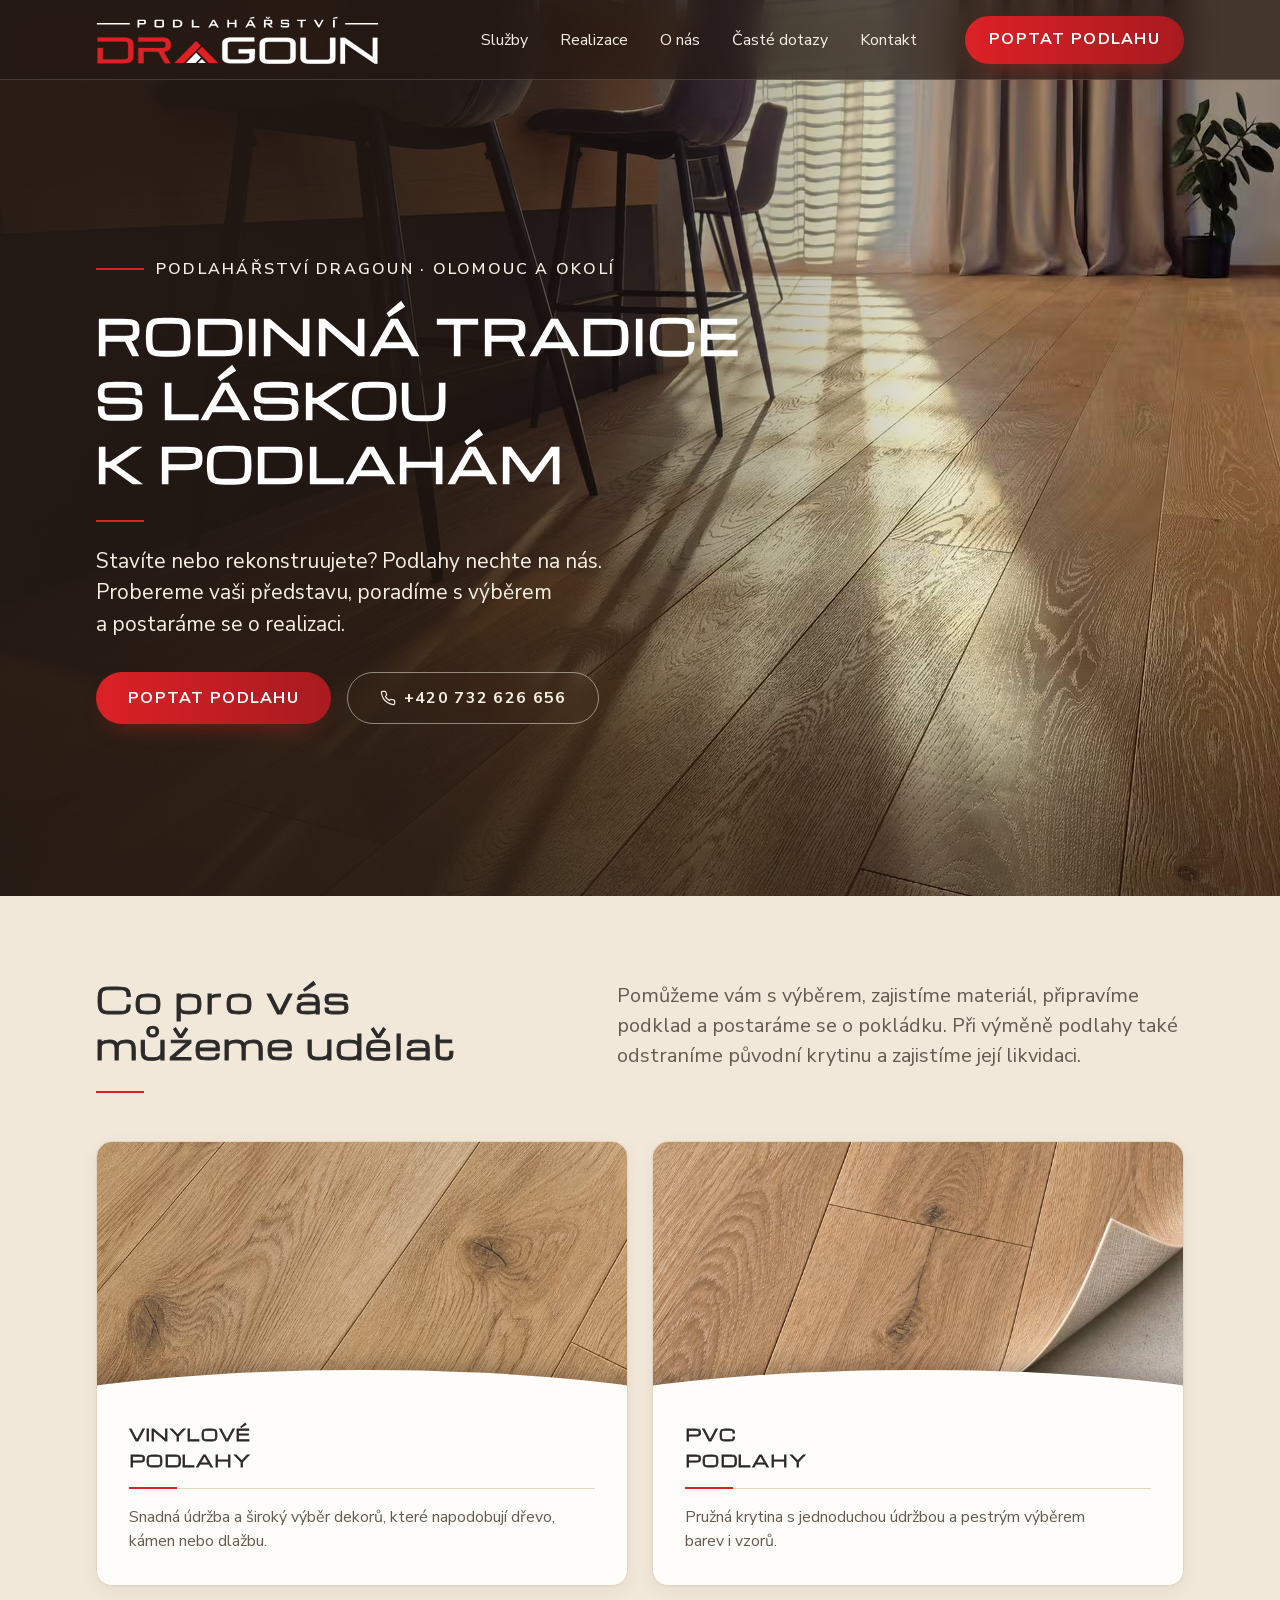
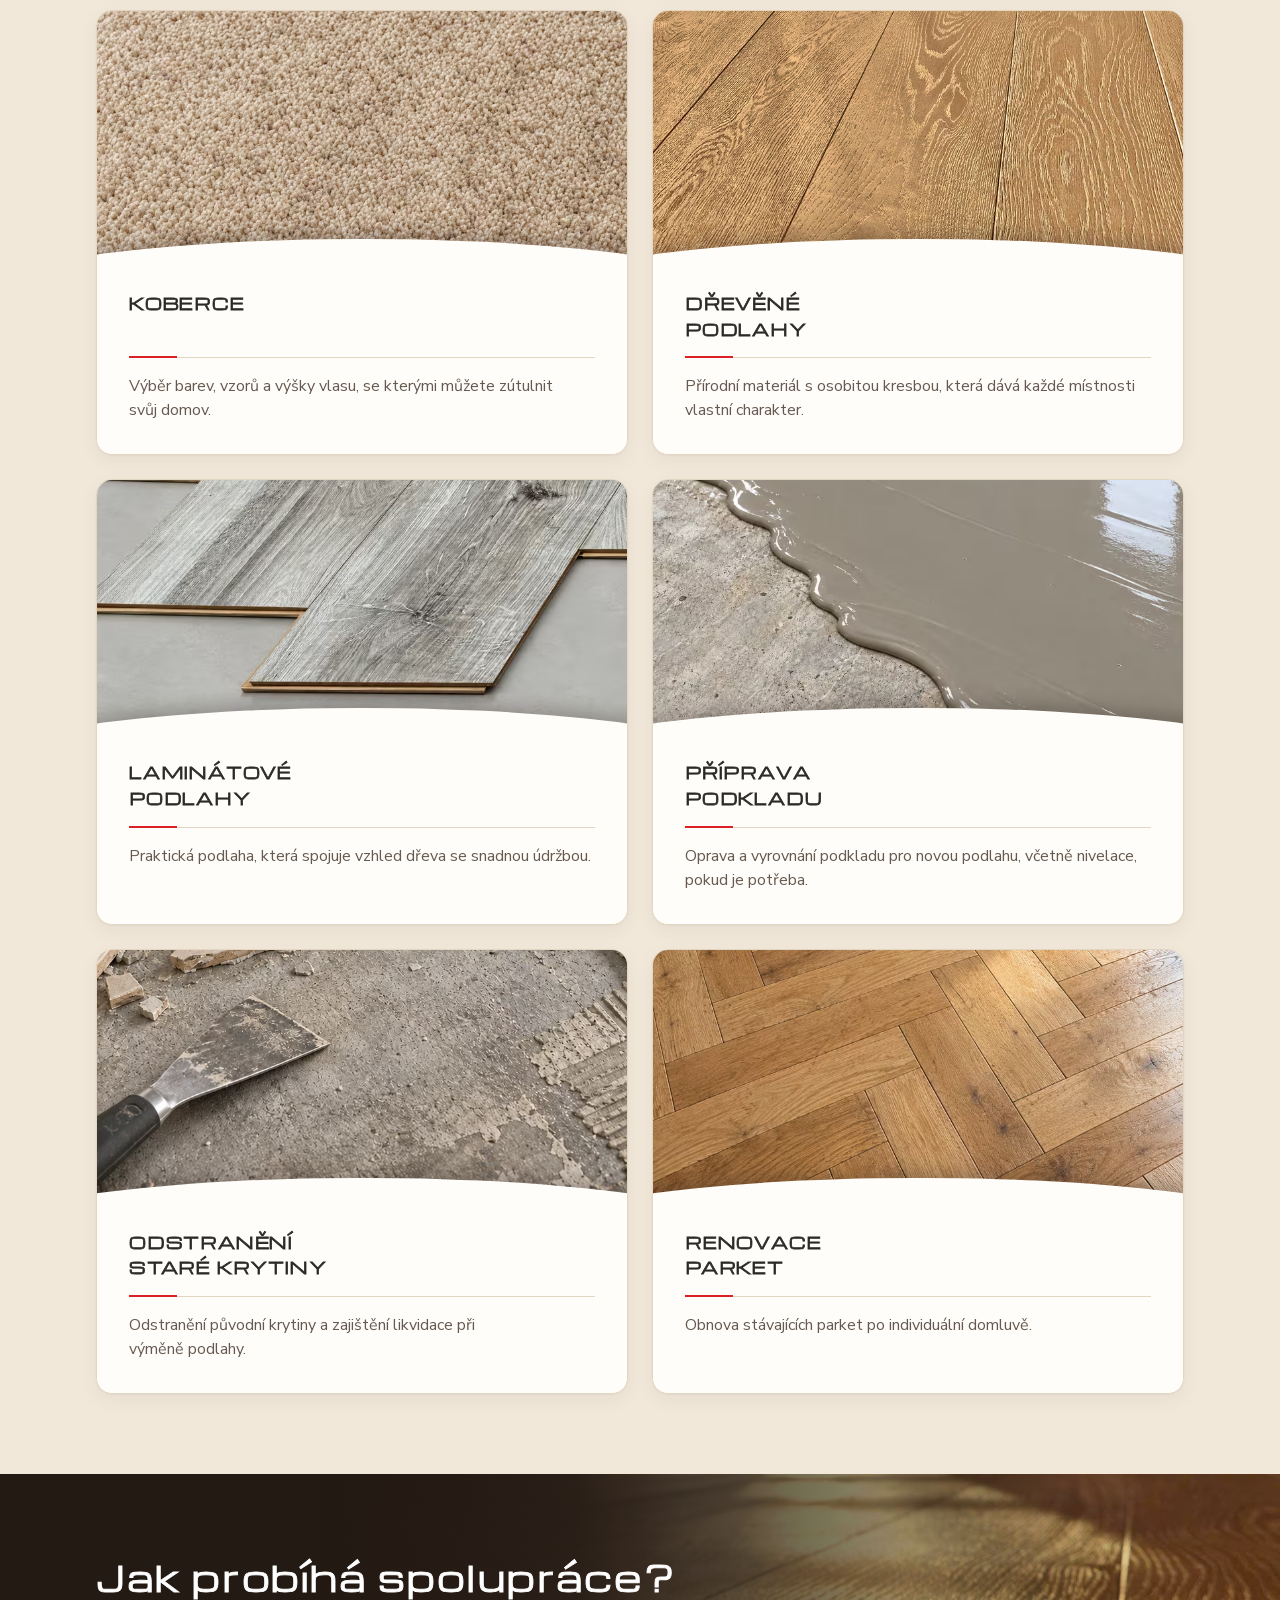
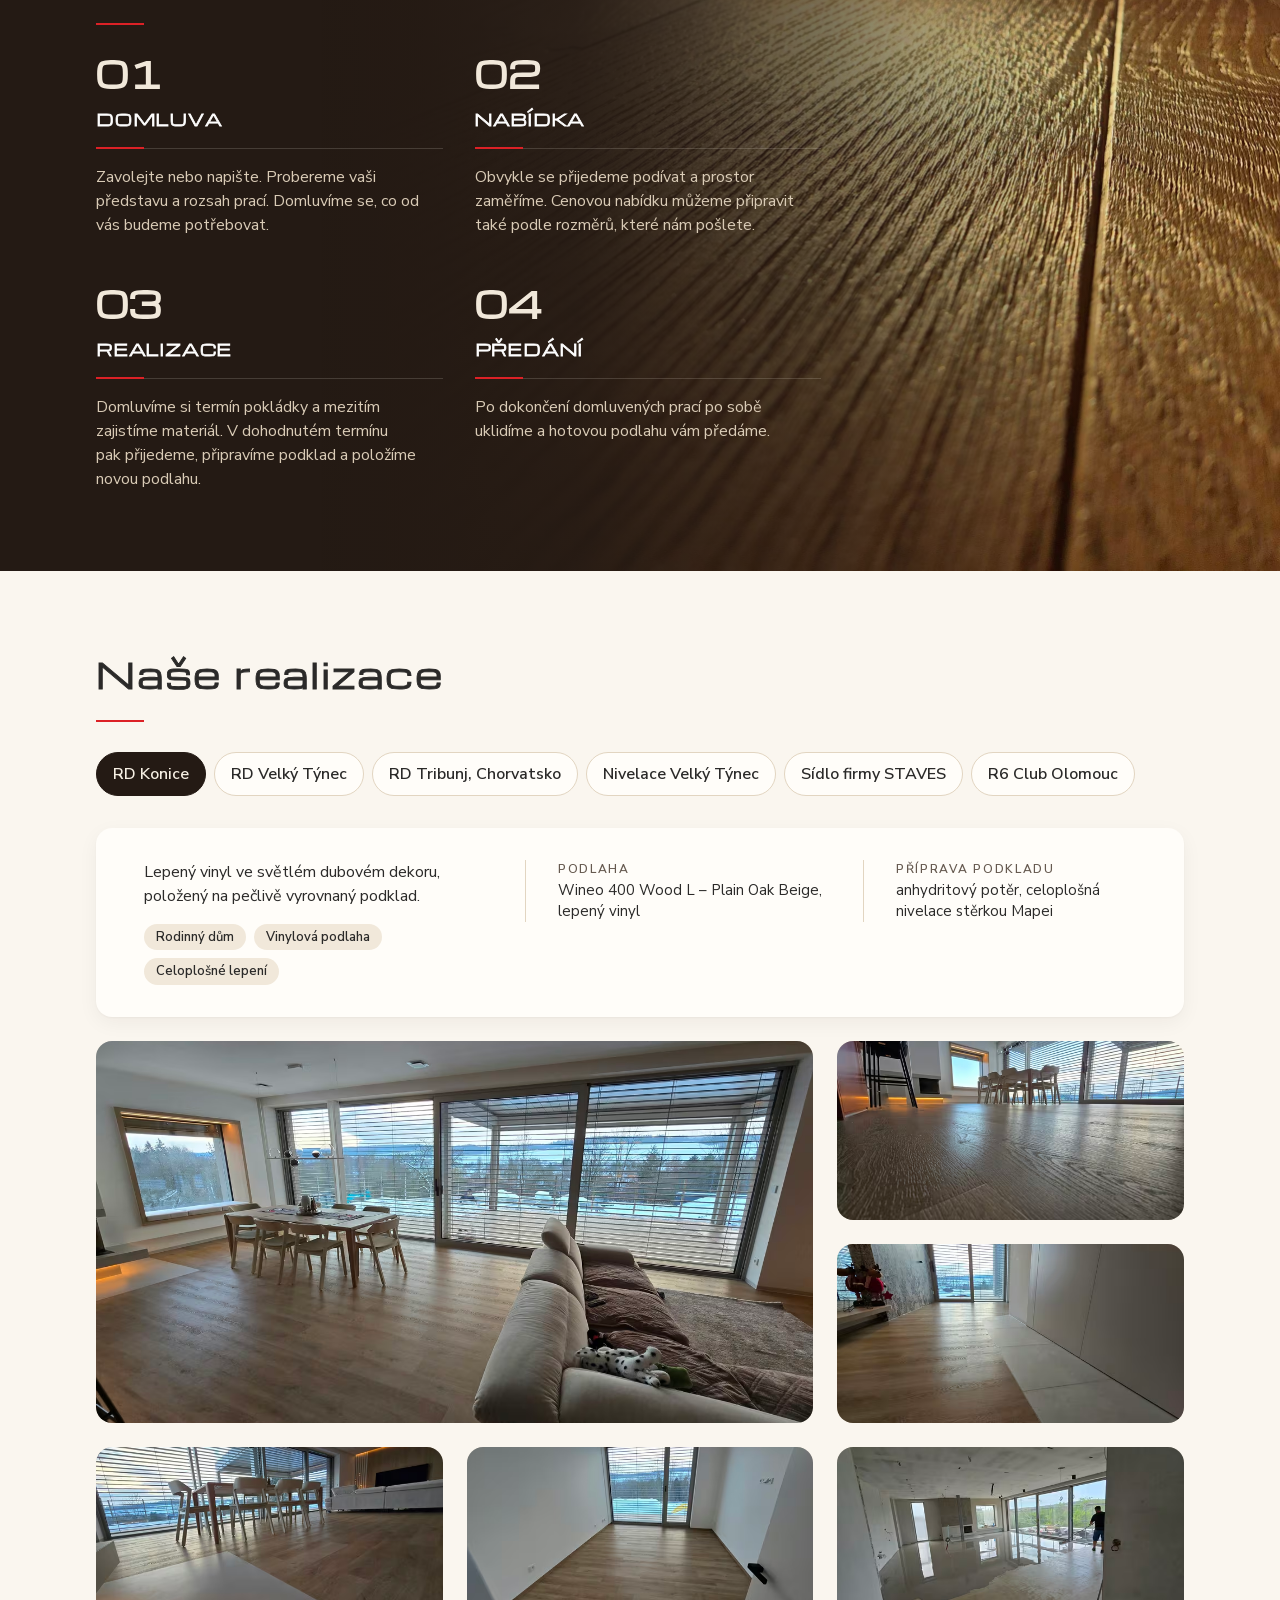
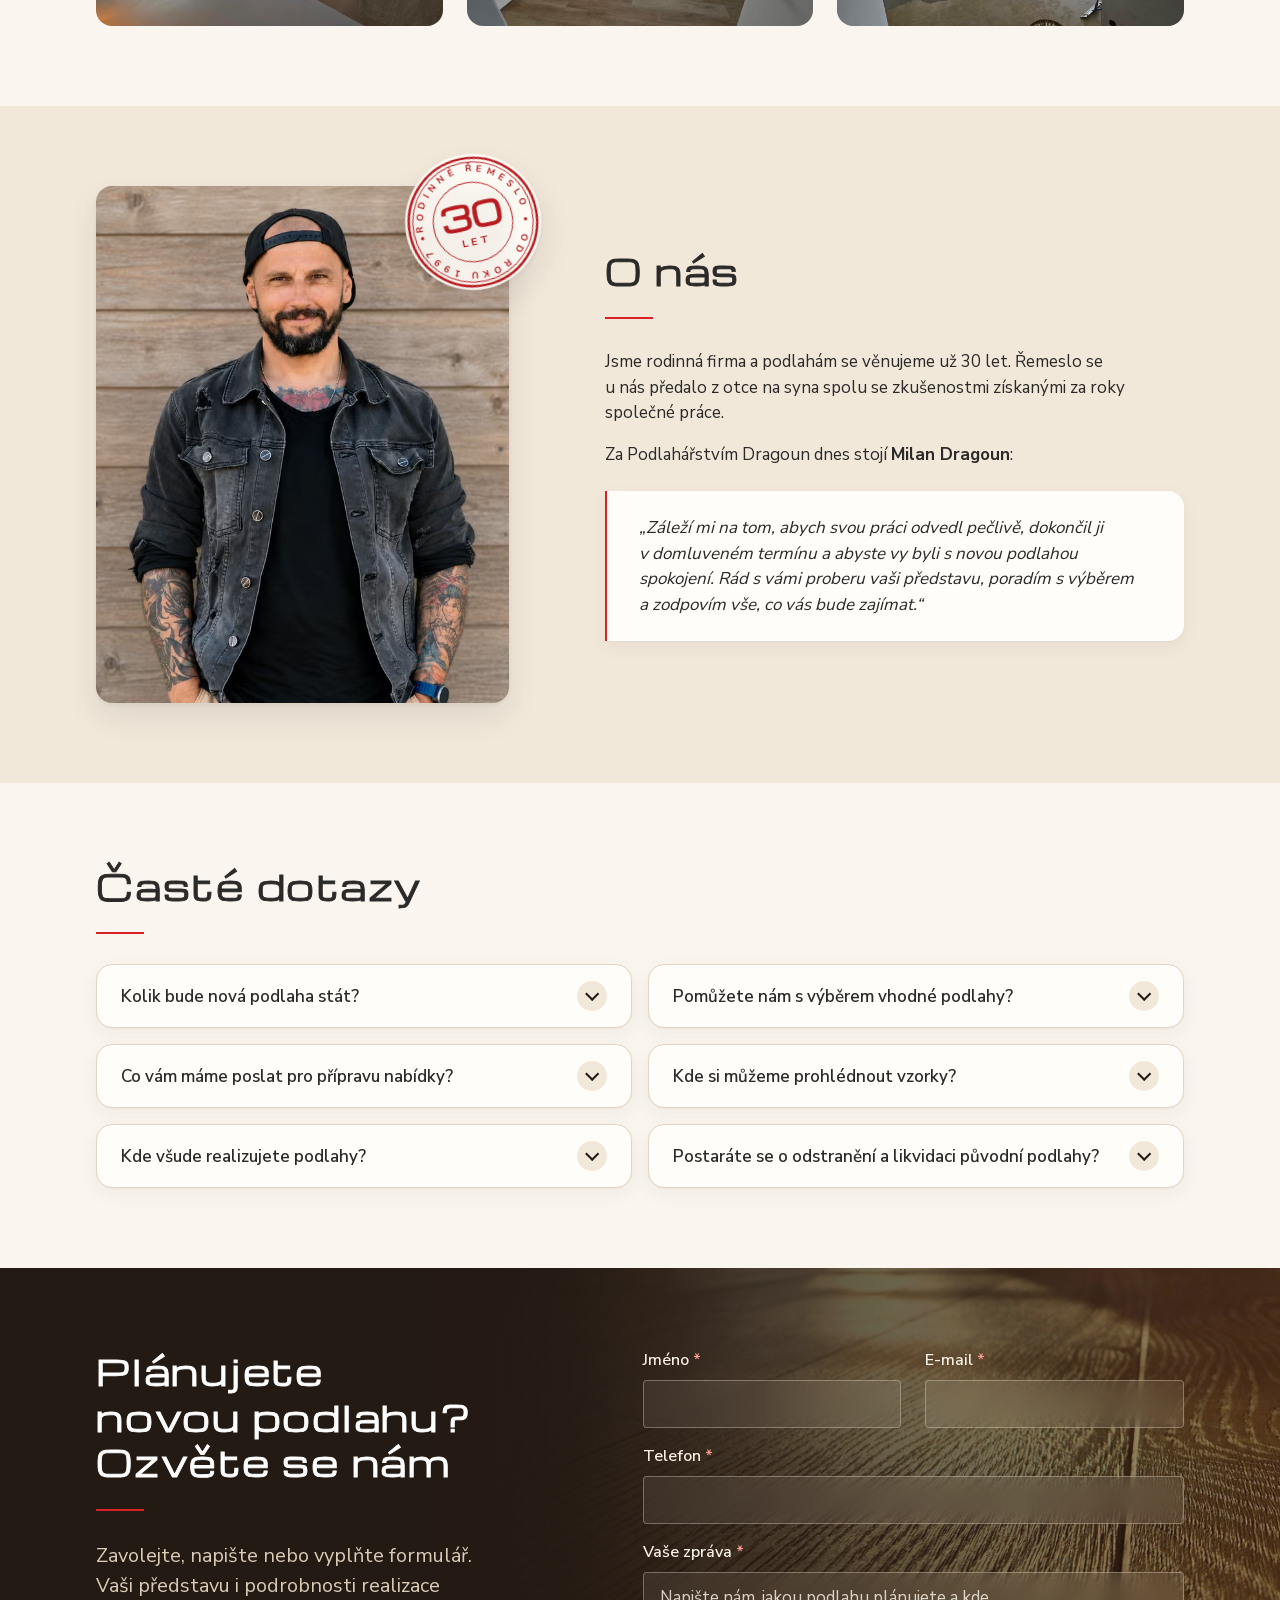
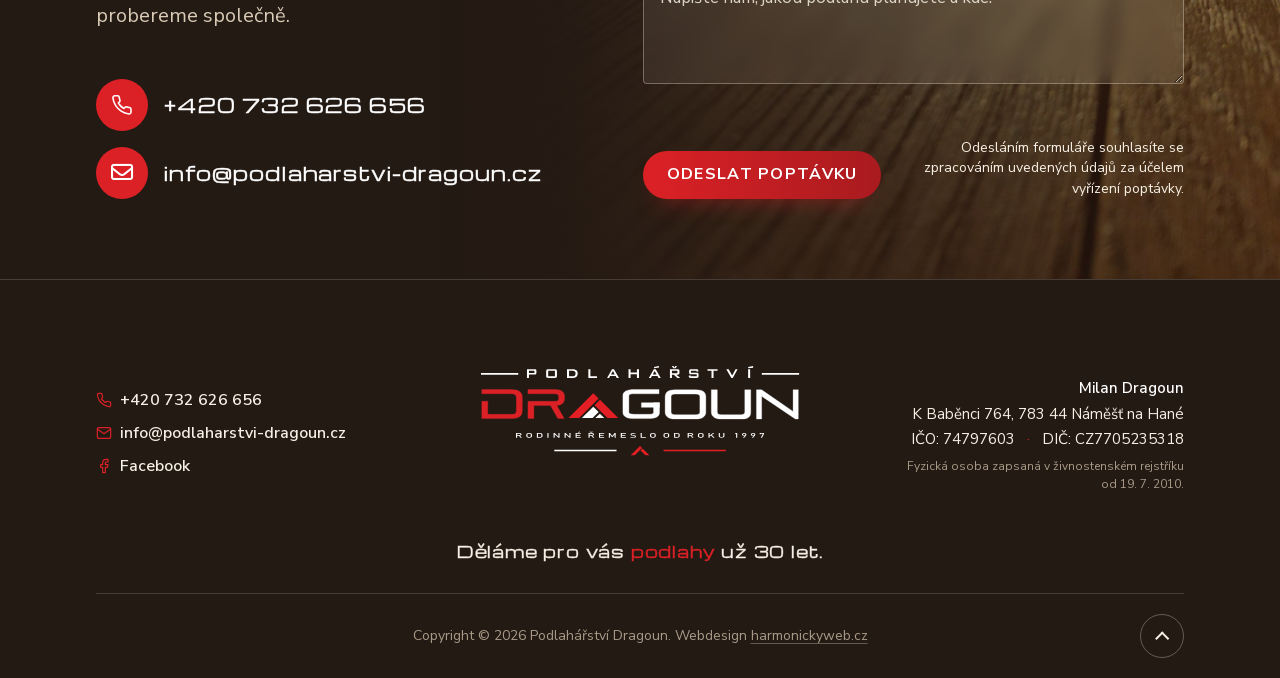
==== commit cc644536: "Verze 0-10 Co-Authored-By: Claude Opus 5.5 <noreply@anthropic.com>" ====
--- a/index.html
+++ b/index.html
@@ -38,8 +38,8 @@
     imagesrcset="Obrazky/web/RD%20Velky%20Tynec/20250205_083930-hero-828.avif 828w, Obrazky/web/RD%20Velky%20Tynec/20250205_083930-hero-1280.avif 1280w, Obrazky/web/RD%20Velky%20Tynec/20250205_083930-hero-1920.avif 1920w, Obrazky/web/RD%20Velky%20Tynec/20250205_083930-hero-2560.avif 2560w"
     imagesizes="100vw" fetchpriority="high">
 
-  <link rel="stylesheet" href="style.css?v=0-9">
-  <script src="script.js?v=0-9" defer></script>
+  <link rel="stylesheet" href="style.css?v=0-10">
+  <script src="script.js?v=0-10" defer></script>
 
   <!-- Strukturovaná data: LocalBusiness -->
   <script type="application/ld+json">
@@ -333,7 +333,7 @@
                     sizes="(min-width: 85em) 22vw, (min-width: 40em) 42vw, 85vw">
                   <img src="Obrazky/web/ilustrace/odstraneni-krytiny-480.jpg"
                     srcset="Obrazky/web/ilustrace/odstraneni-krytiny-480.jpg 480w, Obrazky/web/ilustrace/odstraneni-krytiny-800.jpg 800w"
-                    sizes="(min-width: 85em) 22vw, (min-width: 40em) 42vw, 85vw" width="480" height="480" loading="lazy"
+                    sizes="(min-width: 85em) 22vw, (min-width: 40em) 42vw, 85vw" width="480" height="300" loading="lazy"
                     decoding="async" alt="">
                 </picture>
               </div>
--- a/style.css
+++ b/style.css
@@ -714,7 +714,7 @@
 .card__media--drevo-velky-tynec img { object-position: 50% 50%; }   /* detail dřevěné podlahy z realizace Velký Týnec (20250205_083930) */
 .card__media--laminat img { object-position: 25% 70%; }              /* spodní konce prken se zámky */
 .card__media--priprava-podkladu img { object-position: 35% 45%; }    /* vlna stěrky */
-.card__media--odstraneni-krytiny img { object-position: 0% 100%; }   /* zrcadlově; spodní část – podklad, střepy a špachtle, co nejméně dlaždic */
+.card__media--odstraneni-krytiny img { object-position: 50% 100%; }  /* výřez z dolní části ilustrace (zrcadlově) – střepy, špachtle a podklad; růžky dlaždic nahoře ořízne karta */
 .card__body { flex: 1; display: flex; flex-direction: column; gap: var(--space-4); padding: var(--space-4) var(--space-6) var(--space-6); }   /* menší horní odsazení – oblouk sám vytváří vzduch nad nadpisem */
 /* tělo karty o 2 px přesahuje přes spodek fotky – při animaci (posun karty o zlomky pixelu) jinak mezi obloukem a tělem probleskne tenký šev */
 .card__body { position: relative; z-index: 1; margin-top: -2px; background: var(--color-surface); }
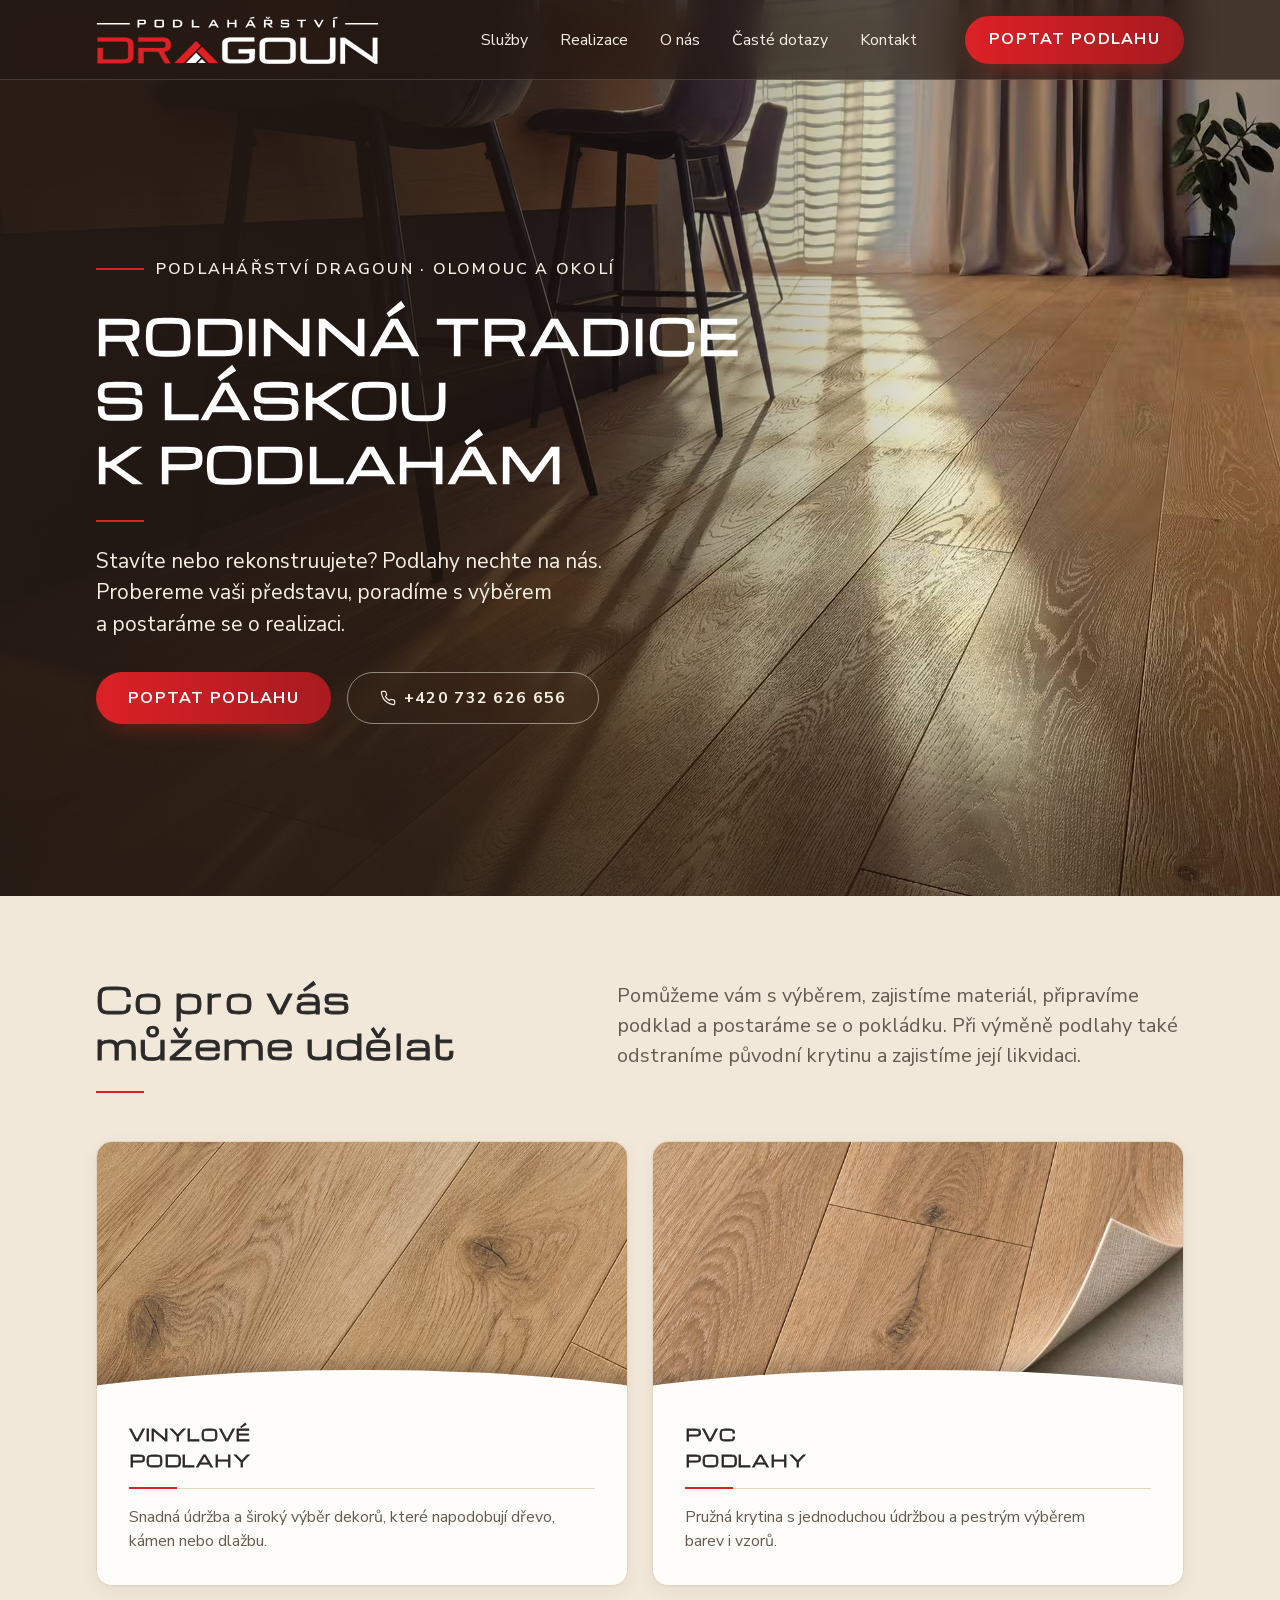
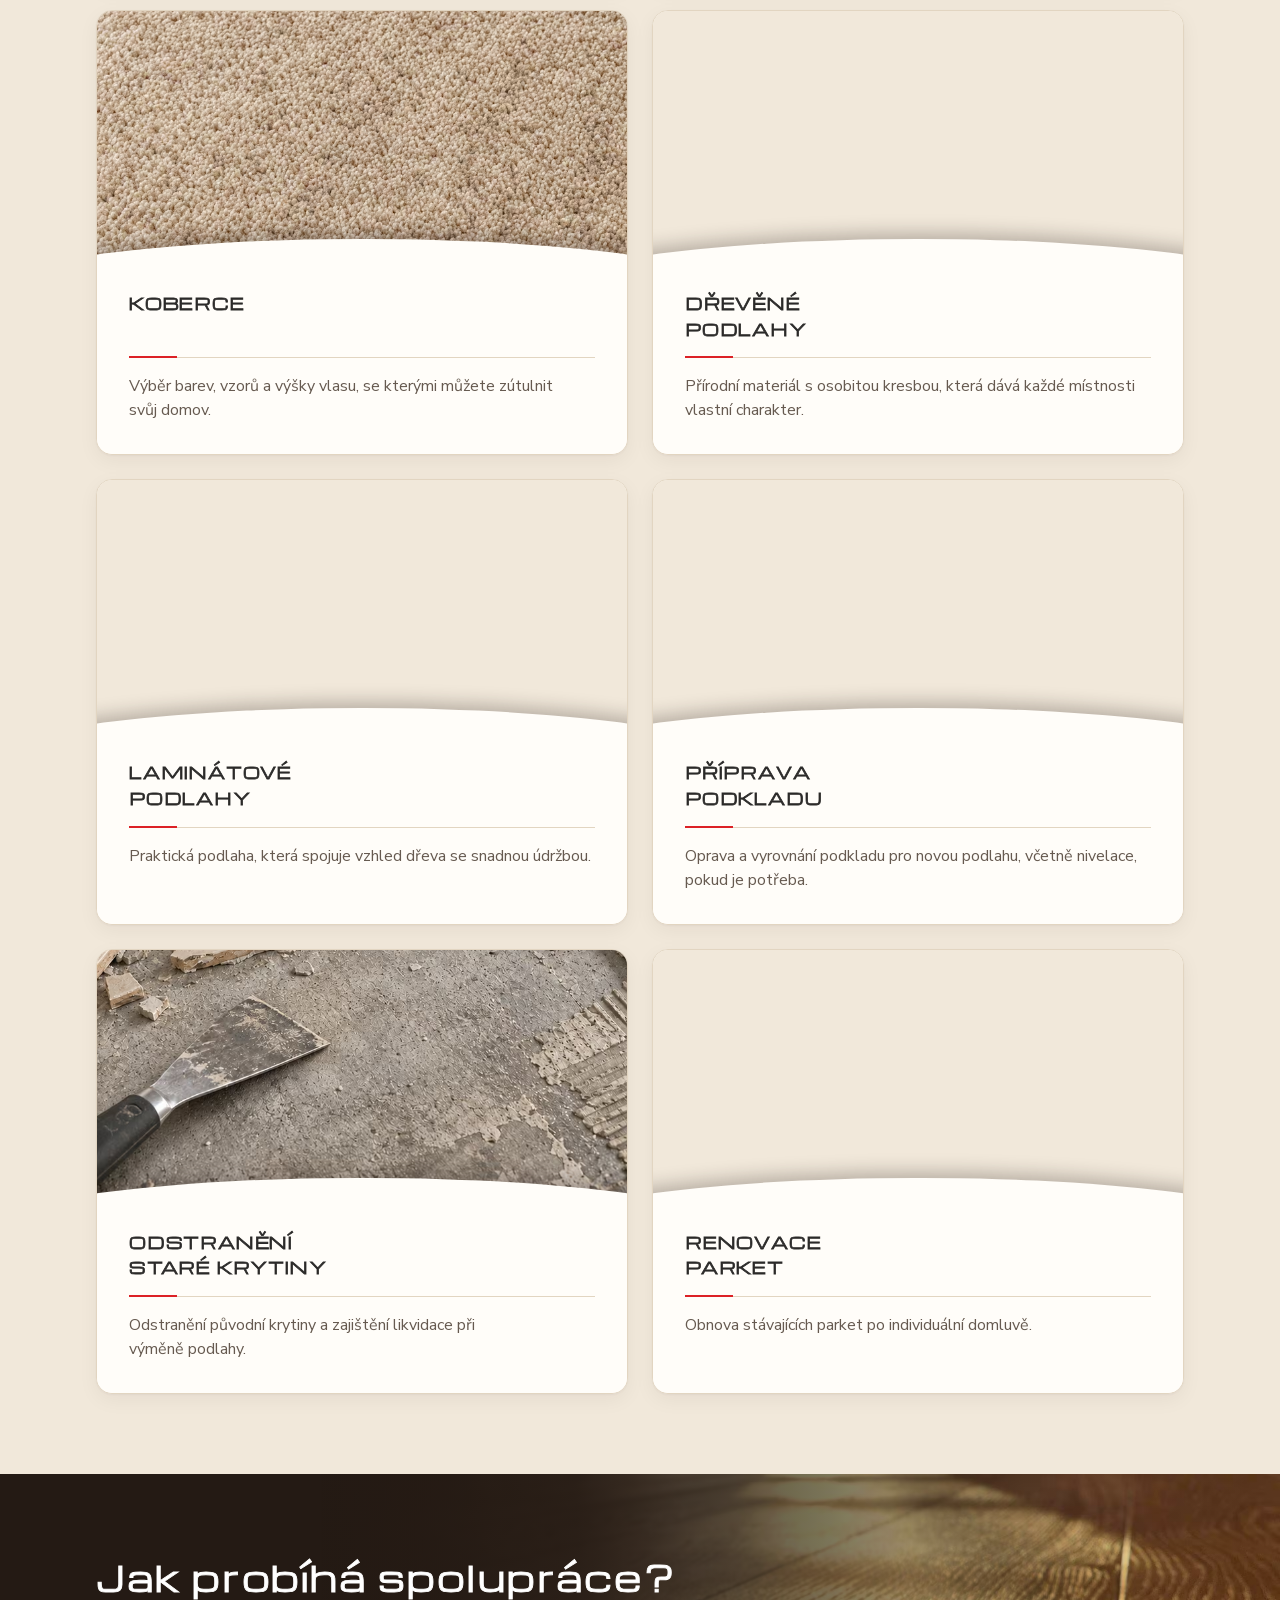
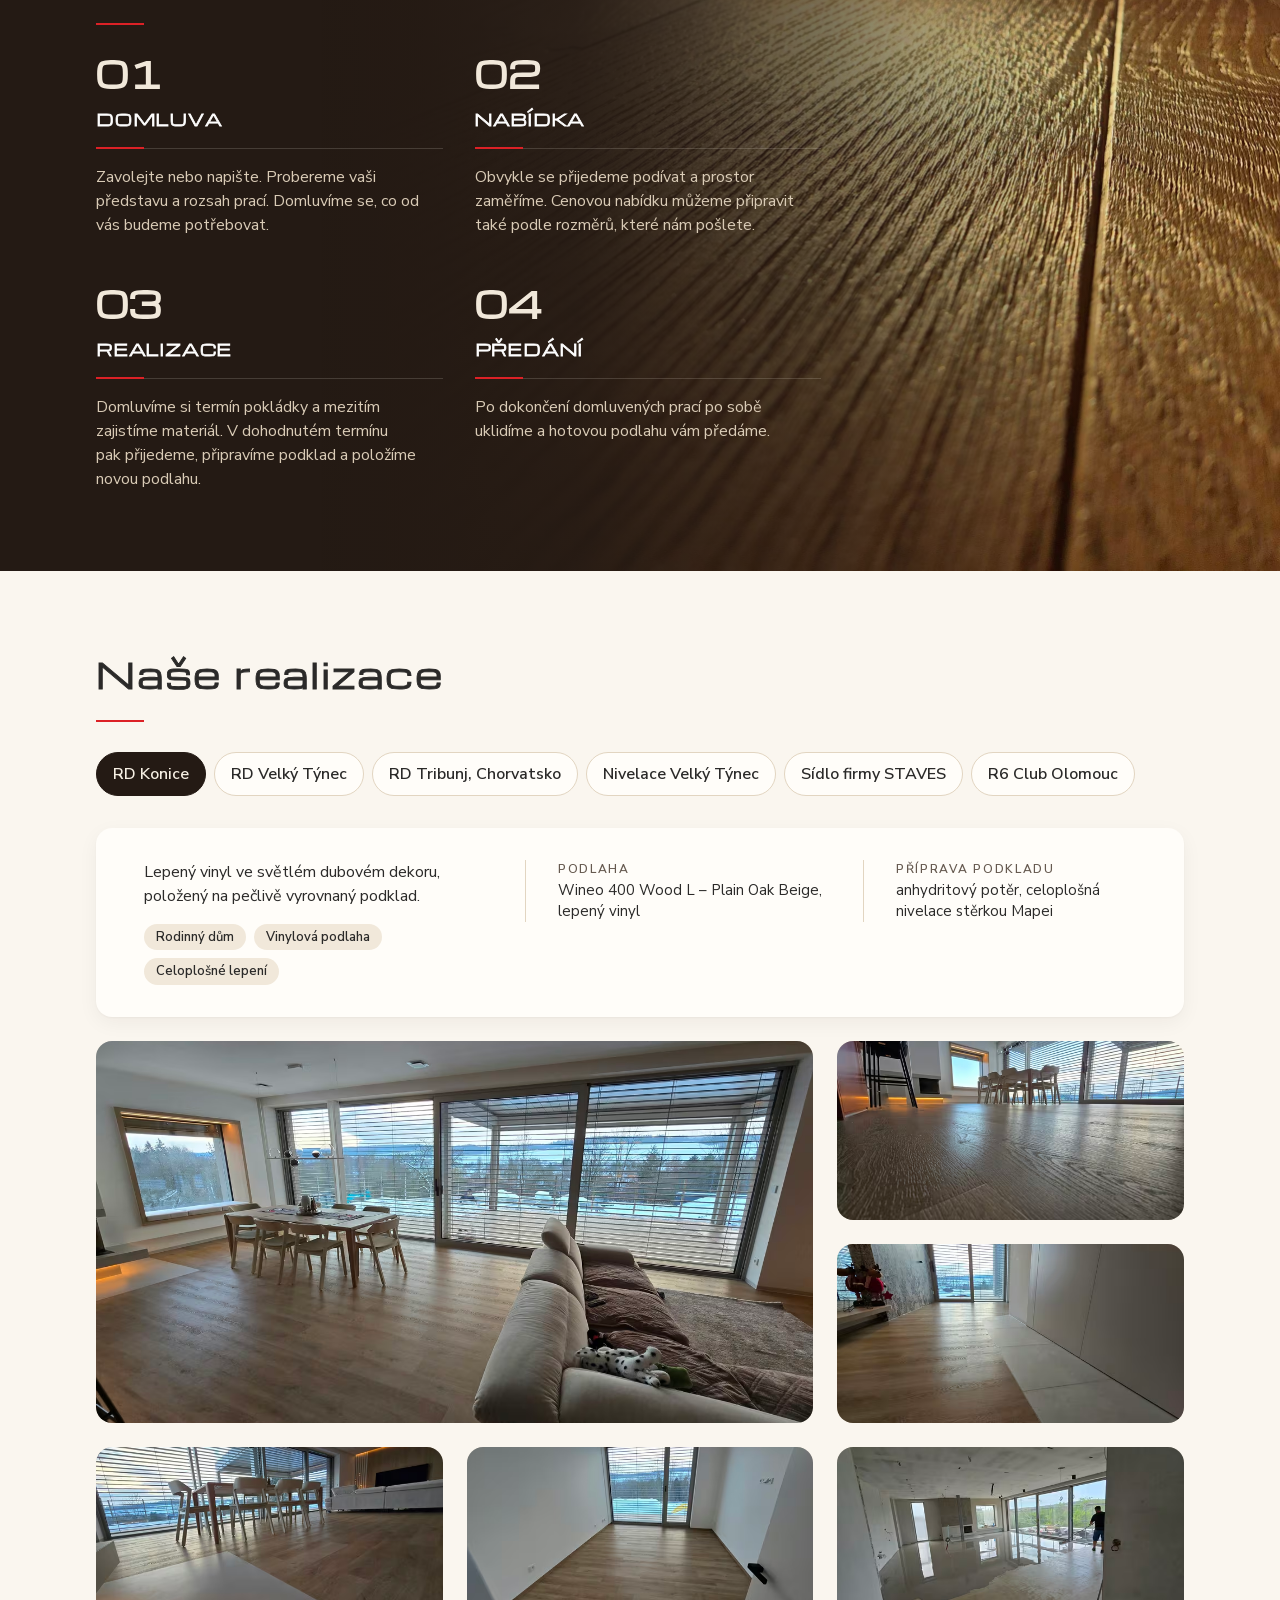
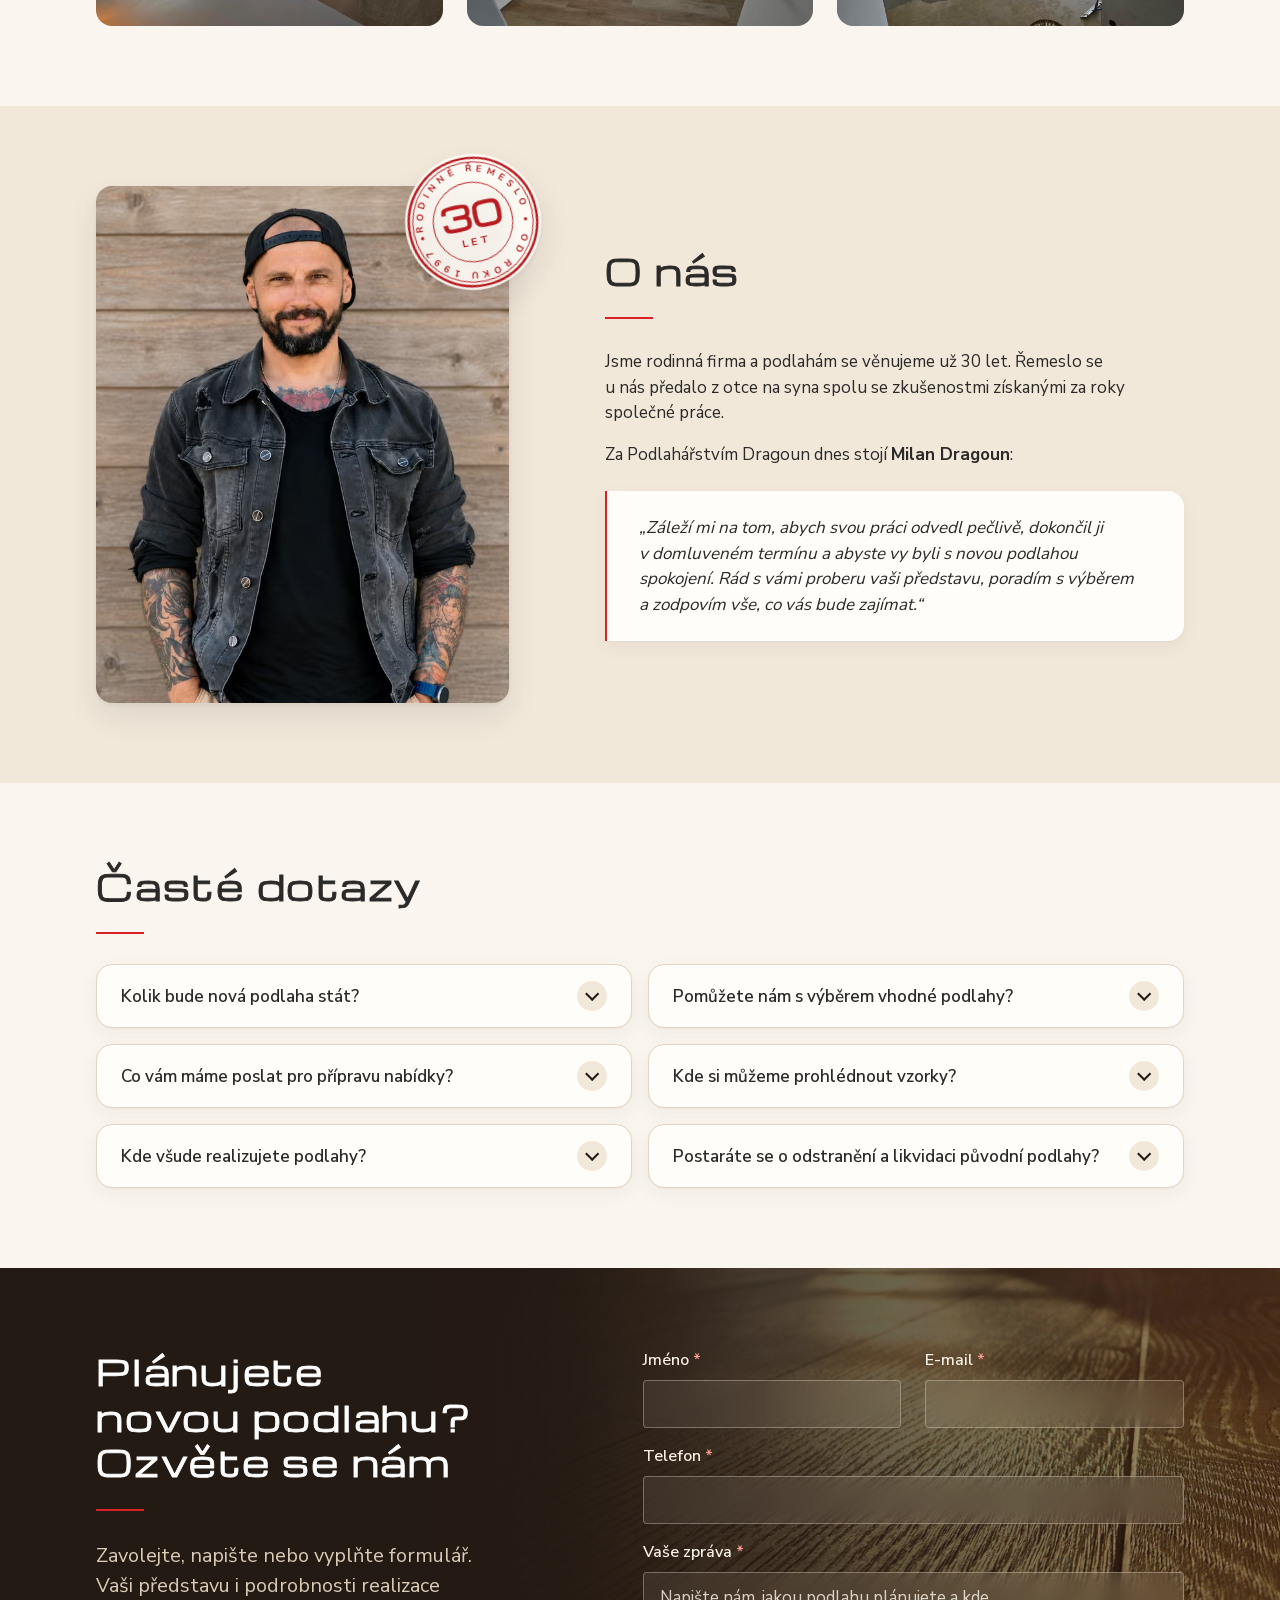
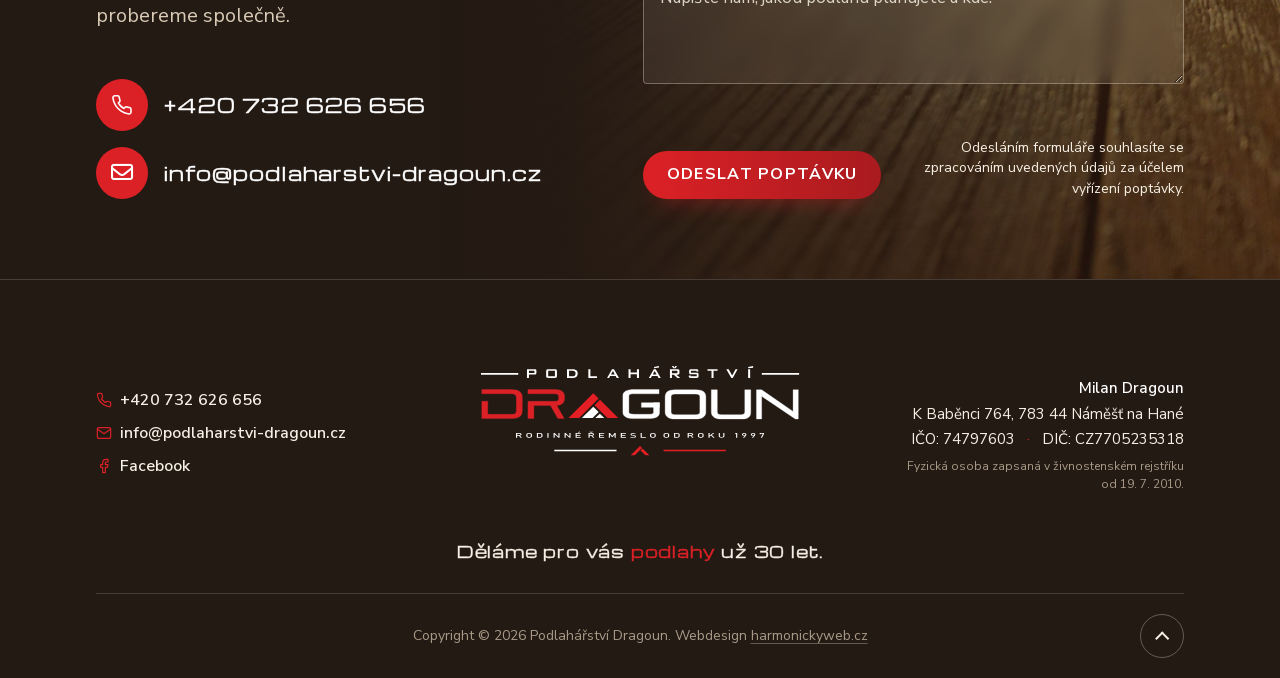
==== commit 789a0785: "Verze 0-11 Co-Authored-By: Claude Opus 5.5 <noreply@anthropic.com>" ====
--- a/index.html
+++ b/index.html
@@ -24,7 +24,7 @@
   <meta property="og:image" content="https://podlaharstvi-dragoun.cz/og-image.jpg">
   <meta property="og:image:width" content="1200">
   <meta property="og:image:height" content="630">
-  <meta property="og:image:alt" content="Dokončená podlaha v rodinném domě – Podlahářství Dragoun">
+  <meta property="og:image:alt" content="Logo Podlahářství Dragoun – rodinné řemeslo od roku 1997 – na fotografii dubové podlahy">
   <meta name="twitter:card" content="summary_large_image">
 
   <!-- Favicon -->
@@ -38,8 +38,8 @@
     imagesrcset="Obrazky/web/RD%20Velky%20Tynec/20250205_083930-hero-828.avif 828w, Obrazky/web/RD%20Velky%20Tynec/20250205_083930-hero-1280.avif 1280w, Obrazky/web/RD%20Velky%20Tynec/20250205_083930-hero-1920.avif 1920w, Obrazky/web/RD%20Velky%20Tynec/20250205_083930-hero-2560.avif 2560w"
     imagesizes="100vw" fetchpriority="high">
 
-  <link rel="stylesheet" href="style.css?v=0-10">
-  <script src="script.js?v=0-10" defer></script>
+  <link rel="stylesheet" href="style.css?v=0-11">
+  <script src="script.js?v=0-11" defer></script>
 
   <!-- Strukturovaná data: LocalBusiness -->
   <script type="application/ld+json">
@@ -69,6 +69,21 @@
       "geoRadius": "100000"
     },
     "founder": { "@type": "Person", "name": "Milan Dragoun" },
+    "foundingDate": "1997",
+    "hasOfferCatalog": {
+      "@type": "OfferCatalog",
+      "name": "Služby",
+      "itemListElement": [
+        { "@type": "Offer", "itemOffered": { "@type": "Service", "name": "Vinylové podlahy", "description": "Snadná údržba a široký výběr dekorů, které napodobují dřevo, kámen nebo dlažbu." } },
+        { "@type": "Offer", "itemOffered": { "@type": "Service", "name": "PVC podlahy", "description": "Pružná krytina s jednoduchou údržbou a pestrým výběrem barev i vzorů." } },
+        { "@type": "Offer", "itemOffered": { "@type": "Service", "name": "Koberce", "description": "Výběr barev, vzorů a výšky vlasu, se kterými můžete zútulnit svůj domov." } },
+        { "@type": "Offer", "itemOffered": { "@type": "Service", "name": "Dřevěné podlahy", "description": "Přírodní materiál s osobitou kresbou, která dává každé místnosti vlastní charakter." } },
+        { "@type": "Offer", "itemOffered": { "@type": "Service", "name": "Laminátové podlahy", "description": "Praktická podlaha, která spojuje vzhled dřeva se snadnou údržbou." } },
+        { "@type": "Offer", "itemOffered": { "@type": "Service", "name": "Příprava podkladu", "description": "Oprava a vyrovnání podkladu pro novou podlahu, včetně nivelace, pokud je potřeba." } },
+        { "@type": "Offer", "itemOffered": { "@type": "Service", "name": "Odstranění staré krytiny", "description": "Odstranění původní krytiny a zajištění likvidace při výměně podlahy." } },
+        { "@type": "Offer", "itemOffered": { "@type": "Service", "name": "Renovace parket", "description": "Obnova stávajících parket po individuální domluvě." } }
+      ]
+    },
     "vatID": "CZ7705235318",
     "identifier": { "@type": "PropertyValue", "propertyID": "IČO", "value": "74797603" }
   }
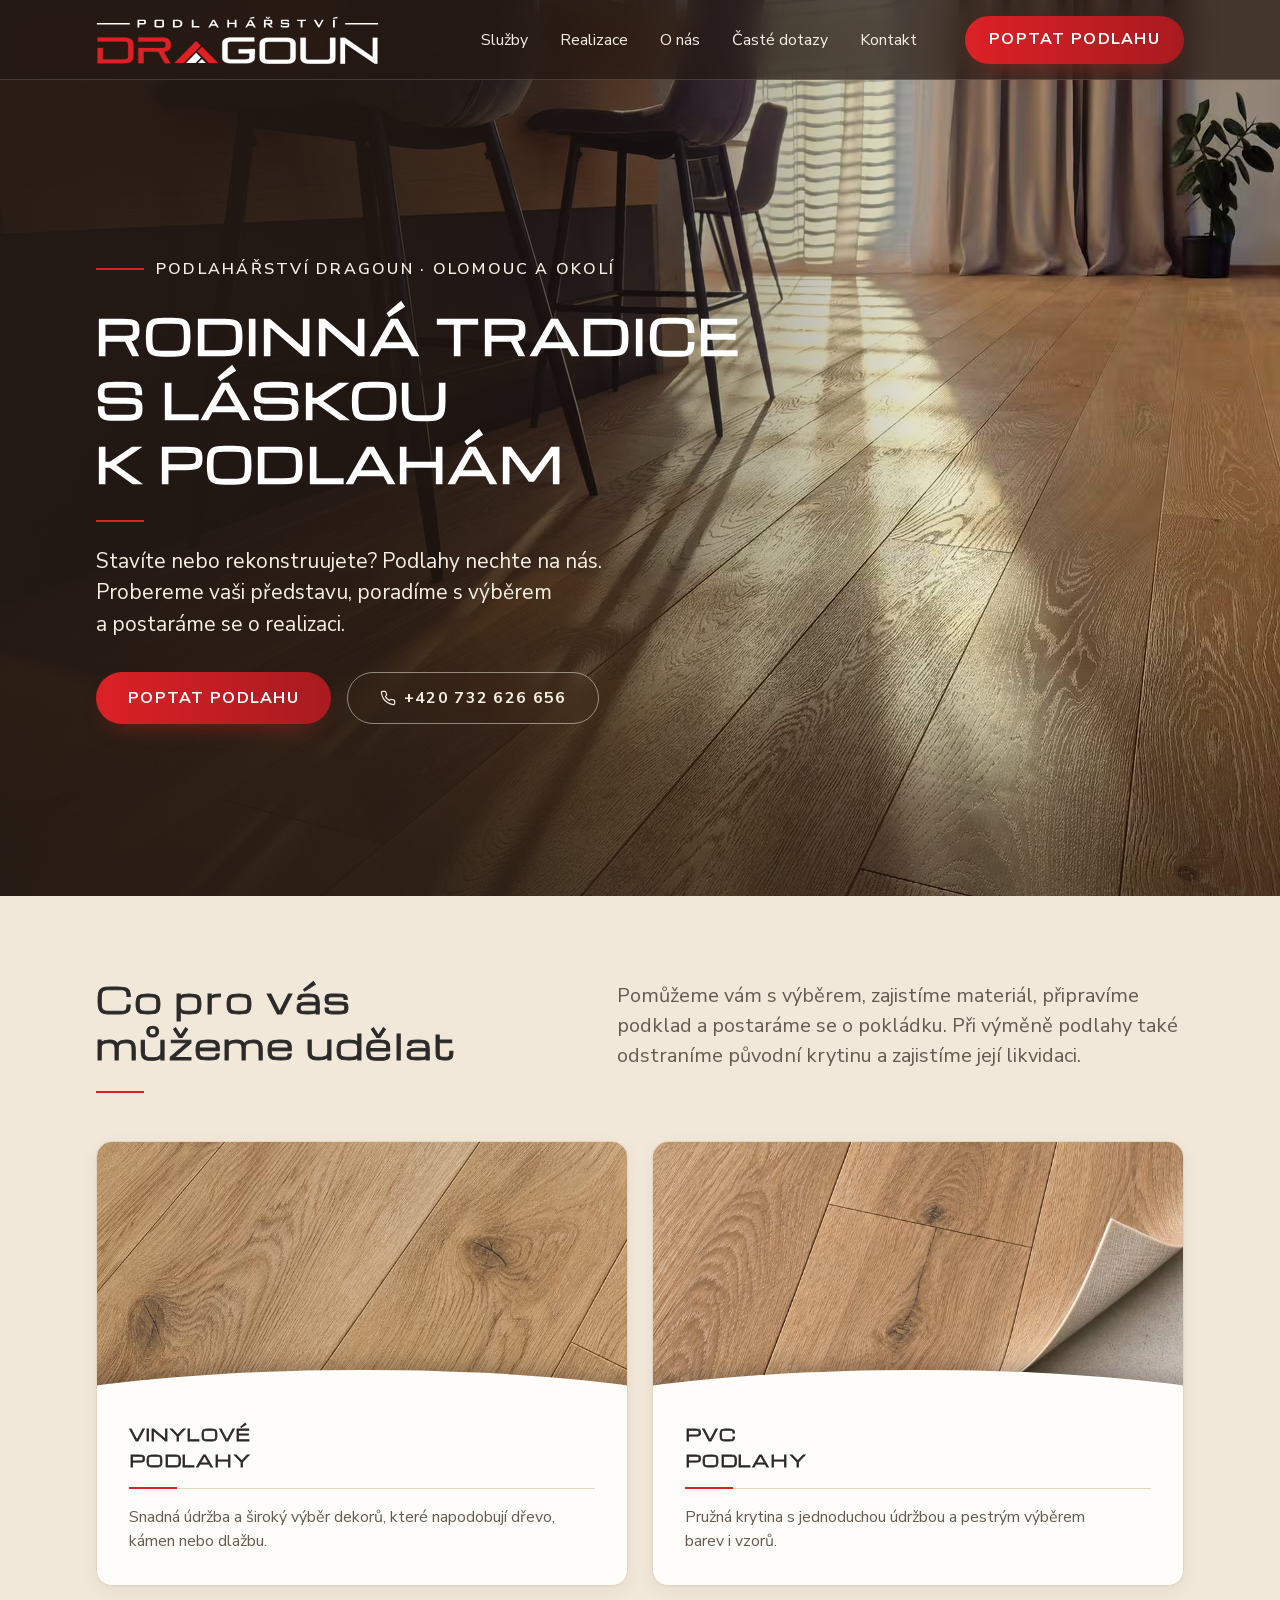
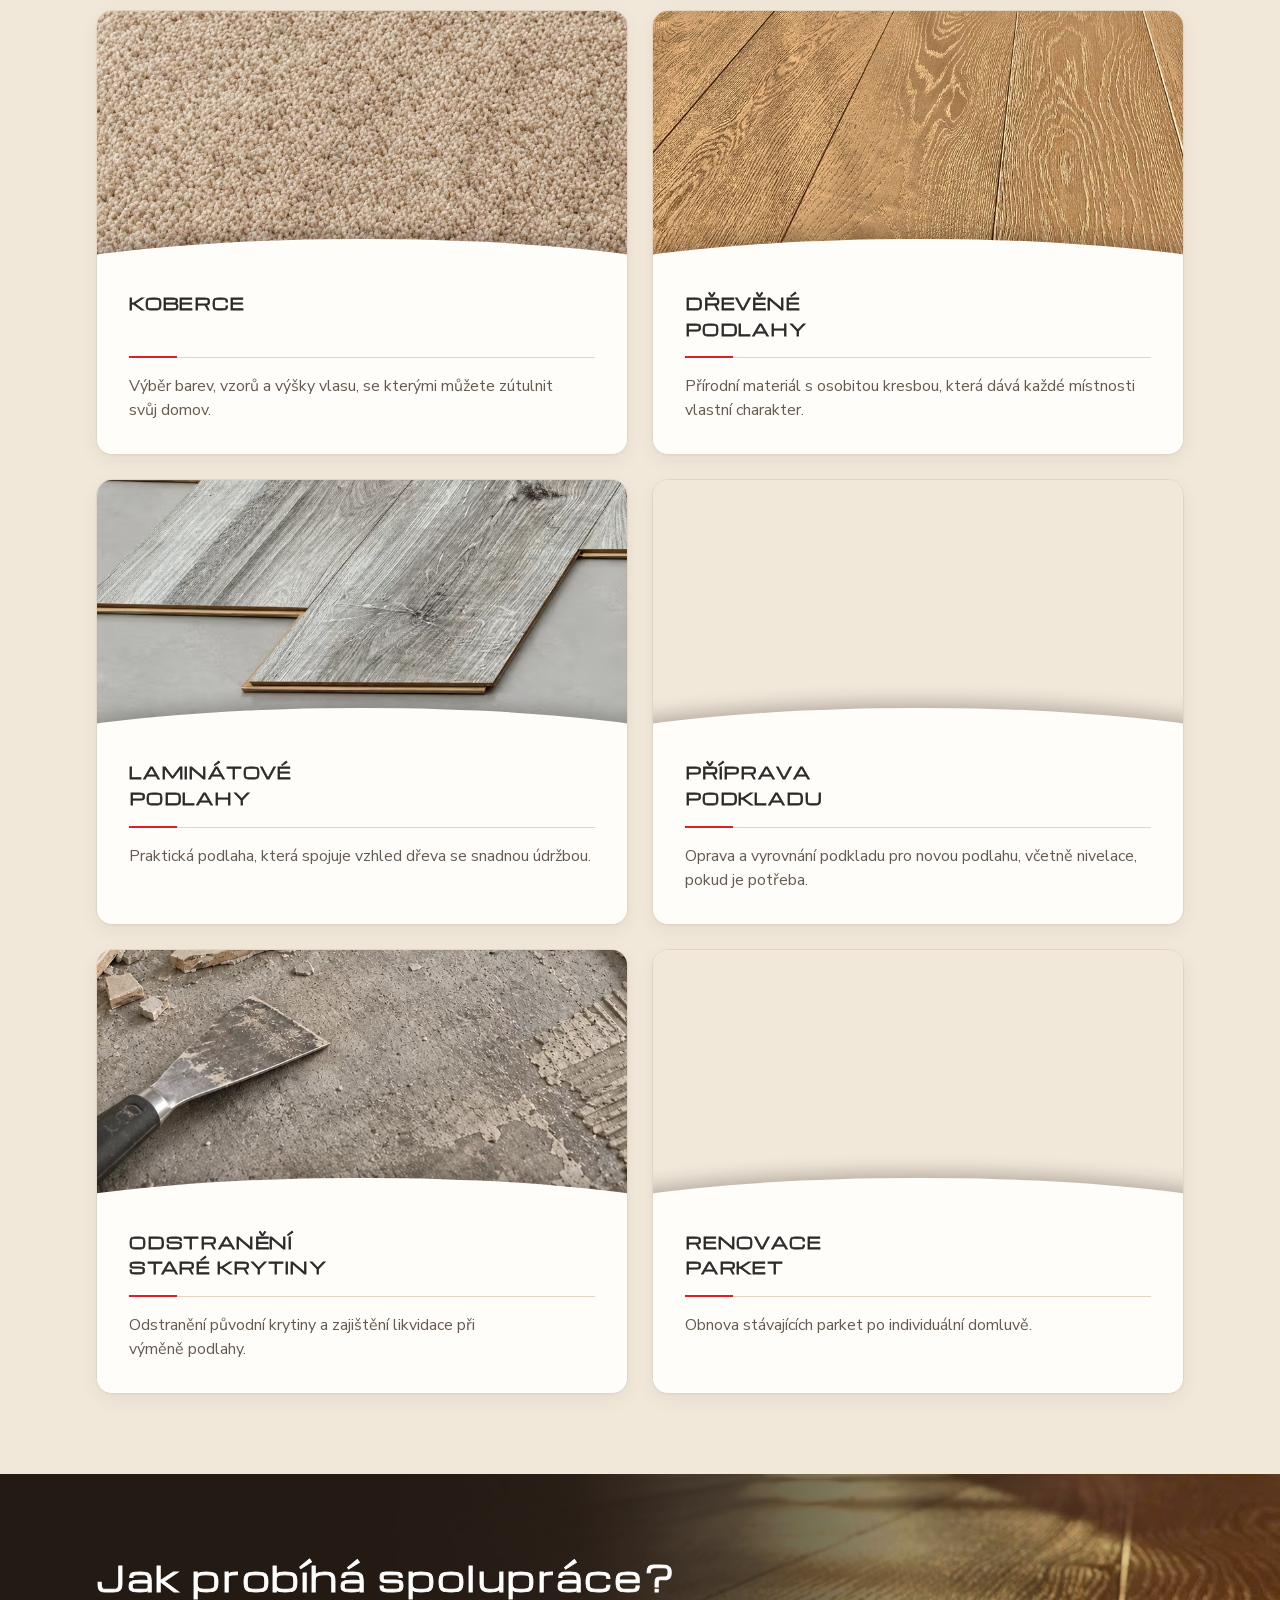
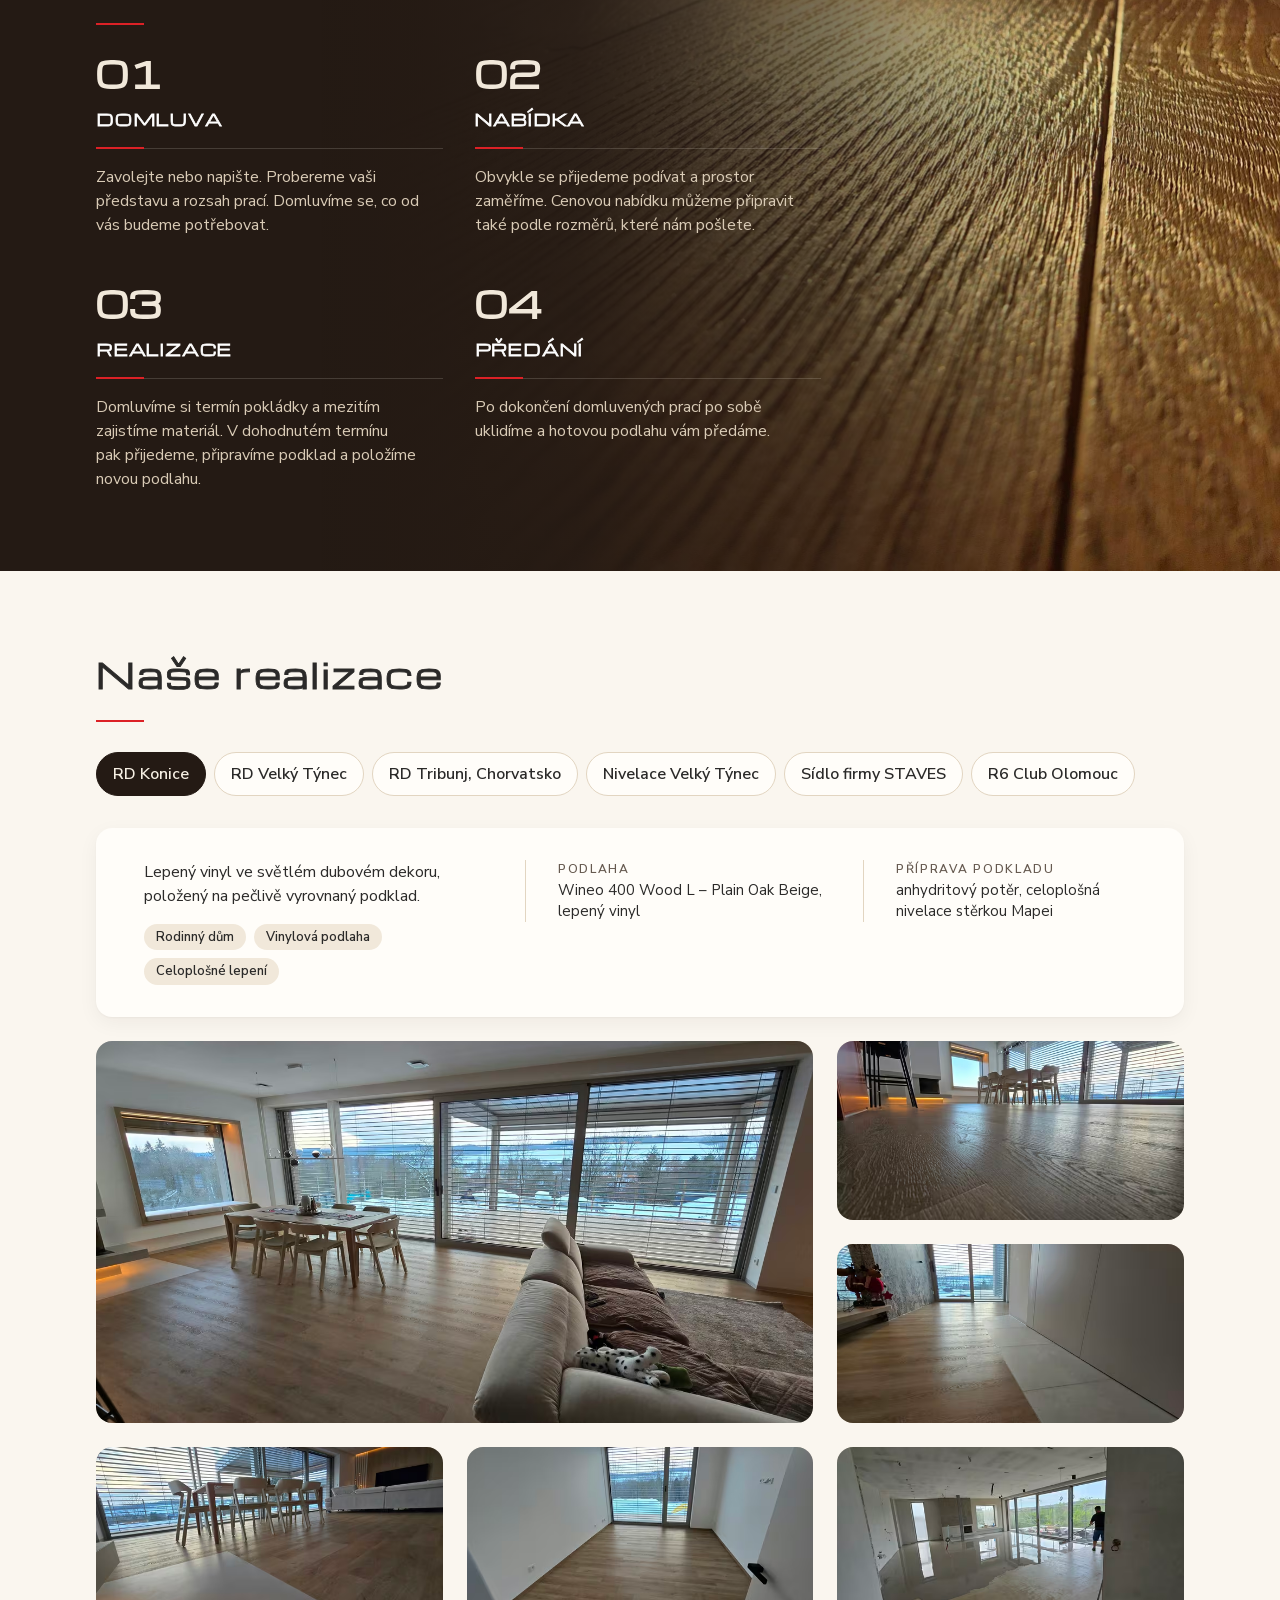
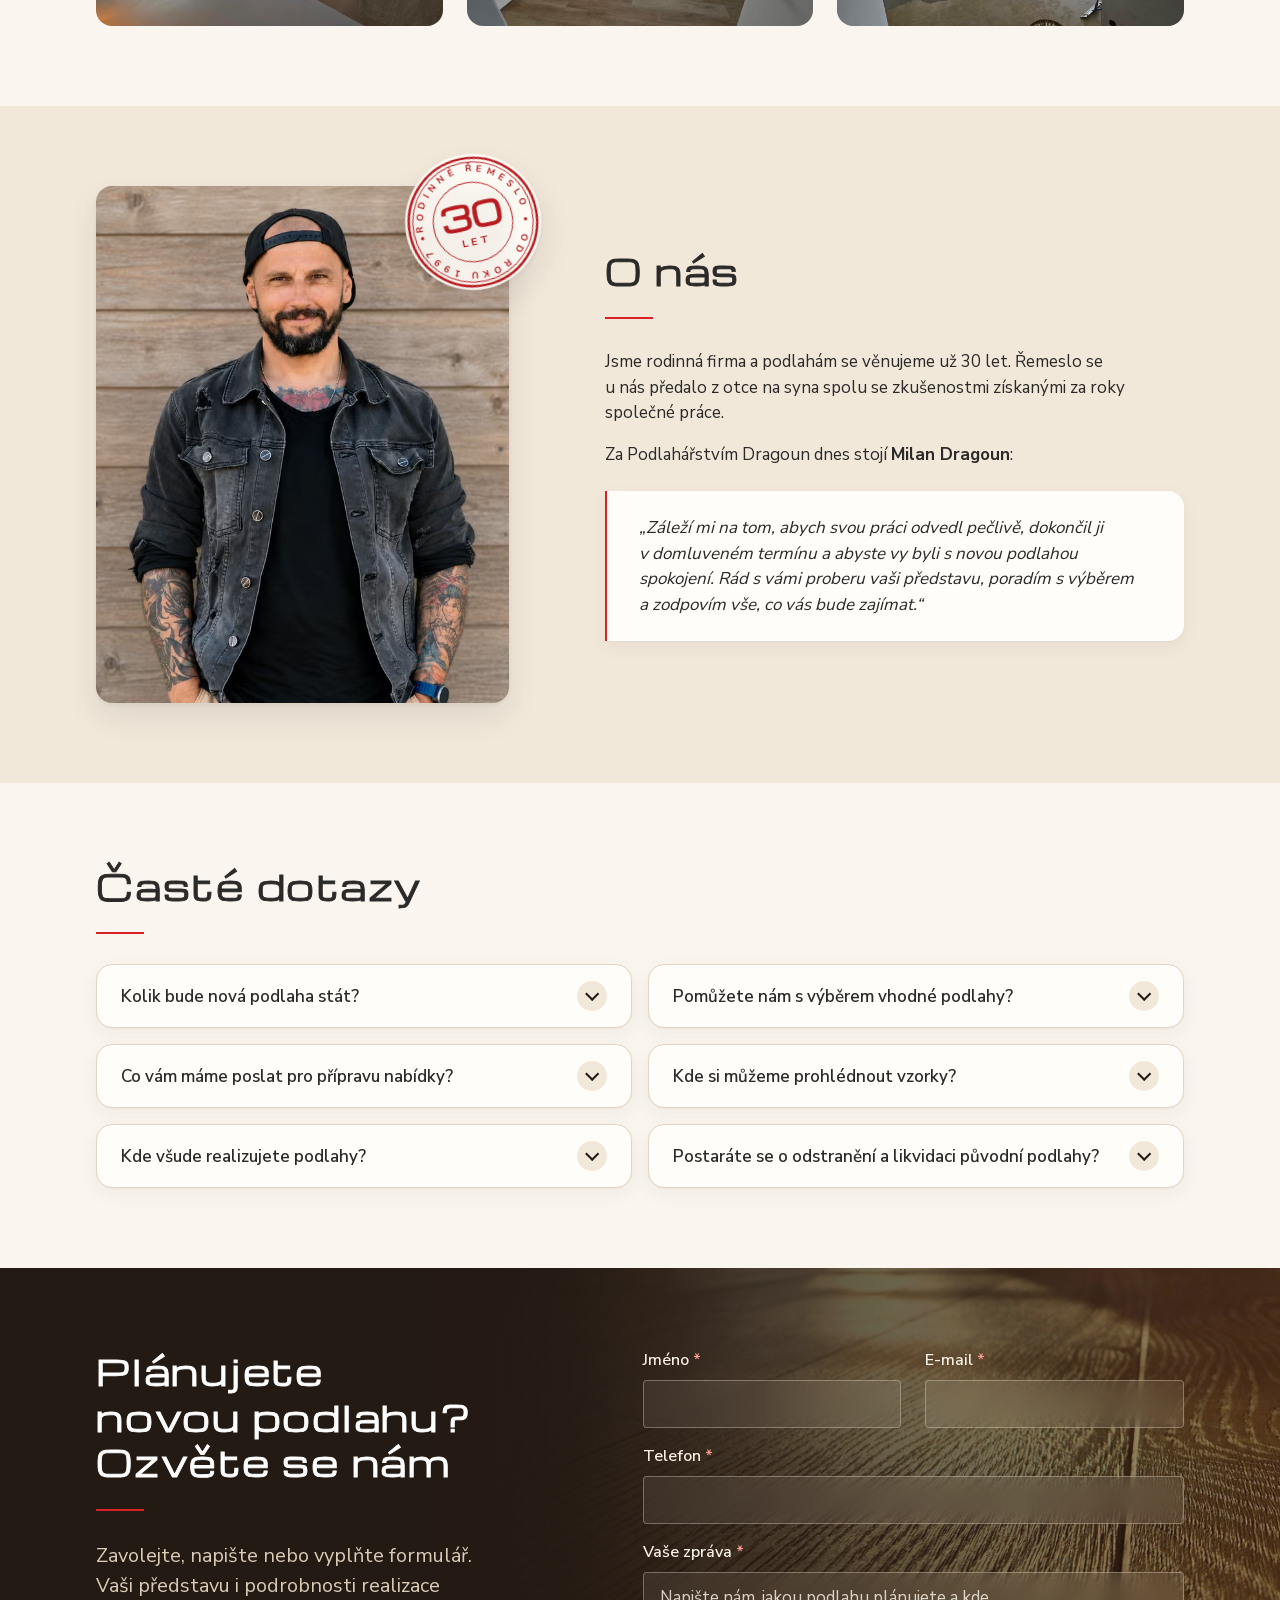
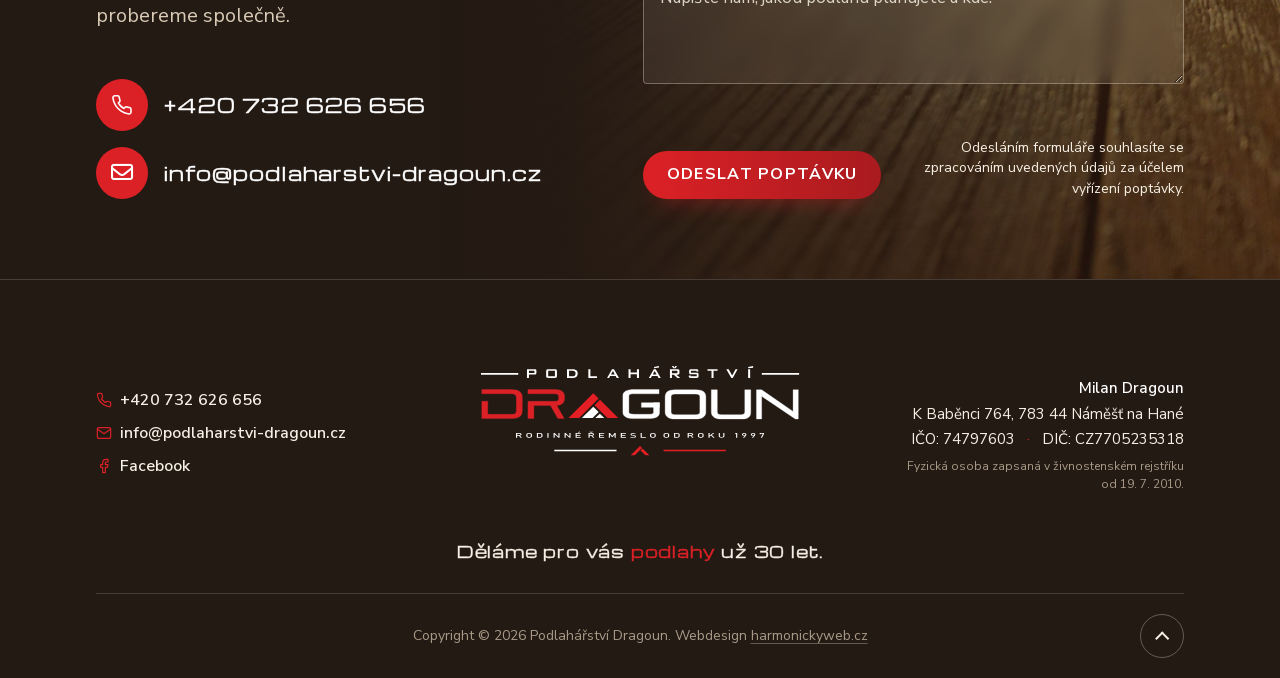
==== commit 158a4721: "Verze 0-12 Co-Authored-By: Claude Opus 5.5 <noreply@anthropic.com>" ====
--- a/index.html
+++ b/index.html
@@ -22,8 +22,8 @@
   <meta property="og:description"
     content="Rodinná tradice s láskou k podlahám. Poradíme s výběrem, připravíme podklad a položíme novou podlahu v Olomouci a okolí.">
   <meta property="og:image" content="https://podlaharstvi-dragoun.cz/og-image.jpg">
-  <meta property="og:image:width" content="1200">
-  <meta property="og:image:height" content="630">
+  <meta property="og:image:width" content="2400">
+  <meta property="og:image:height" content="1260">
   <meta property="og:image:alt" content="Logo Podlahářství Dragoun – rodinné řemeslo od roku 1997 – na fotografii dubové podlahy">
   <meta name="twitter:card" content="summary_large_image">
 
@@ -38,8 +38,8 @@
     imagesrcset="Obrazky/web/RD%20Velky%20Tynec/20250205_083930-hero-828.avif 828w, Obrazky/web/RD%20Velky%20Tynec/20250205_083930-hero-1280.avif 1280w, Obrazky/web/RD%20Velky%20Tynec/20250205_083930-hero-1920.avif 1920w, Obrazky/web/RD%20Velky%20Tynec/20250205_083930-hero-2560.avif 2560w"
     imagesizes="100vw" fetchpriority="high">
 
-  <link rel="stylesheet" href="style.css?v=0-11">
-  <script src="script.js?v=0-11" defer></script>
+  <link rel="stylesheet" href="style.css?v=0-12">
+  <script src="script.js?v=0-12" defer></script>
 
   <!-- Strukturovaná data: LocalBusiness -->
   <script type="application/ld+json">
--- a/style.css
+++ b/style.css
@@ -663,6 +663,20 @@
       linear-gradient(to top, rgba(36, 26, 20, 0.45) 0%, rgba(36, 26, 20, 0) 30%);
   }
 }
+@media (min-width: 64em) and (max-width: 79.99em) {
+  /* menší notebooky: text zabírá větší část šířky a sahá do světlé části fotky (okno, slunce na podlaze) –
+     tmavý přechod sahá dál doprava, aby nadpis měl kontrast aspoň 3 : 1 */
+  .hero__media::before {
+    background:
+      linear-gradient(90deg,
+        rgba(36, 26, 20, 0.94) 0%,
+        rgba(36, 26, 20, 0.86) 40%,
+        rgba(36, 26, 20, 0.66) 62%,
+        rgba(36, 26, 20, 0.2) 85%,
+        rgba(36, 26, 20, 0) 100%),
+      linear-gradient(to top, rgba(36, 26, 20, 0.45) 0%, rgba(36, 26, 20, 0) 30%);
+  }
+}
 
 /* Card – karty služeb s ilustrací (Obrazky/web/ilustrace) */
 .card {
@@ -818,6 +832,7 @@
 
 /* About – sekce O nás: fotka jako zaoblená karta vlevo, text vpravo; razítko přesahuje přes roh fotky */
 .about { display: grid; gap: var(--space-7); align-items: center; }
+.section:has(> .about) { overflow-x: clip; }   /* pootočené razítko na nejužších telefonech (320 px) přesahovalo o 2 px za okraj obrazovky */
 .about__photo { position: relative; width: 100%; max-width: 28rem; margin: 0; }
 .about__photo picture { display: block; aspect-ratio: 4 / 5; border-radius: var(--radius-card); overflow: hidden; box-shadow: var(--shadow-md); }
 .about__photo img { width: 100%; height: 100%; object-fit: cover; object-position: 50% 0%; }
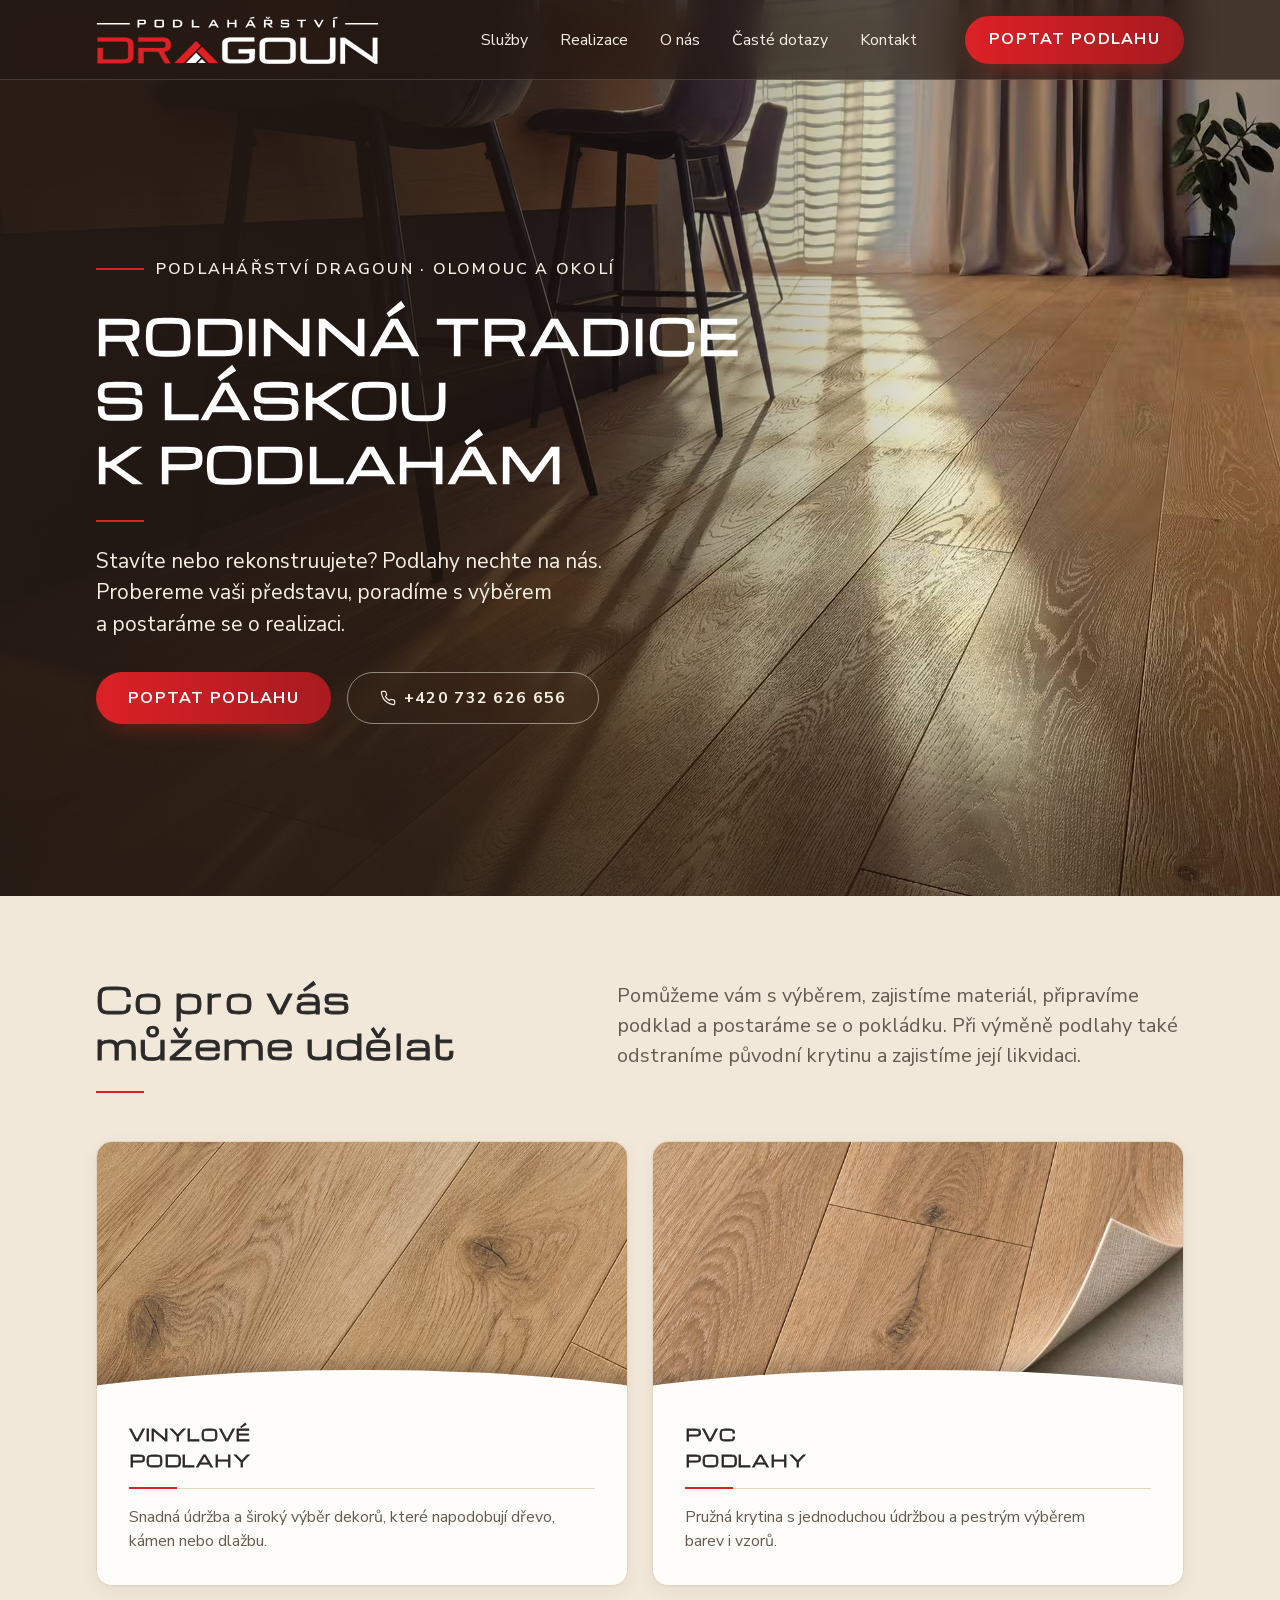
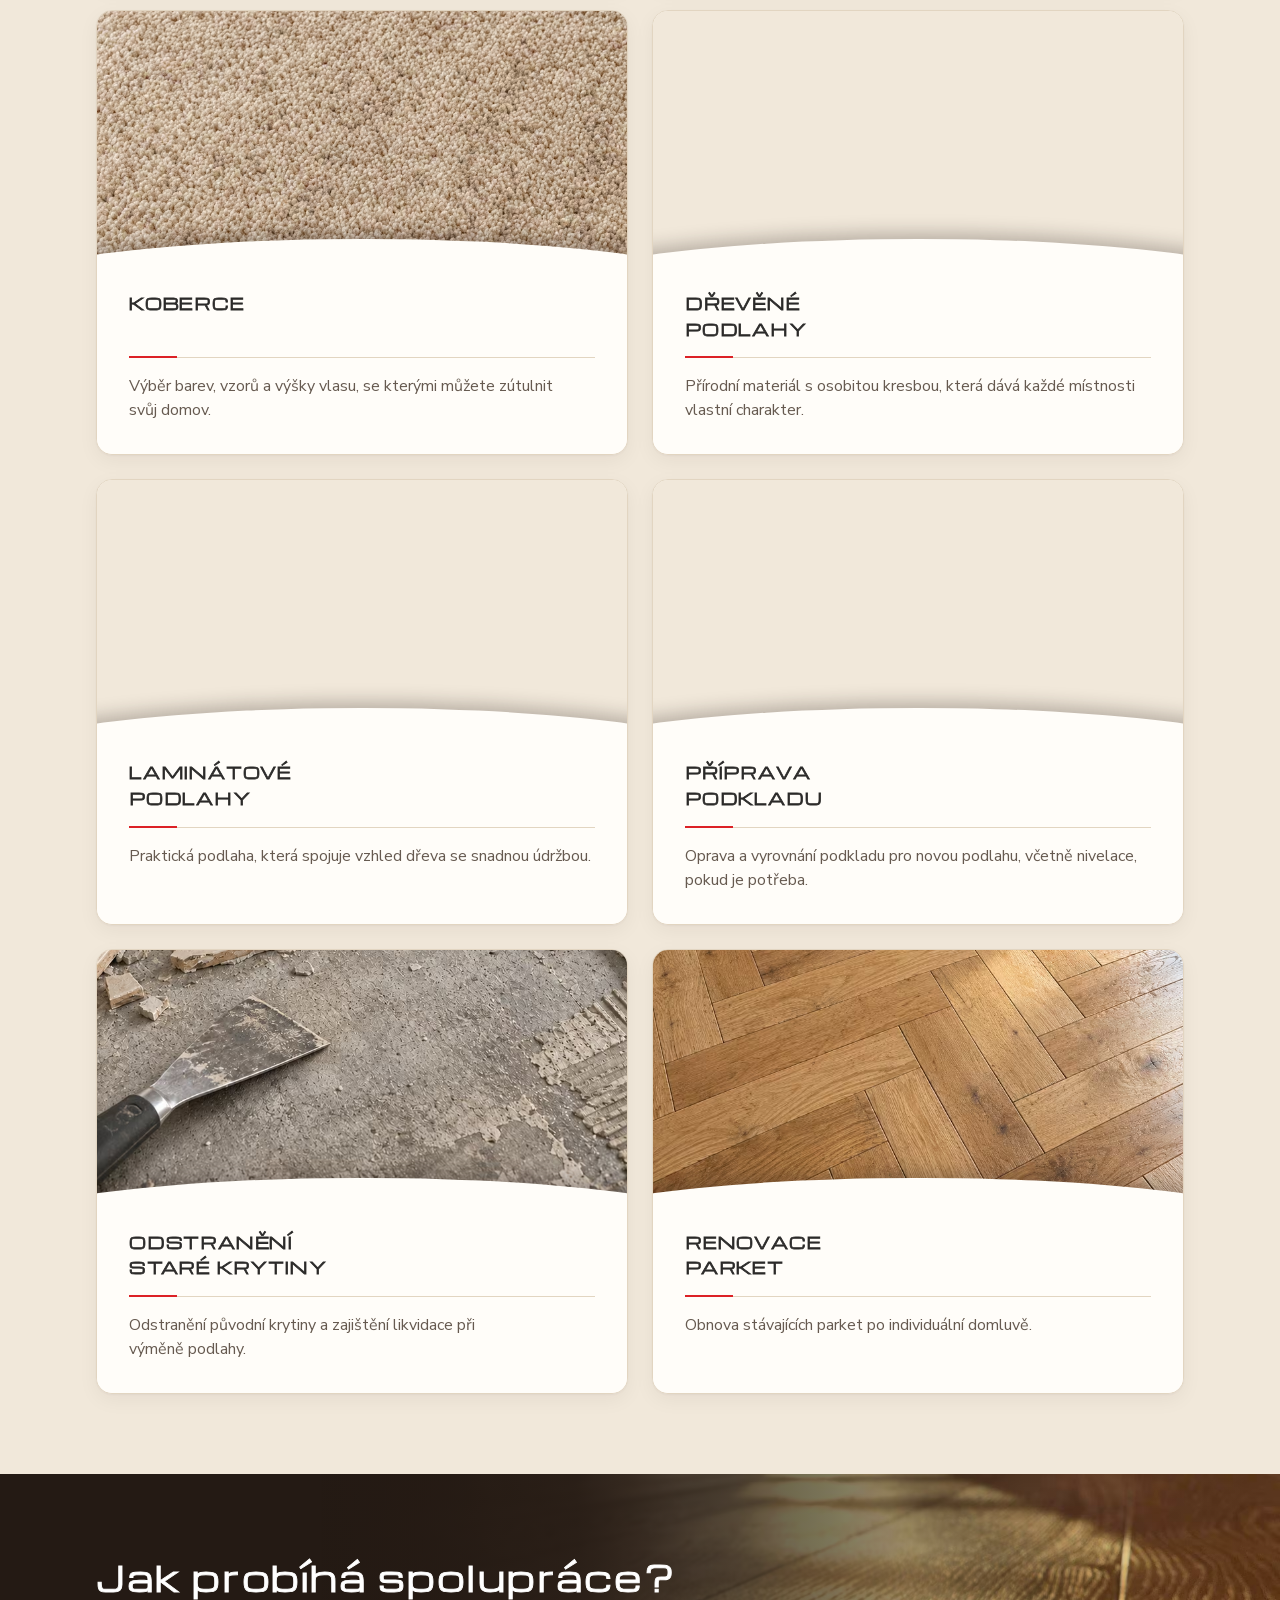
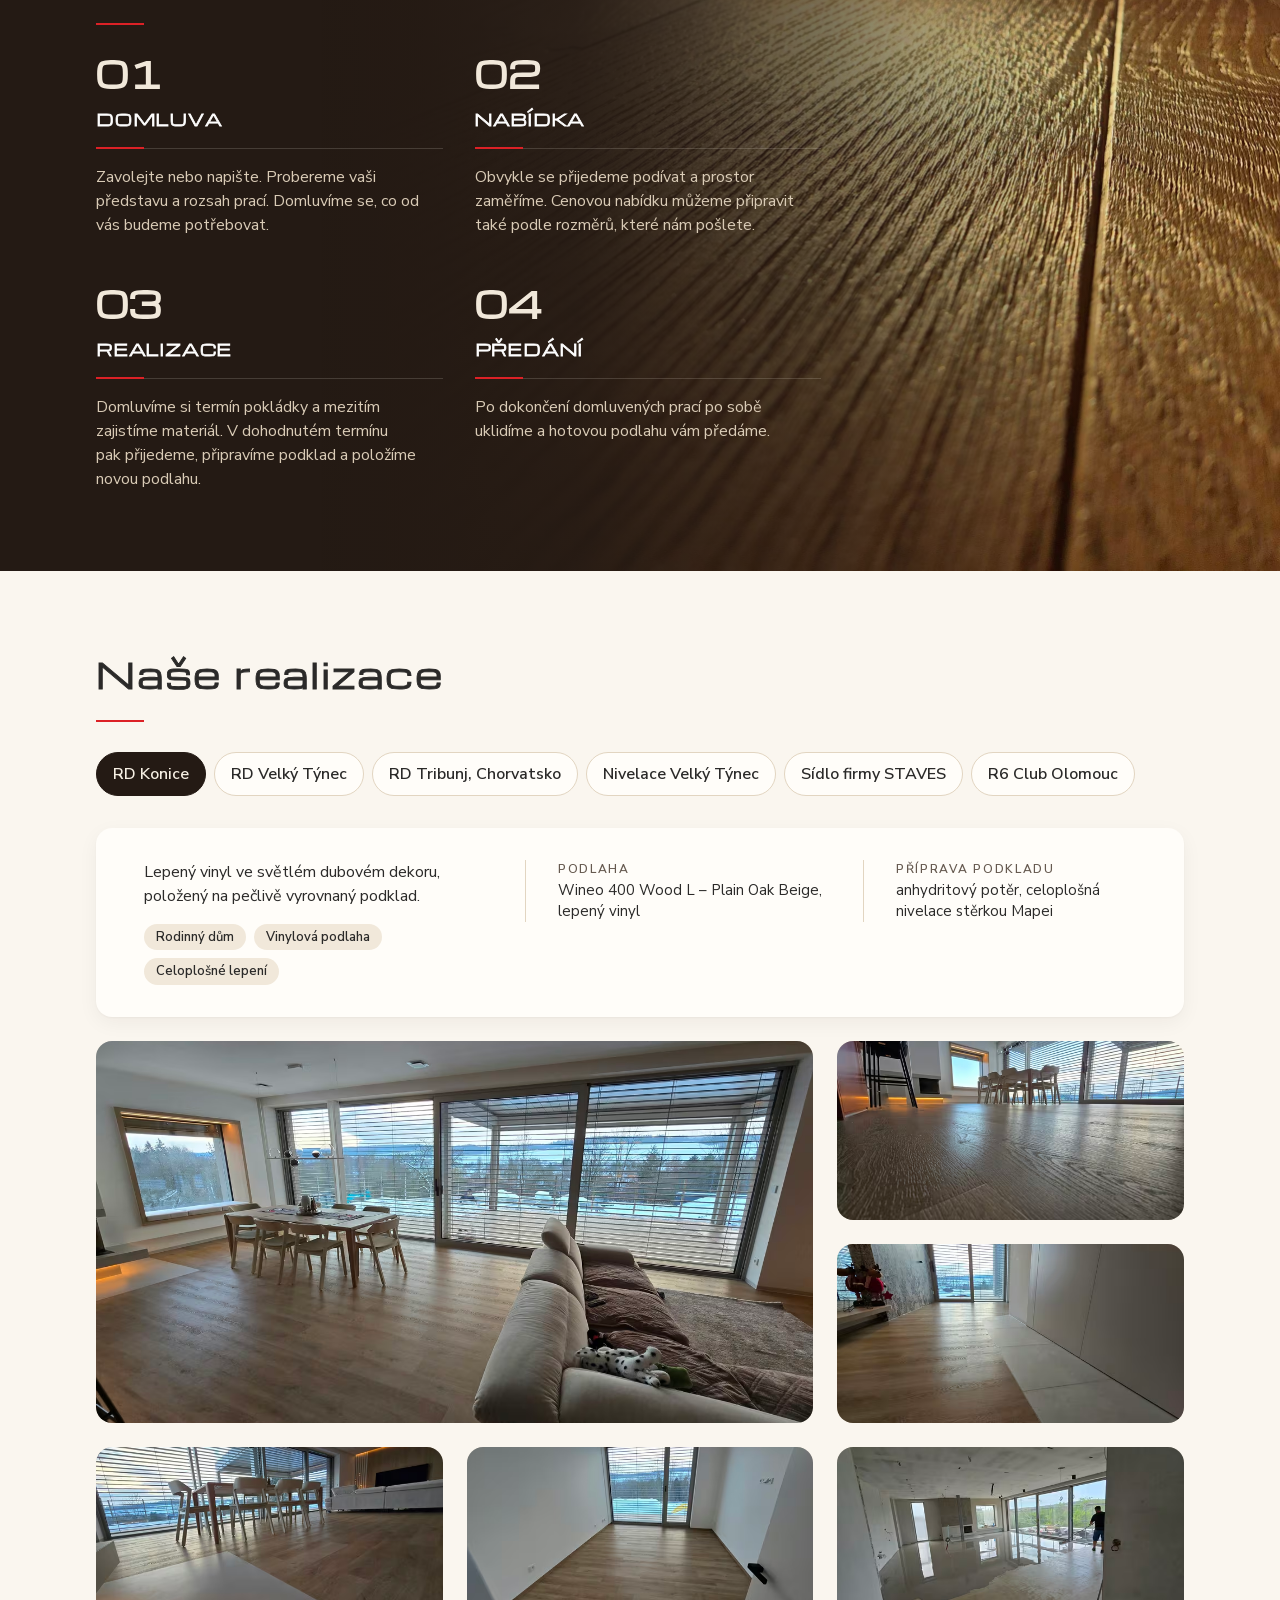
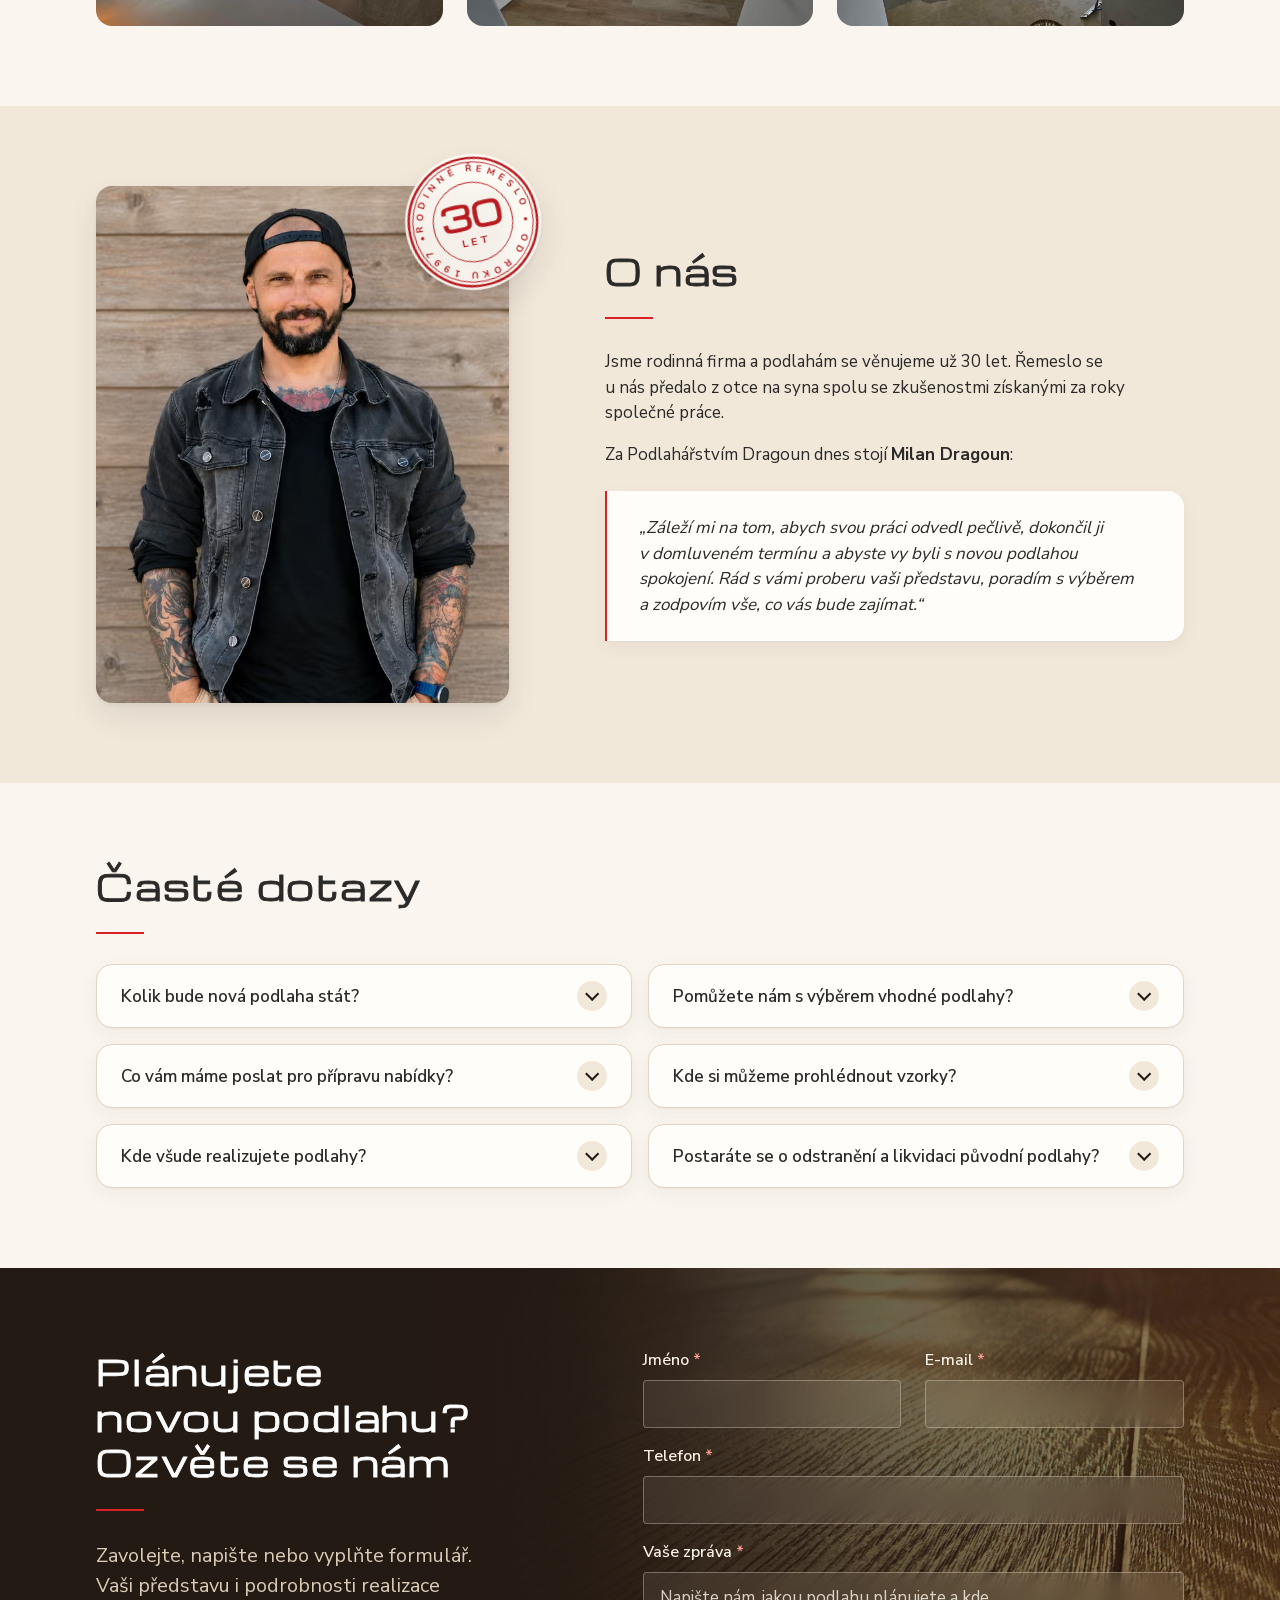
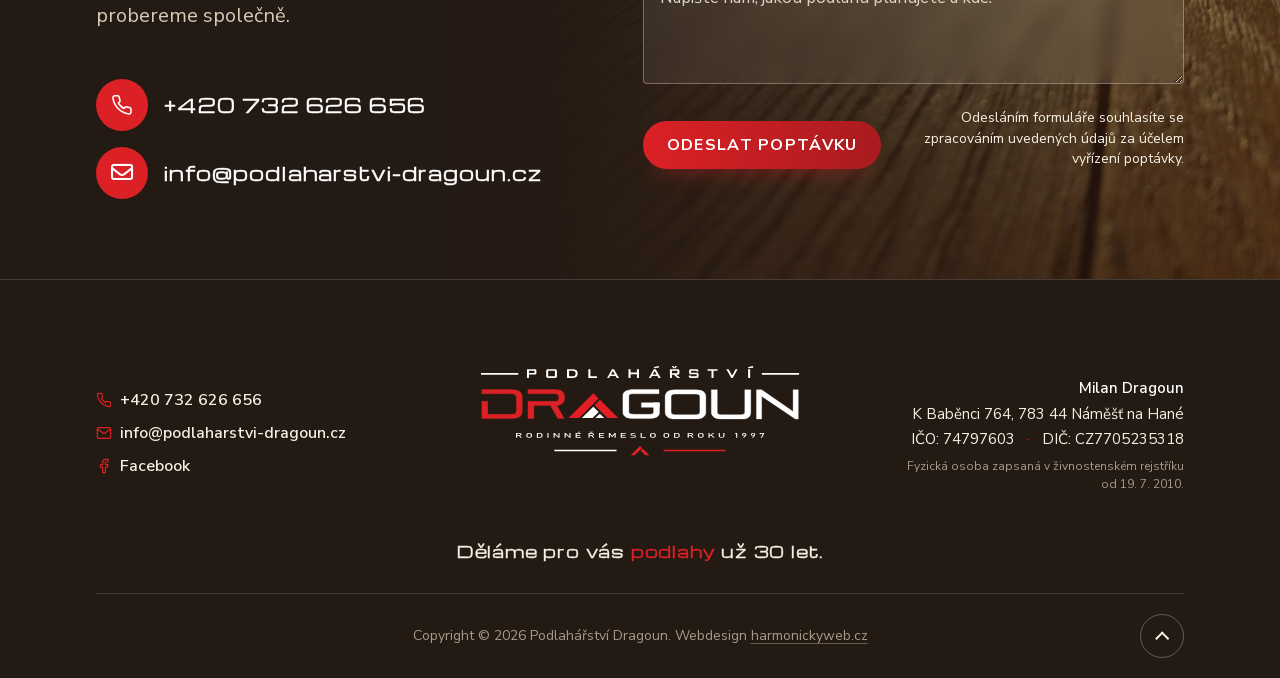
==== commit 9e7a6865: "Verze 0-13 Co-Authored-By: Claude Opus 5.5 <noreply@anthropic.com>" ====
--- a/index.html
+++ b/index.html
@@ -38,8 +38,8 @@
     imagesrcset="Obrazky/web/RD%20Velky%20Tynec/20250205_083930-hero-828.avif 828w, Obrazky/web/RD%20Velky%20Tynec/20250205_083930-hero-1280.avif 1280w, Obrazky/web/RD%20Velky%20Tynec/20250205_083930-hero-1920.avif 1920w, Obrazky/web/RD%20Velky%20Tynec/20250205_083930-hero-2560.avif 2560w"
     imagesizes="100vw" fetchpriority="high">
 
-  <link rel="stylesheet" href="style.css?v=0-12">
-  <script src="script.js?v=0-12" defer></script>
+  <link rel="stylesheet" href="style.css?v=0-13">
+  <script src="script.js?v=0-13" defer></script>
 
   <!-- Strukturovaná data: LocalBusiness -->
   <script type="application/ld+json">
--- a/style.css
+++ b/style.css
@@ -225,11 +225,12 @@
   background-position: center top;   /* nahoře podlaha ubíhá ke světlu od okna */
 }
 /* mobil a tablet: vlastní výřez fotky (širší pohled na několik prken se sluneční skvrnou, 083347-podlaha-mobil),
-   ve dvojnásobné šířce ukotvený dole; nad ním plná tmavá barva, světlejší přechod než na desktopu */
+   ve dvojnásobné šířce ukotvený dole; nad ním plná tmavá barva. Fotka (1200 × 840) je vysoká 140vw, takže horní
+   hrana fotky leží na calc(100% - 140vw) – odtud přechod plynule odkrývá fotku, aby nevznikl ostrý předěl */
 @media (max-width: 63.99em) {
   .section--reveal-floor {
-    background-image: linear-gradient(180deg, rgba(36, 26, 20, 0.9) 0%, rgba(36, 26, 20, 0.72) 40%, rgba(36, 26, 20, 0.5) 100%), url('Obrazky/web/RD Velky Tynec/20250205_083347-podlaha-mobil-1200.jpg');
-    background-image: linear-gradient(180deg, rgba(36, 26, 20, 0.9) 0%, rgba(36, 26, 20, 0.72) 40%, rgba(36, 26, 20, 0.5) 100%), image-set(url('Obrazky/web/RD Velky Tynec/20250205_083347-podlaha-mobil-1200.avif') type('image/avif'), url('Obrazky/web/RD Velky Tynec/20250205_083347-podlaha-mobil-1200.jpg') type('image/jpeg'));
+    background-image: linear-gradient(180deg, rgb(36, 26, 20) 0%, rgb(36, 26, 20) calc(100% - 140vw), rgba(36, 26, 20, 0.72) calc(100% - 95vw), rgba(36, 26, 20, 0.5) 100%), url('Obrazky/web/RD Velky Tynec/20250205_083347-podlaha-mobil-1200.jpg');
+    background-image: linear-gradient(180deg, rgb(36, 26, 20) 0%, rgb(36, 26, 20) calc(100% - 140vw), rgba(36, 26, 20, 0.72) calc(100% - 95vw), rgba(36, 26, 20, 0.5) 100%), image-set(url('Obrazky/web/RD Velky Tynec/20250205_083347-podlaha-mobil-1200.avif') type('image/avif'), url('Obrazky/web/RD Velky Tynec/20250205_083347-podlaha-mobil-1200.jpg') type('image/jpeg'));
     background-size: 100% 100%, 200% auto;
     background-position: 0 0, center bottom;
     background-repeat: no-repeat;
@@ -1249,6 +1250,10 @@
   .contact__info { display: flex; flex-direction: column; }
   .contact .section__header { margin-bottom: 0; }
   .contact .contact-list { margin-top: auto; padding-top: var(--space-7); }
+  /* script.js změří výšku formuláře bez hlášek – sloupec s kontakty ji drží, takže když formulář hláškami
+     naroste, telefon a e-mail zůstanou na místě a volné místo vznikne až pod nimi */
+  .contact.contact--fixed-info { align-items: start; }
+  .contact--fixed-info .contact__info { min-height: var(--contact-info-height); }
   /* optické zarovnání vršku písmen: verzálky nadpisu jsou 0,345 em pod horní hranou řádku, popisky pole 0,374 em */
   .contact .form { display: flex; flex-direction: column; justify-content: space-between; margin-top: calc(var(--fs-h2) * 0.345 - 0.374rem); }
   /* formulář leží nad dřevem – v kontaktu tmavší přechod, aby popisky a pole zůstaly čitelné */
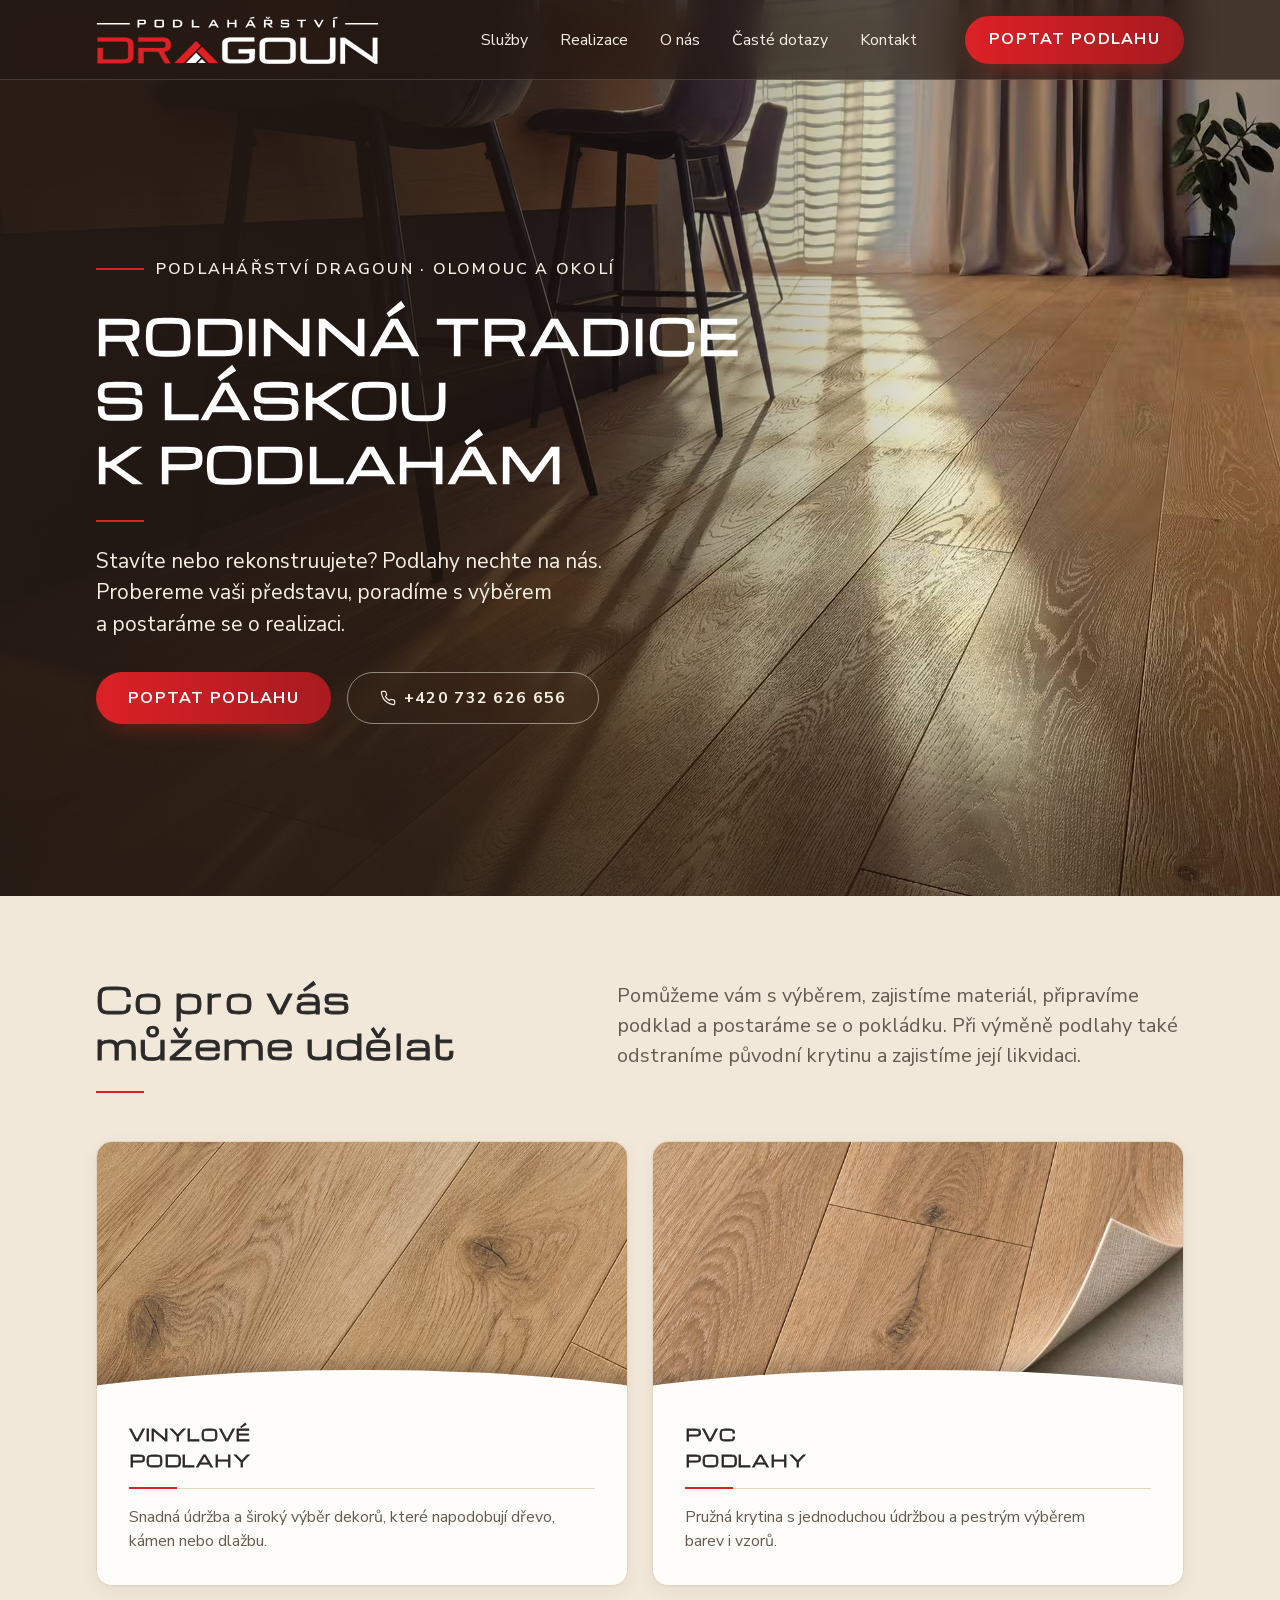
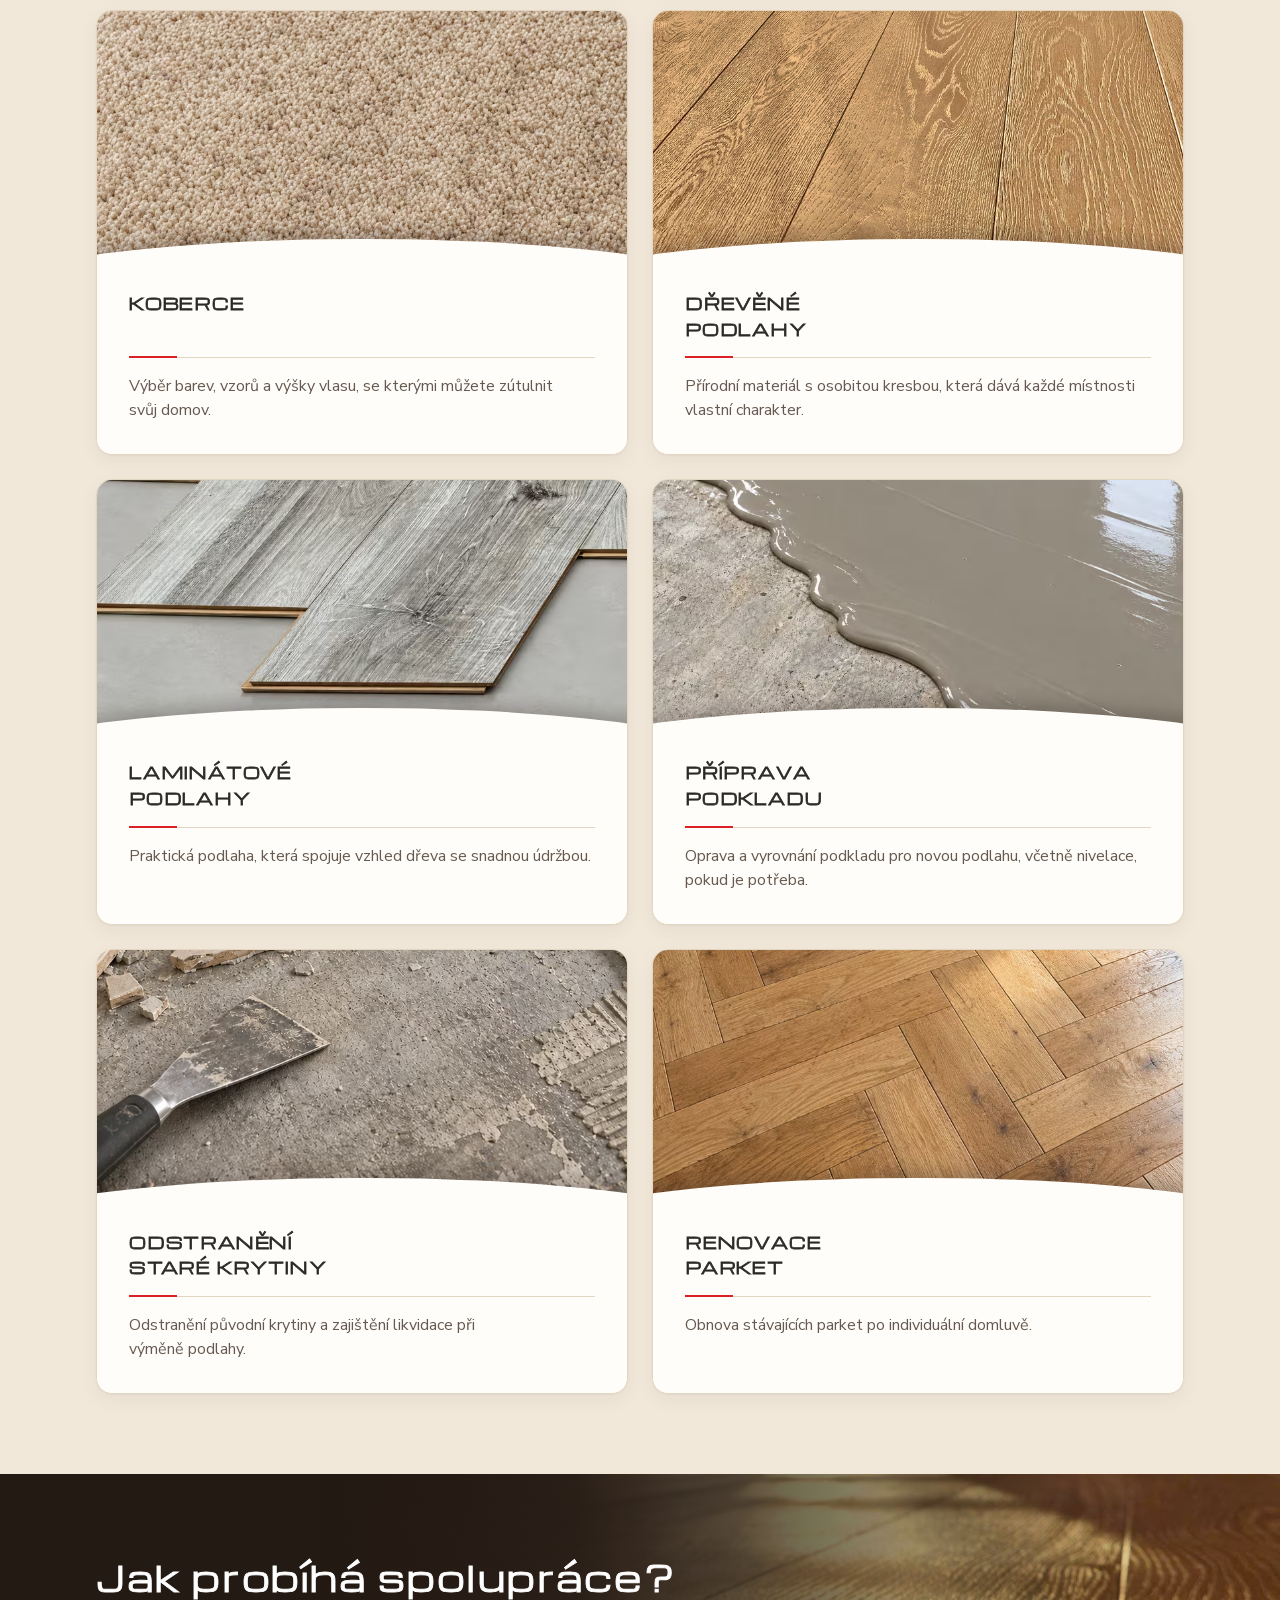
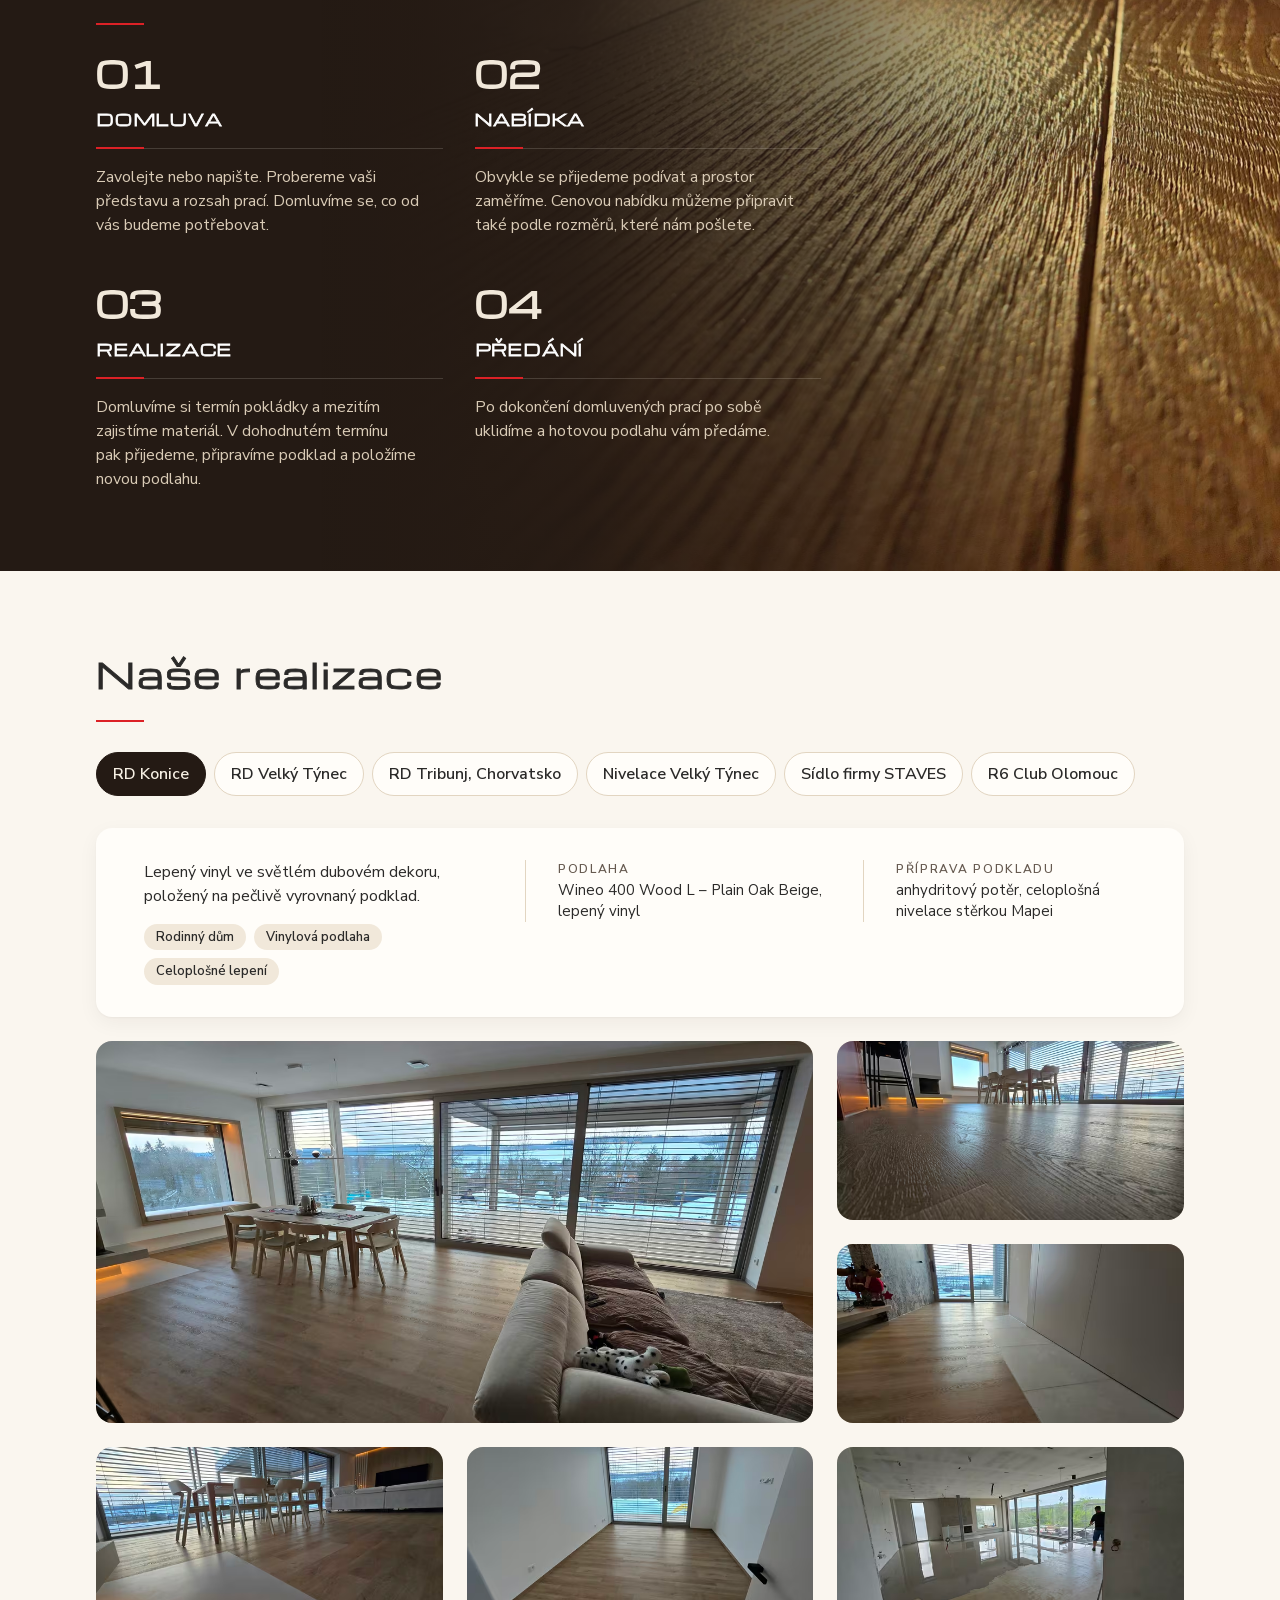
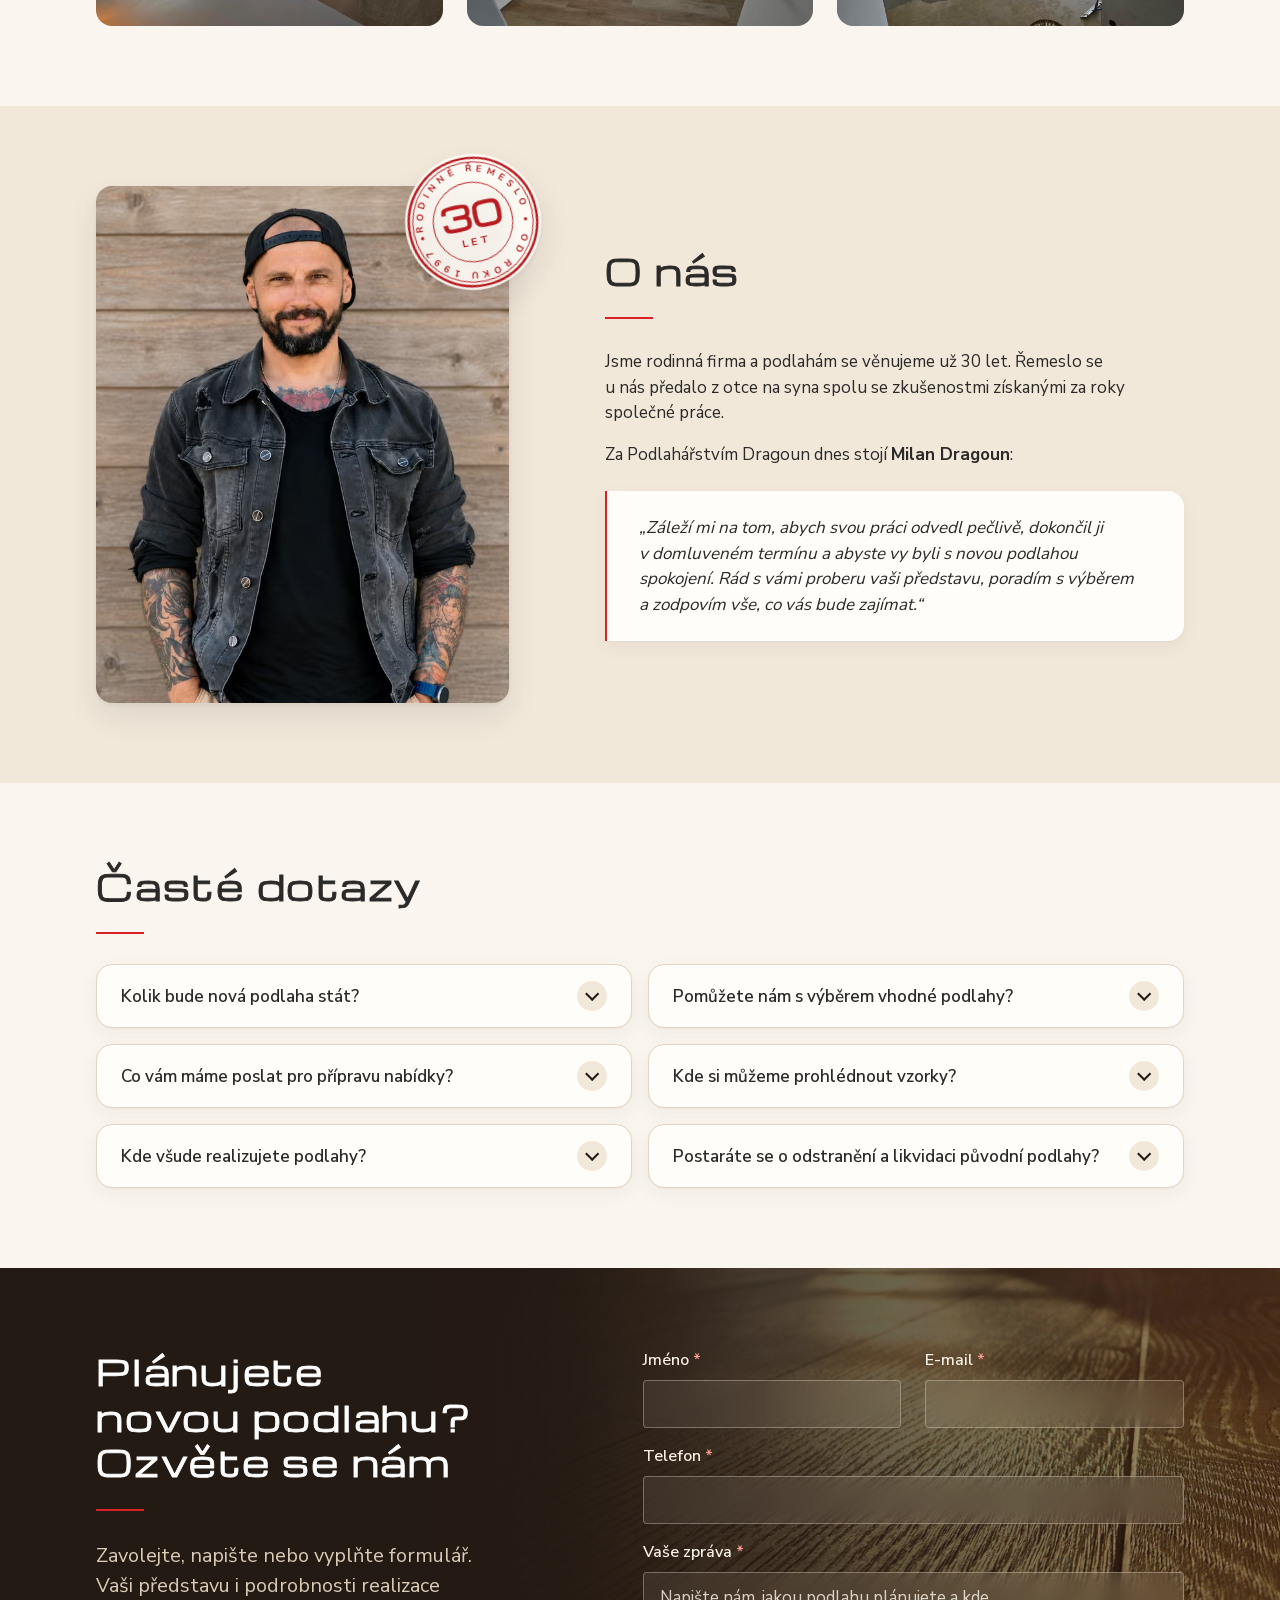
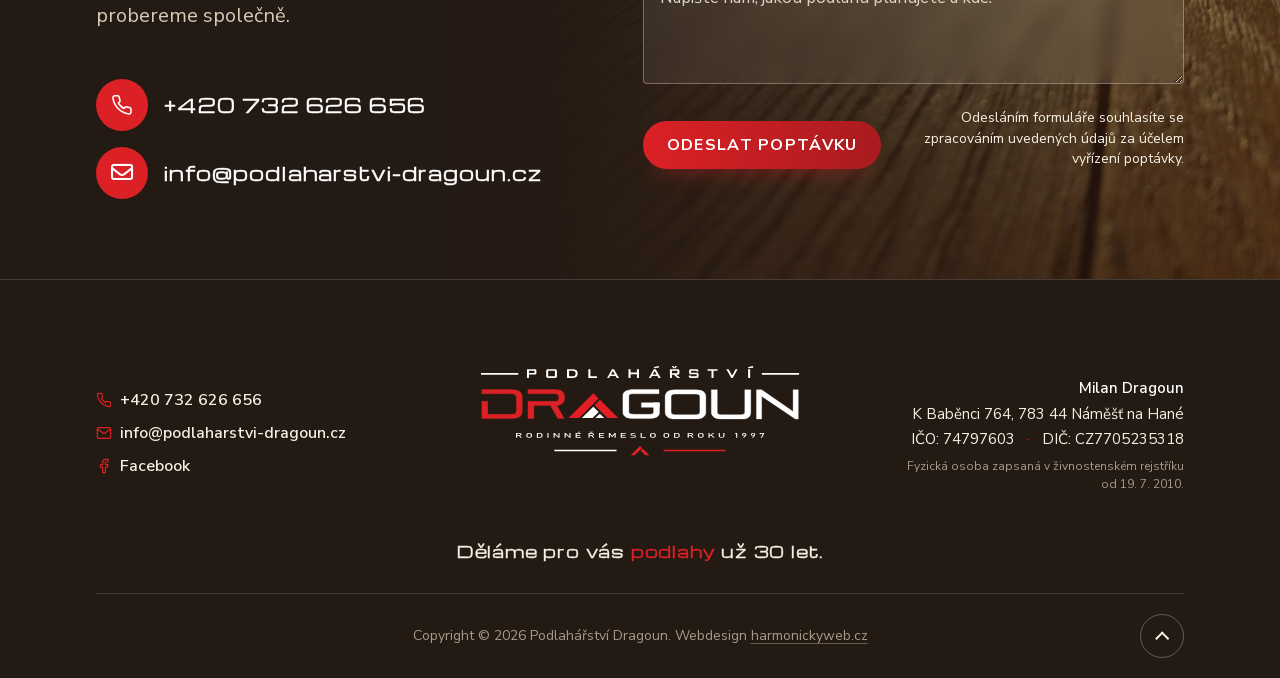
==== commit dfeb2318: "Verze 0-14 Co-Authored-By: Claude Opus 5.5 <noreply@anthropic.com>" ====
--- a/index.html
+++ b/index.html
@@ -38,8 +38,8 @@
     imagesrcset="Obrazky/web/RD%20Velky%20Tynec/20250205_083930-hero-828.avif 828w, Obrazky/web/RD%20Velky%20Tynec/20250205_083930-hero-1280.avif 1280w, Obrazky/web/RD%20Velky%20Tynec/20250205_083930-hero-1920.avif 1920w, Obrazky/web/RD%20Velky%20Tynec/20250205_083930-hero-2560.avif 2560w"
     imagesizes="100vw" fetchpriority="high">
 
-  <link rel="stylesheet" href="style.css?v=0-13">
-  <script src="script.js?v=0-13" defer></script>
+  <link rel="stylesheet" href="style.css?v=0-14">
+  <script src="script.js?v=0-14" defer></script>
 
   <!-- Strukturovaná data: LocalBusiness -->
   <script type="application/ld+json">
@@ -1487,7 +1487,7 @@
         <address class="footer__company">
           <span class="footer__company-name">Milan Dragoun</span><br>
           K&nbsp;Baběnci 764, 783&nbsp;44 Náměšť na&nbsp;Hané<br>
-          IČO: 74797603 <span class="footer__sep" aria-hidden="true">·</span> DIČ: CZ7705235318
+          IČO:&nbsp;74797603 <span class="footer__sep" aria-hidden="true">·</span> <span class="footer__dic">DIČ:&nbsp;CZ7705235318</span>
           <span class="footer__note">Fyzická osoba zapsaná v&nbsp;živnostenském rejstříku
             od&nbsp;19.&nbsp;7.&nbsp;2010.</span>
         </address>
--- a/style.css
+++ b/style.css
@@ -1377,6 +1377,14 @@
   .footer__main { justify-items: center; text-align: center; }
   .footer__logo { justify-self: center; }
   .footer__contacts { justify-items: center; }
+  /* kontakty, firemní údaje i zalomené motto se stejným rozestupem řádků 30 px */
+  .footer__contacts { gap: 0; }
+  .footer .footer__contact, .footer .footer__company, .footer .footer__claim { line-height: 1.875rem; }
+}
+/* nejužší telefony: DIČ se nevejde vedle IČO – dá se na vlastní řádek a tečka mezi nimi zmizí */
+@media (max-width: 22.49em) {
+  .footer__company .footer__sep { display: none; }
+  .footer__dic { display: block; }
 }
 @media (min-width: 64em) {
   /* tři části: logo vlevo, kontakt přesně uprostřed, údaje vpravo; svisle na střed */
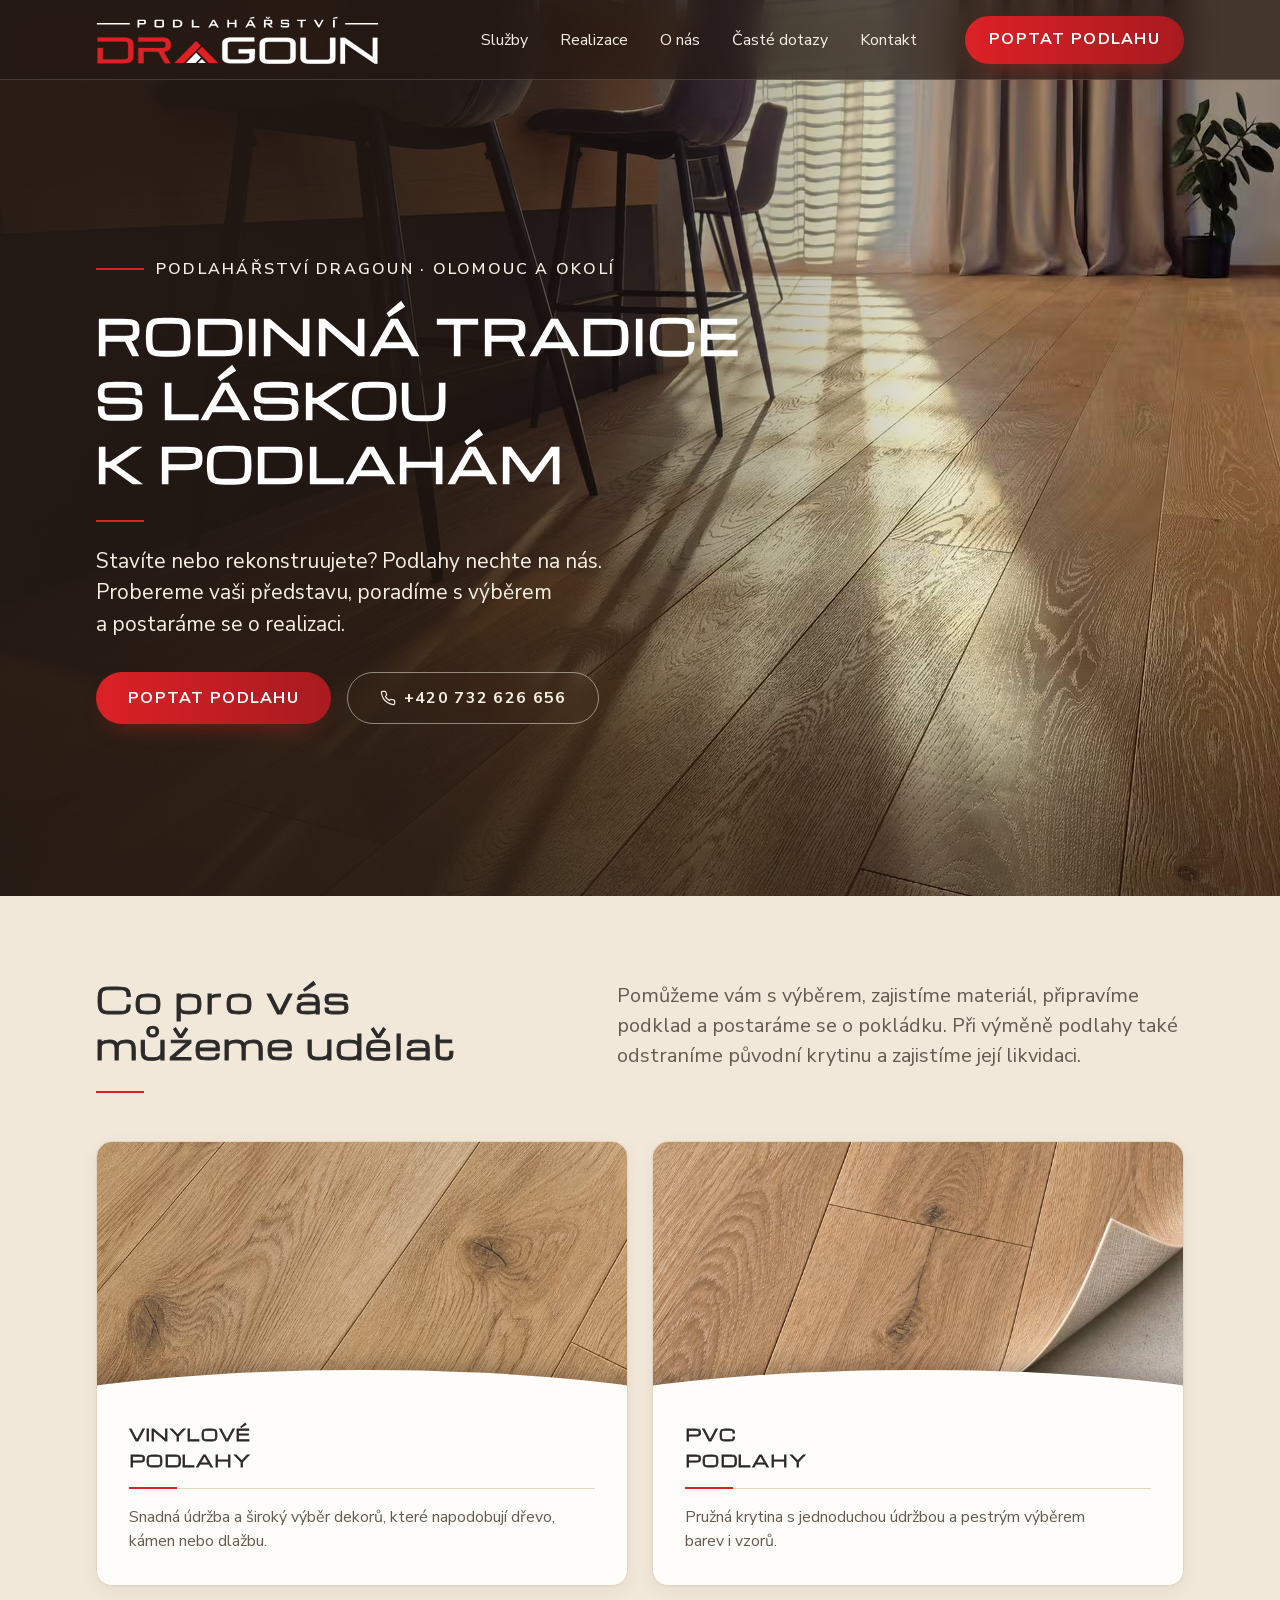
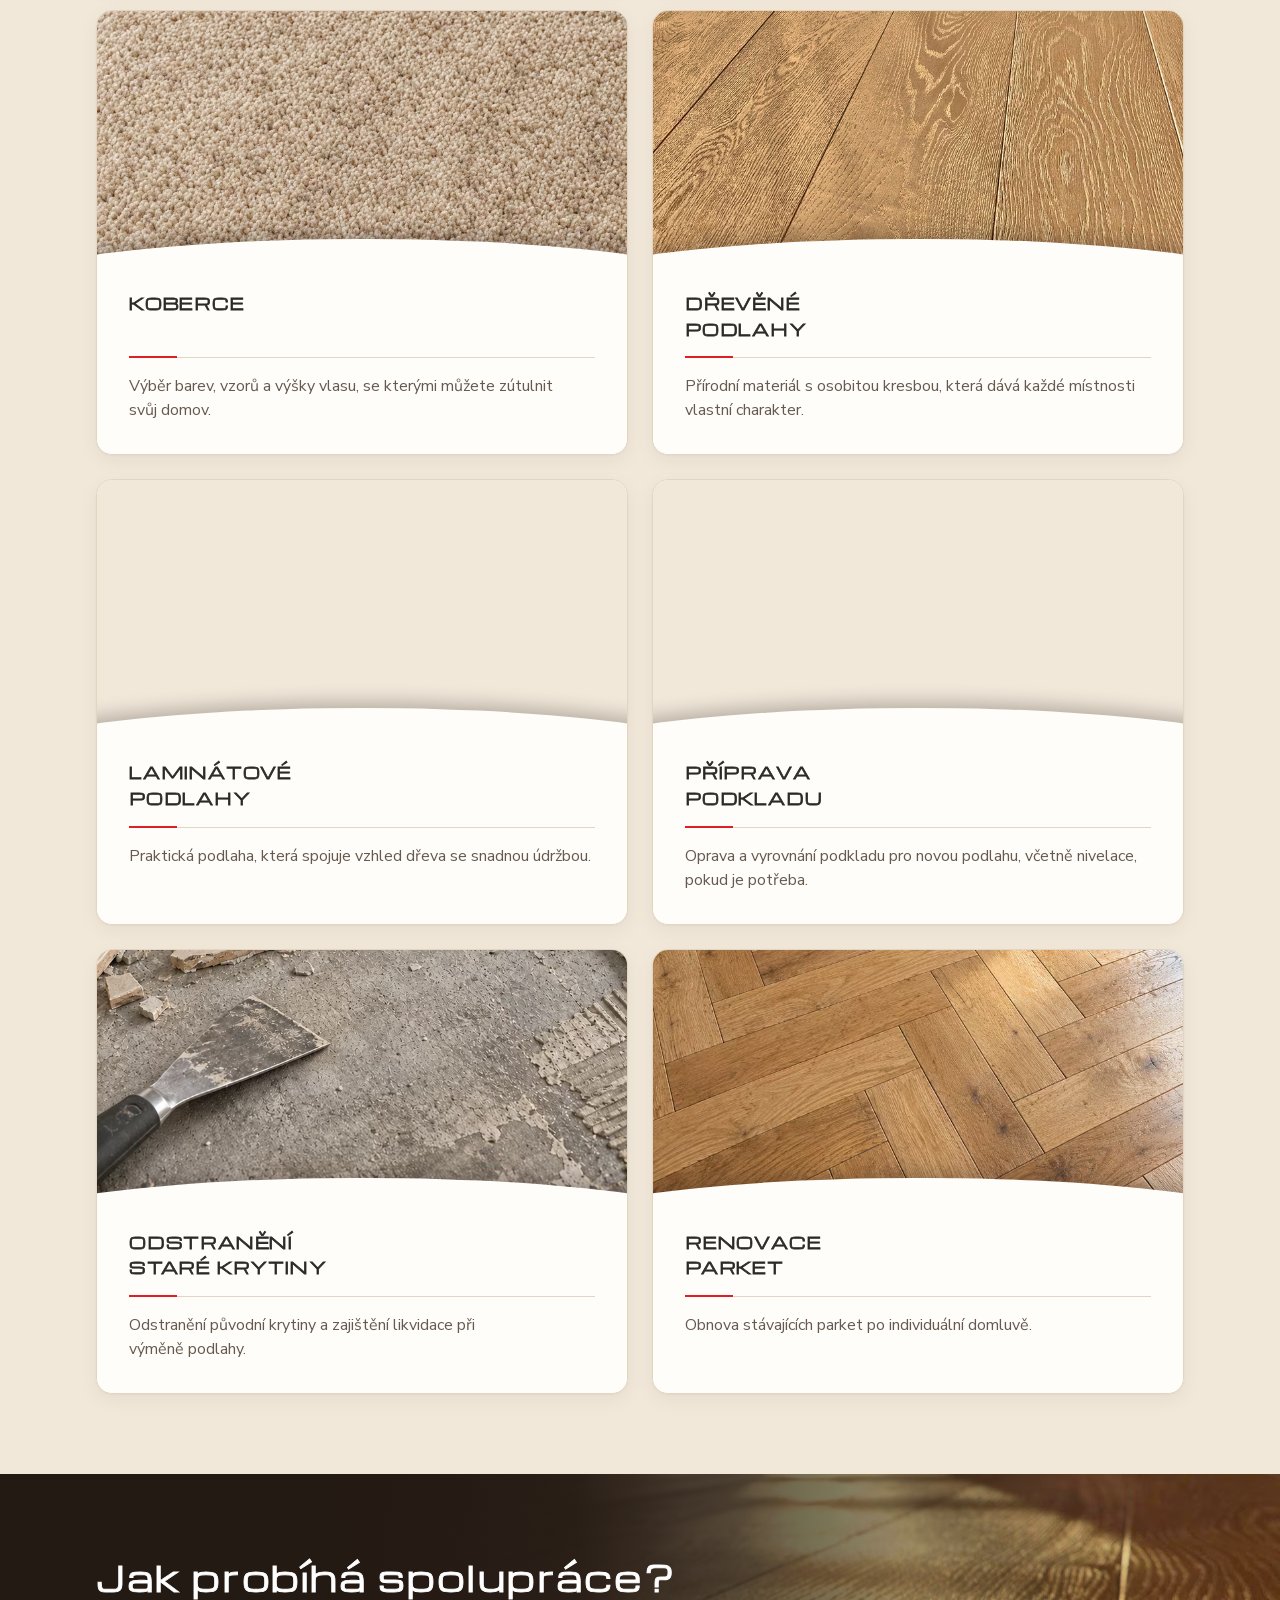
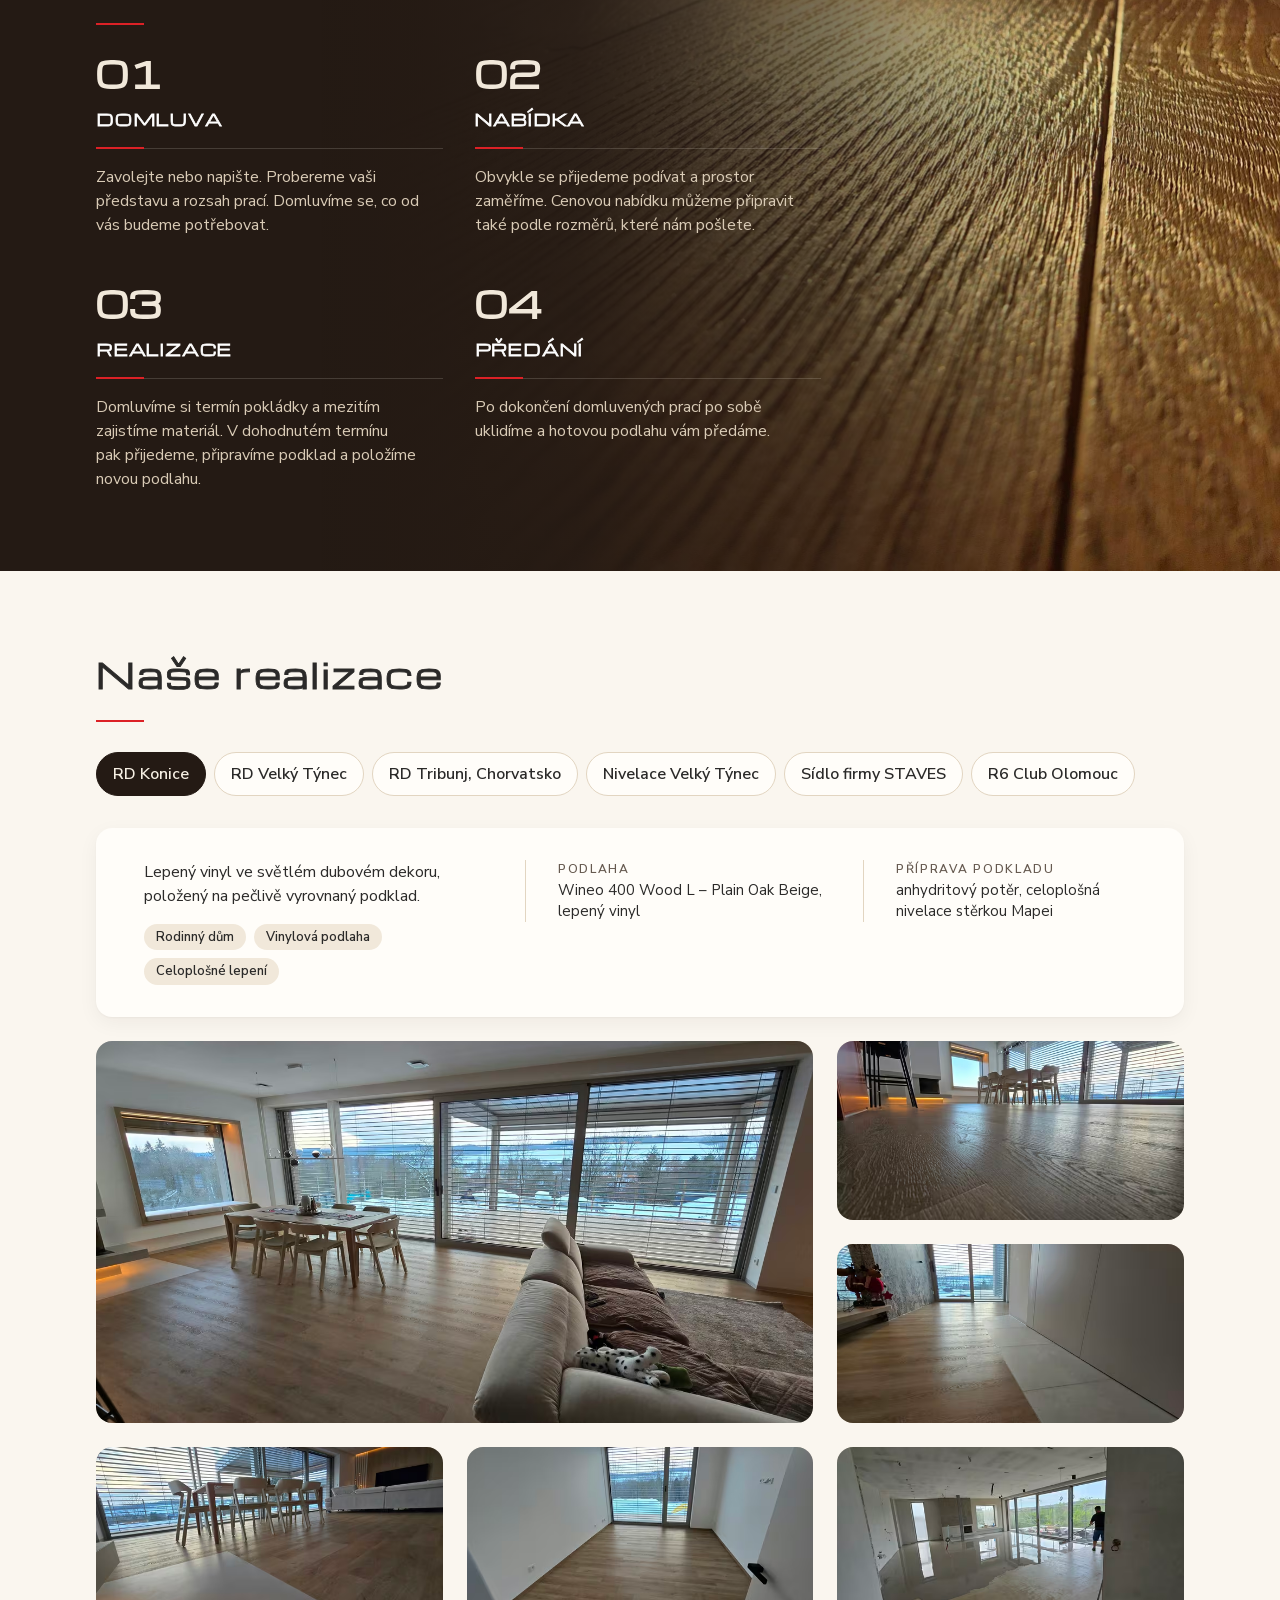
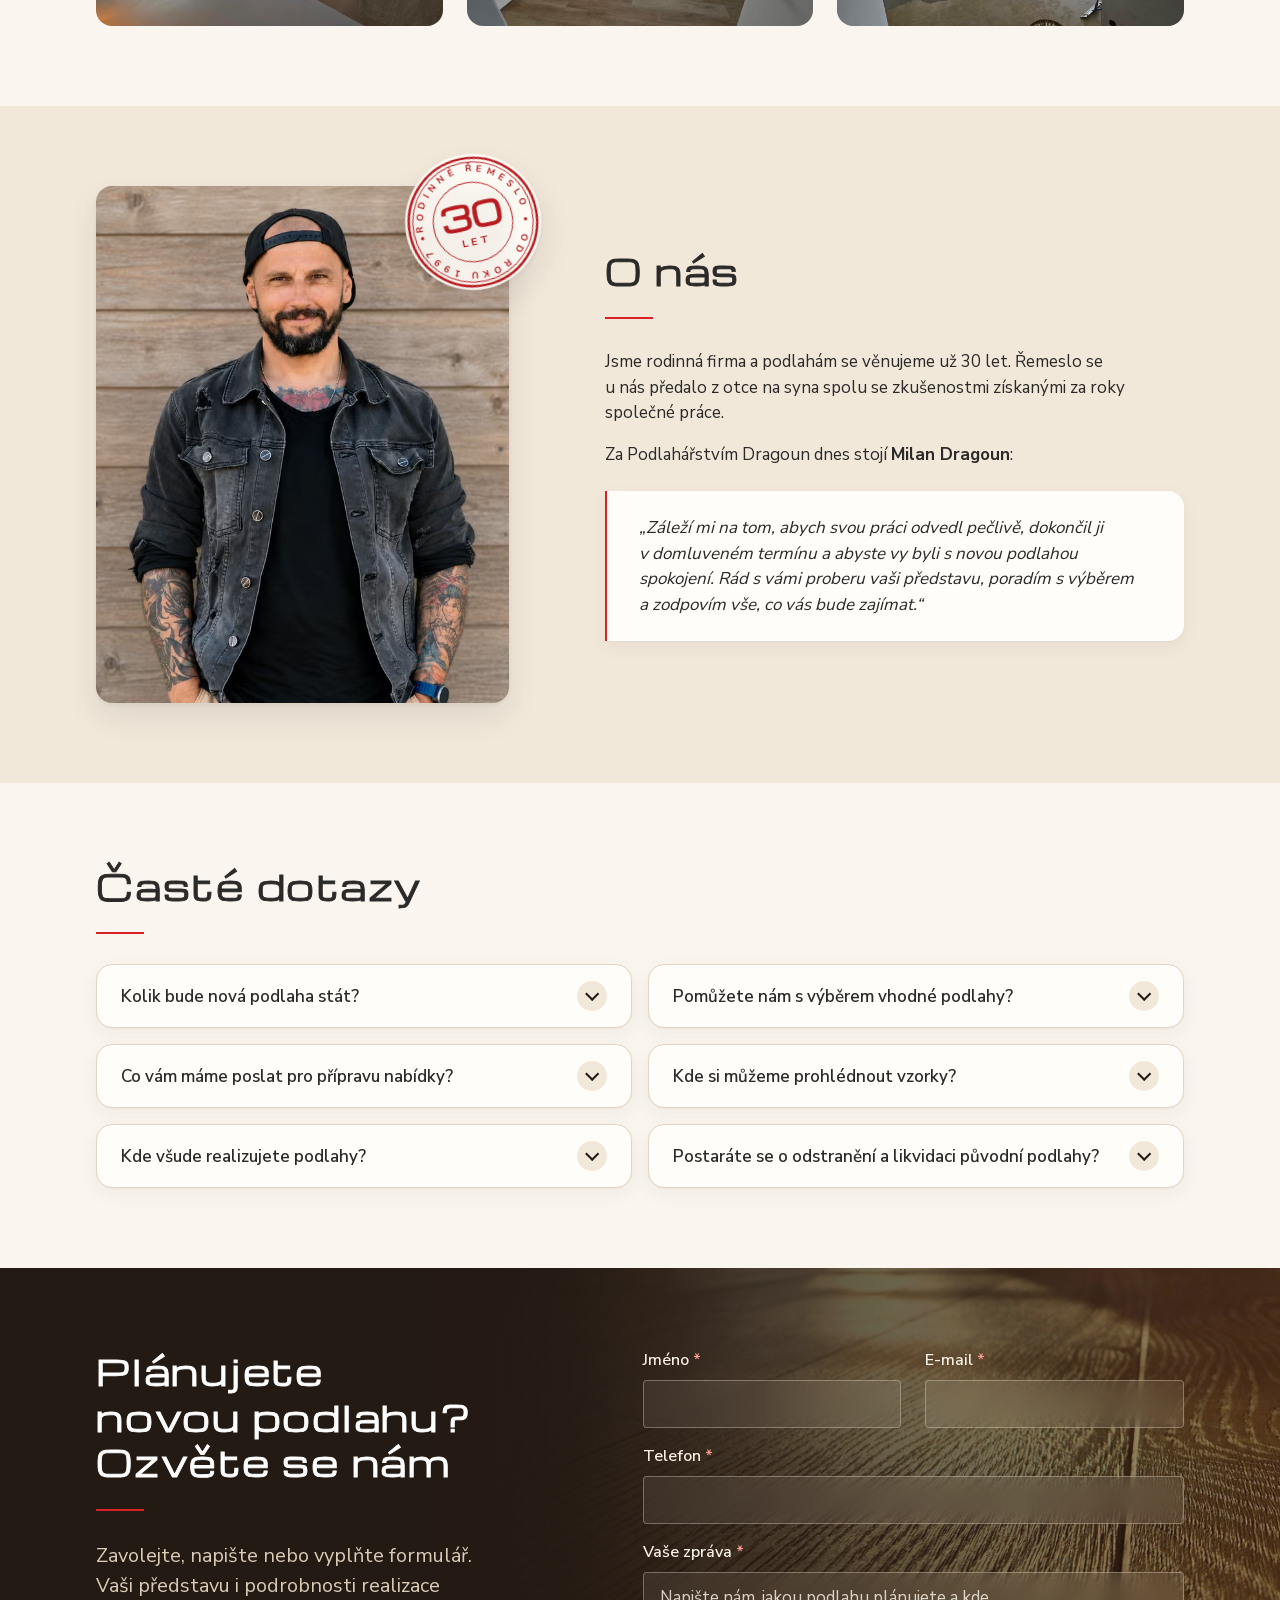
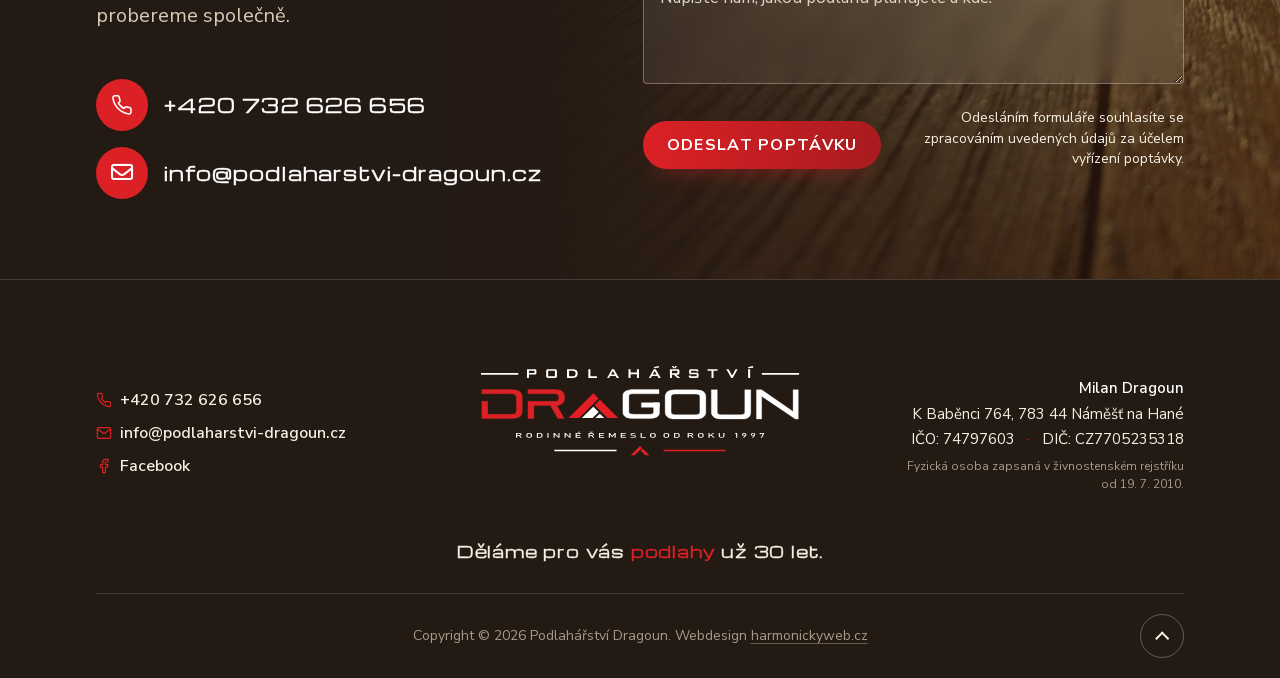
==== commit ede53a14: "Verze 0-15 Co-Authored-By: Claude Opus 5.5 <noreply@anthropic.com>" ====
--- a/index.html
+++ b/index.html
@@ -38,8 +38,8 @@
     imagesrcset="Obrazky/web/RD%20Velky%20Tynec/20250205_083930-hero-828.avif 828w, Obrazky/web/RD%20Velky%20Tynec/20250205_083930-hero-1280.avif 1280w, Obrazky/web/RD%20Velky%20Tynec/20250205_083930-hero-1920.avif 1920w, Obrazky/web/RD%20Velky%20Tynec/20250205_083930-hero-2560.avif 2560w"
     imagesizes="100vw" fetchpriority="high">
 
-  <link rel="stylesheet" href="style.css?v=0-14">
-  <script src="script.js?v=0-14" defer></script>
+  <link rel="stylesheet" href="style.css?v=0-15">
+  <script src="script.js?v=0-15" defer></script>
 
   <!-- Strukturovaná data: LocalBusiness -->
   <script type="application/ld+json">
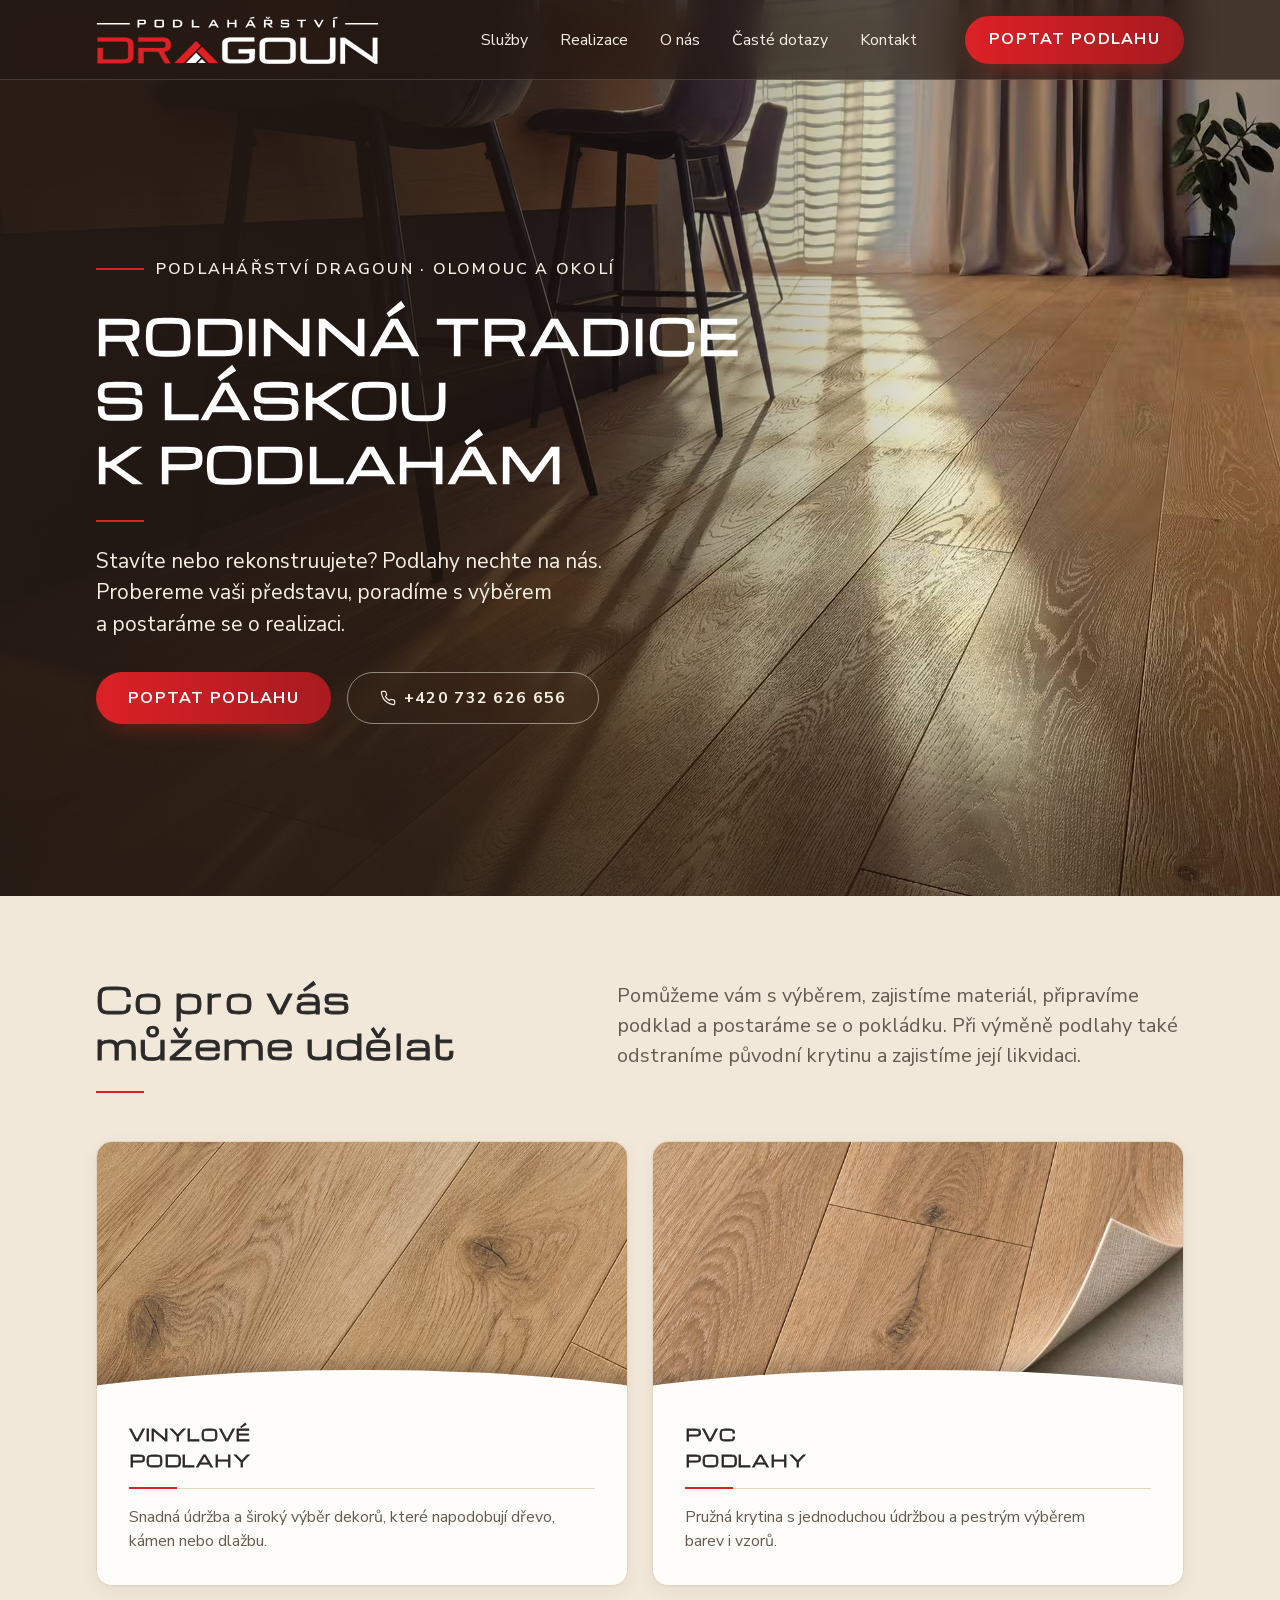
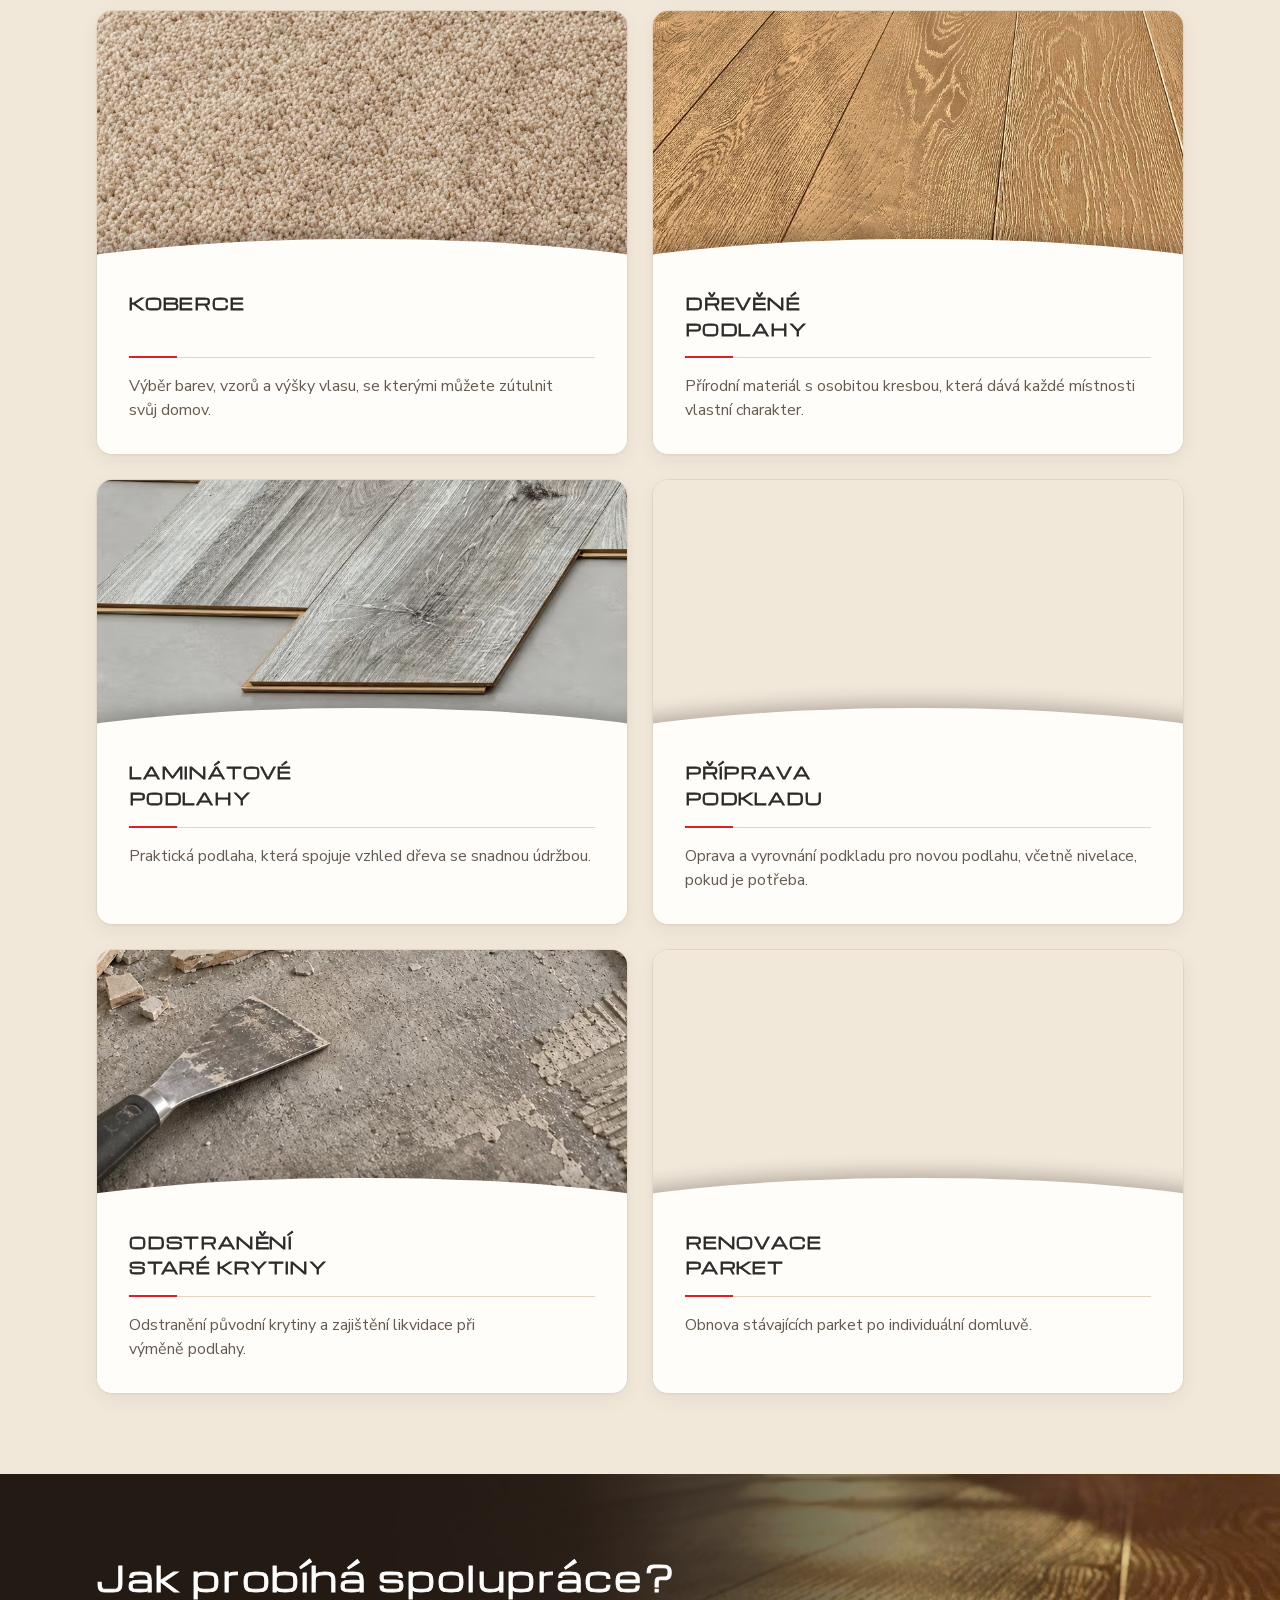
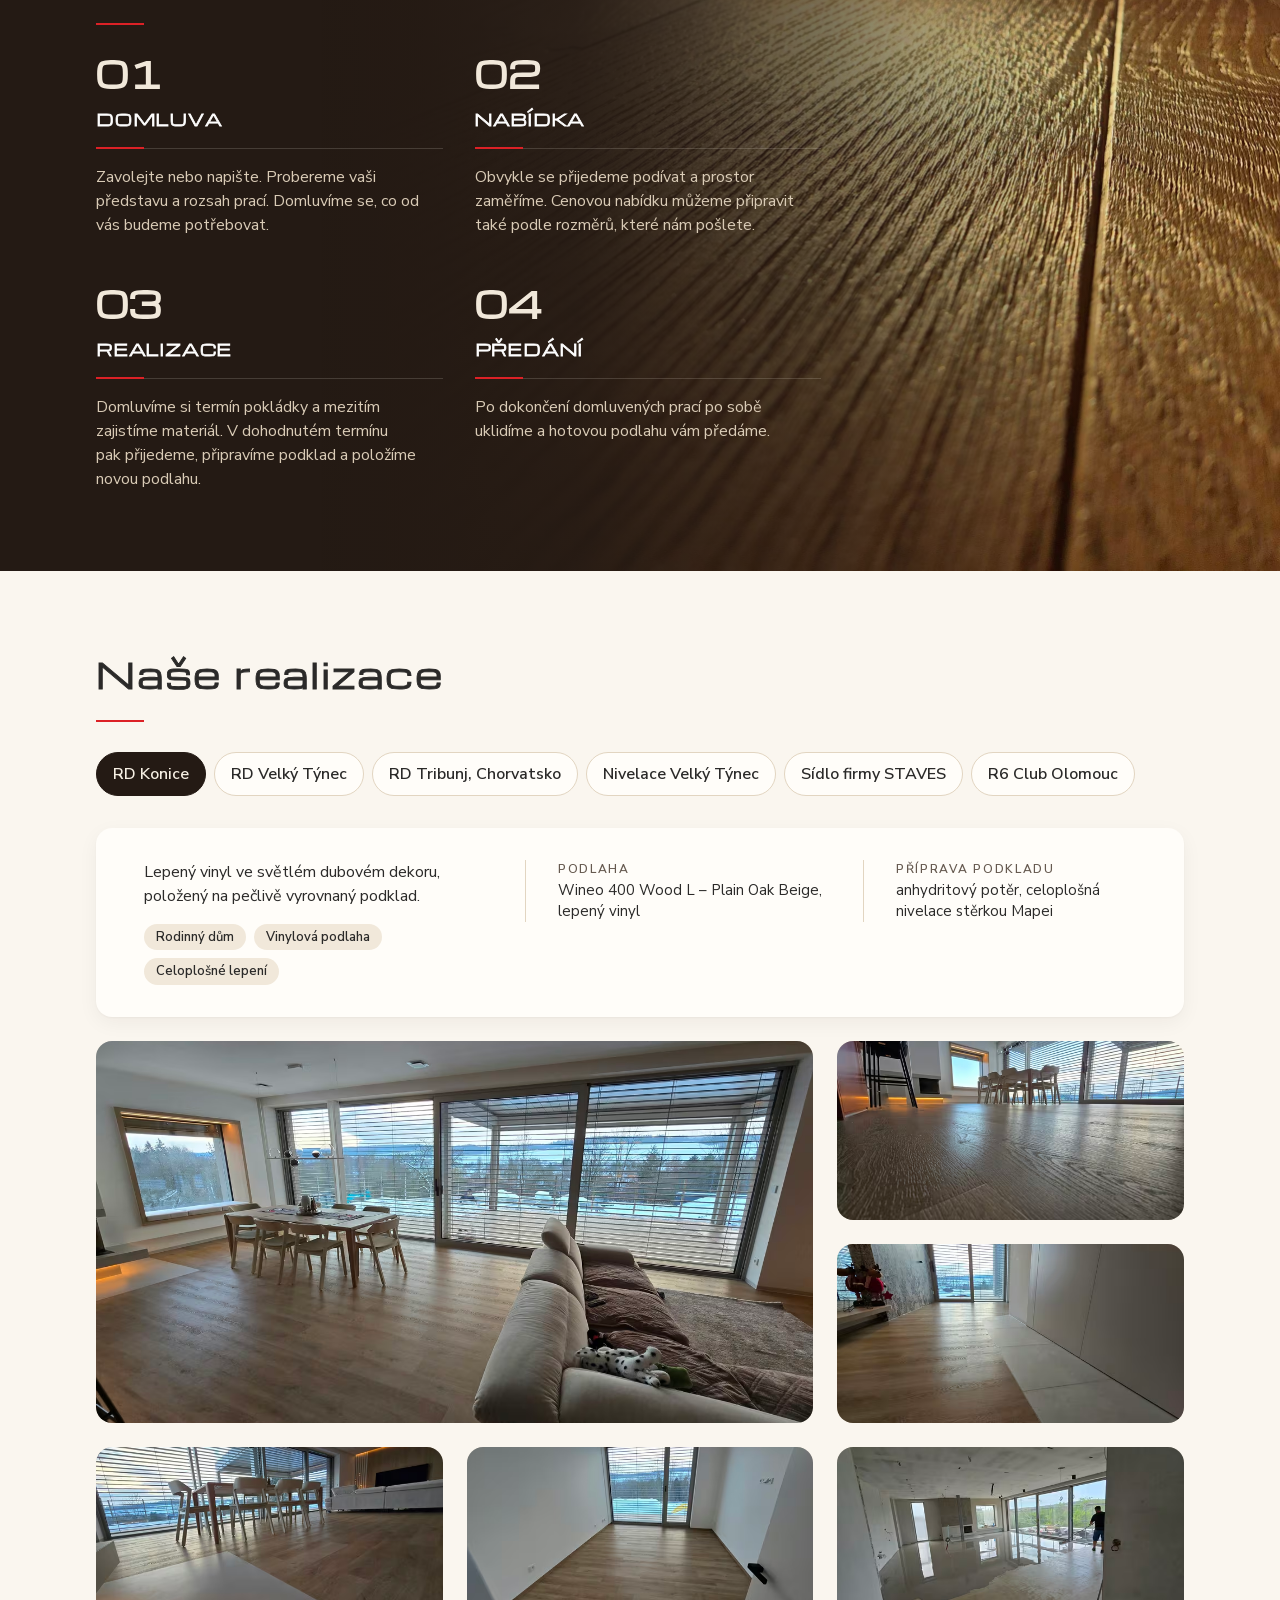
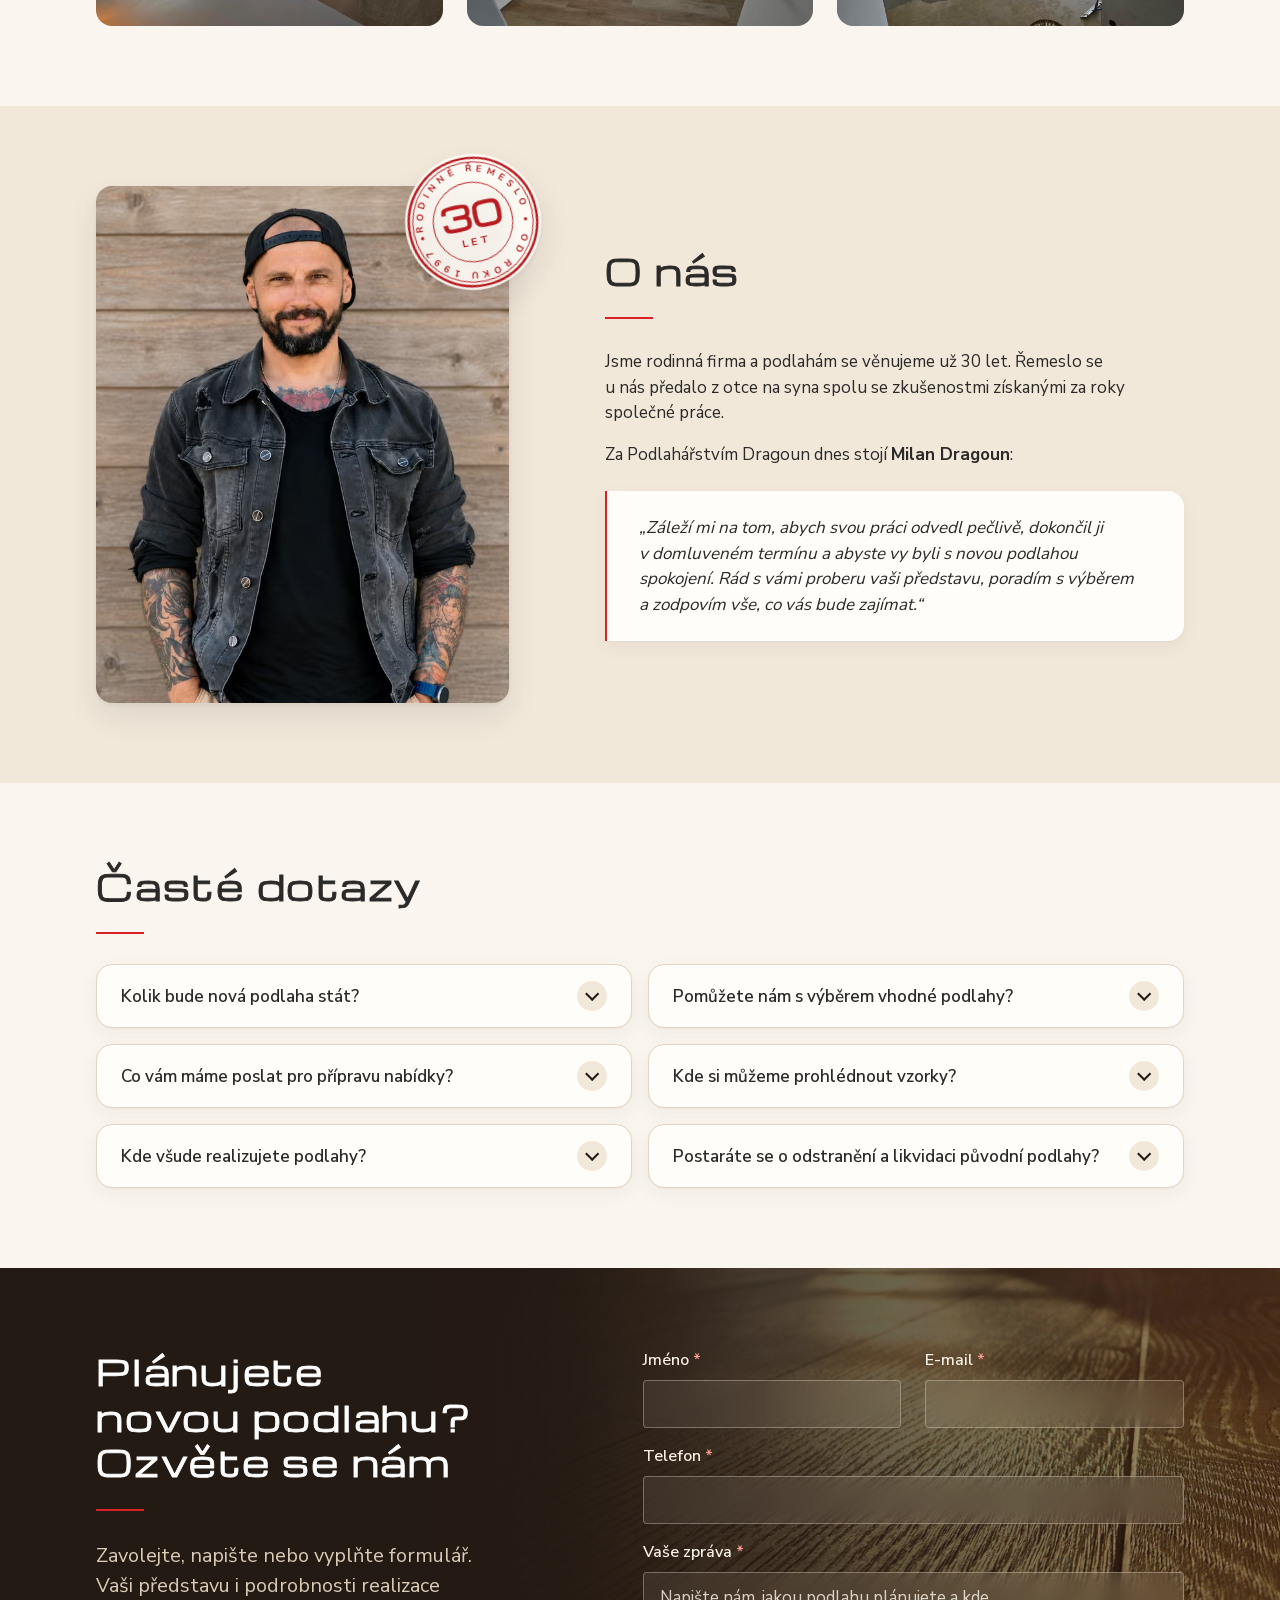
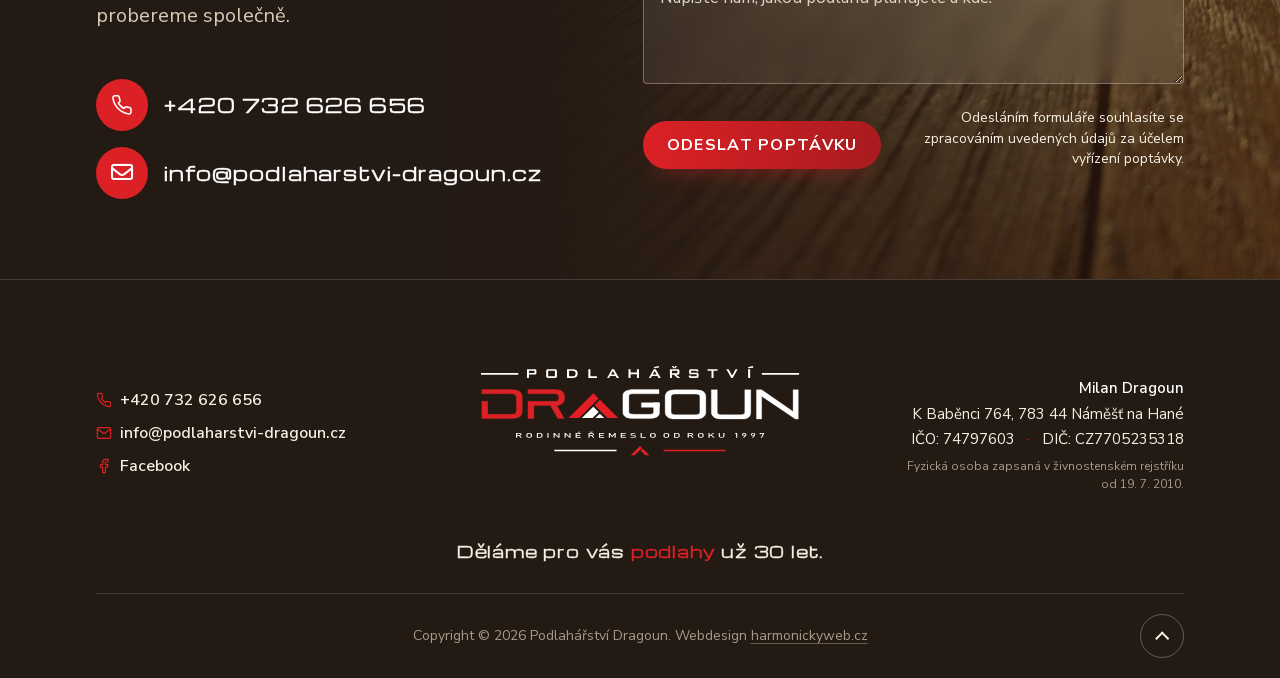
==== commit 558aa510: "Verze 0-16 Co-Authored-By: Claude Opus 5.5 <noreply@anthropic.com>" ====
--- a/index.html
+++ b/index.html
@@ -6,9 +6,9 @@
   <meta name="viewport" content="width=device-width, initial-scale=1, viewport-fit=cover">
 
   <!-- Základní SEO -->
-  <title>Podlahářství Dragoun – podlahy Olomouc a&nbsp;okolí</title>
+  <title>Podlahářství Dragoun – kvalitní podlahy Olomouc a&nbsp;okolí</title>
   <meta name="description"
-    content="Podlahářství Dragoun – rodinná firma, která se 30 let věnuje podlahám. Vinyl, laminát, dřevo, PVC i koberce včetně přípravy podkladu. Olomouc a okolí.">
+    content="Pokládka vinylových, PVC, laminátových a dřevěných podlah i koberců včetně přípravy podkladu. Rodinná firma z Olomouce s 30letou tradicí.">
   <link rel="canonical" href="https://podlaharstvi-dragoun.cz/">
   <meta name="robots" content="index, follow">
   <meta name="theme-color" content="#241a14">
@@ -18,9 +18,9 @@
   <meta property="og:locale" content="cs_CZ">
   <meta property="og:site_name" content="Podlahářství Dragoun">
   <meta property="og:url" content="https://podlaharstvi-dragoun.cz/">
-  <meta property="og:title" content="Podlahářství Dragoun – podlahy Olomouc a okolí">
+  <meta property="og:title" content="Podlahářství Dragoun – kvalitní podlahy Olomouc a okolí">
   <meta property="og:description"
-    content="Rodinná tradice s láskou k podlahám. Poradíme s výběrem, připravíme podklad a položíme novou podlahu v Olomouci a okolí.">
+    content="Pokládka vinylových, PVC, laminátových a dřevěných podlah i koberců včetně přípravy podkladu. Rodinná firma z Olomouce s 30letou tradicí.">
   <meta property="og:image" content="https://podlaharstvi-dragoun.cz/og-image.jpg">
   <meta property="og:image:width" content="2400">
   <meta property="og:image:height" content="1260">
@@ -38,8 +38,8 @@
     imagesrcset="Obrazky/web/RD%20Velky%20Tynec/20250205_083930-hero-828.avif 828w, Obrazky/web/RD%20Velky%20Tynec/20250205_083930-hero-1280.avif 1280w, Obrazky/web/RD%20Velky%20Tynec/20250205_083930-hero-1920.avif 1920w, Obrazky/web/RD%20Velky%20Tynec/20250205_083930-hero-2560.avif 2560w"
     imagesizes="100vw" fetchpriority="high">
 
-  <link rel="stylesheet" href="style.css?v=0-15">
-  <script src="script.js?v=0-15" defer></script>
+  <link rel="stylesheet" href="style.css?v=0-16">
+  <script src="script.js?v=0-16" defer></script>
 
   <!-- Strukturovaná data: LocalBusiness -->
   <script type="application/ld+json">
